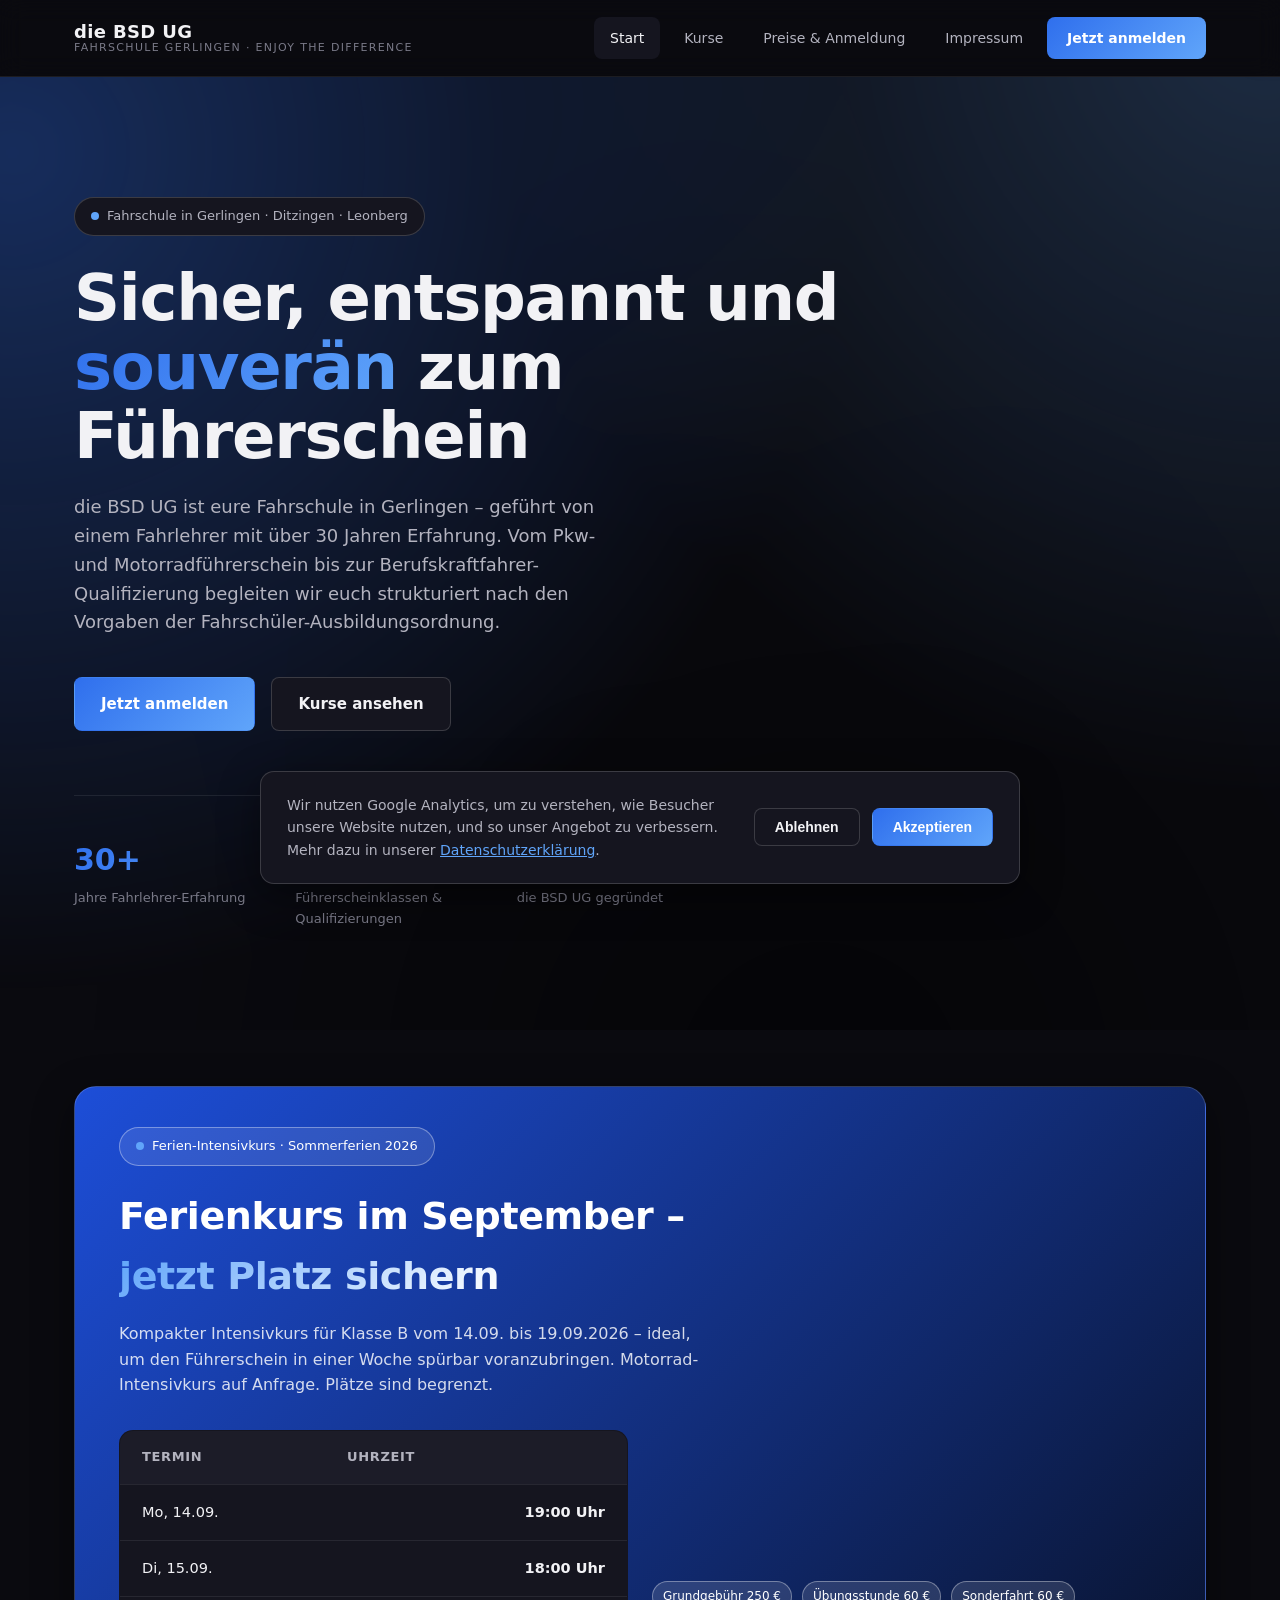
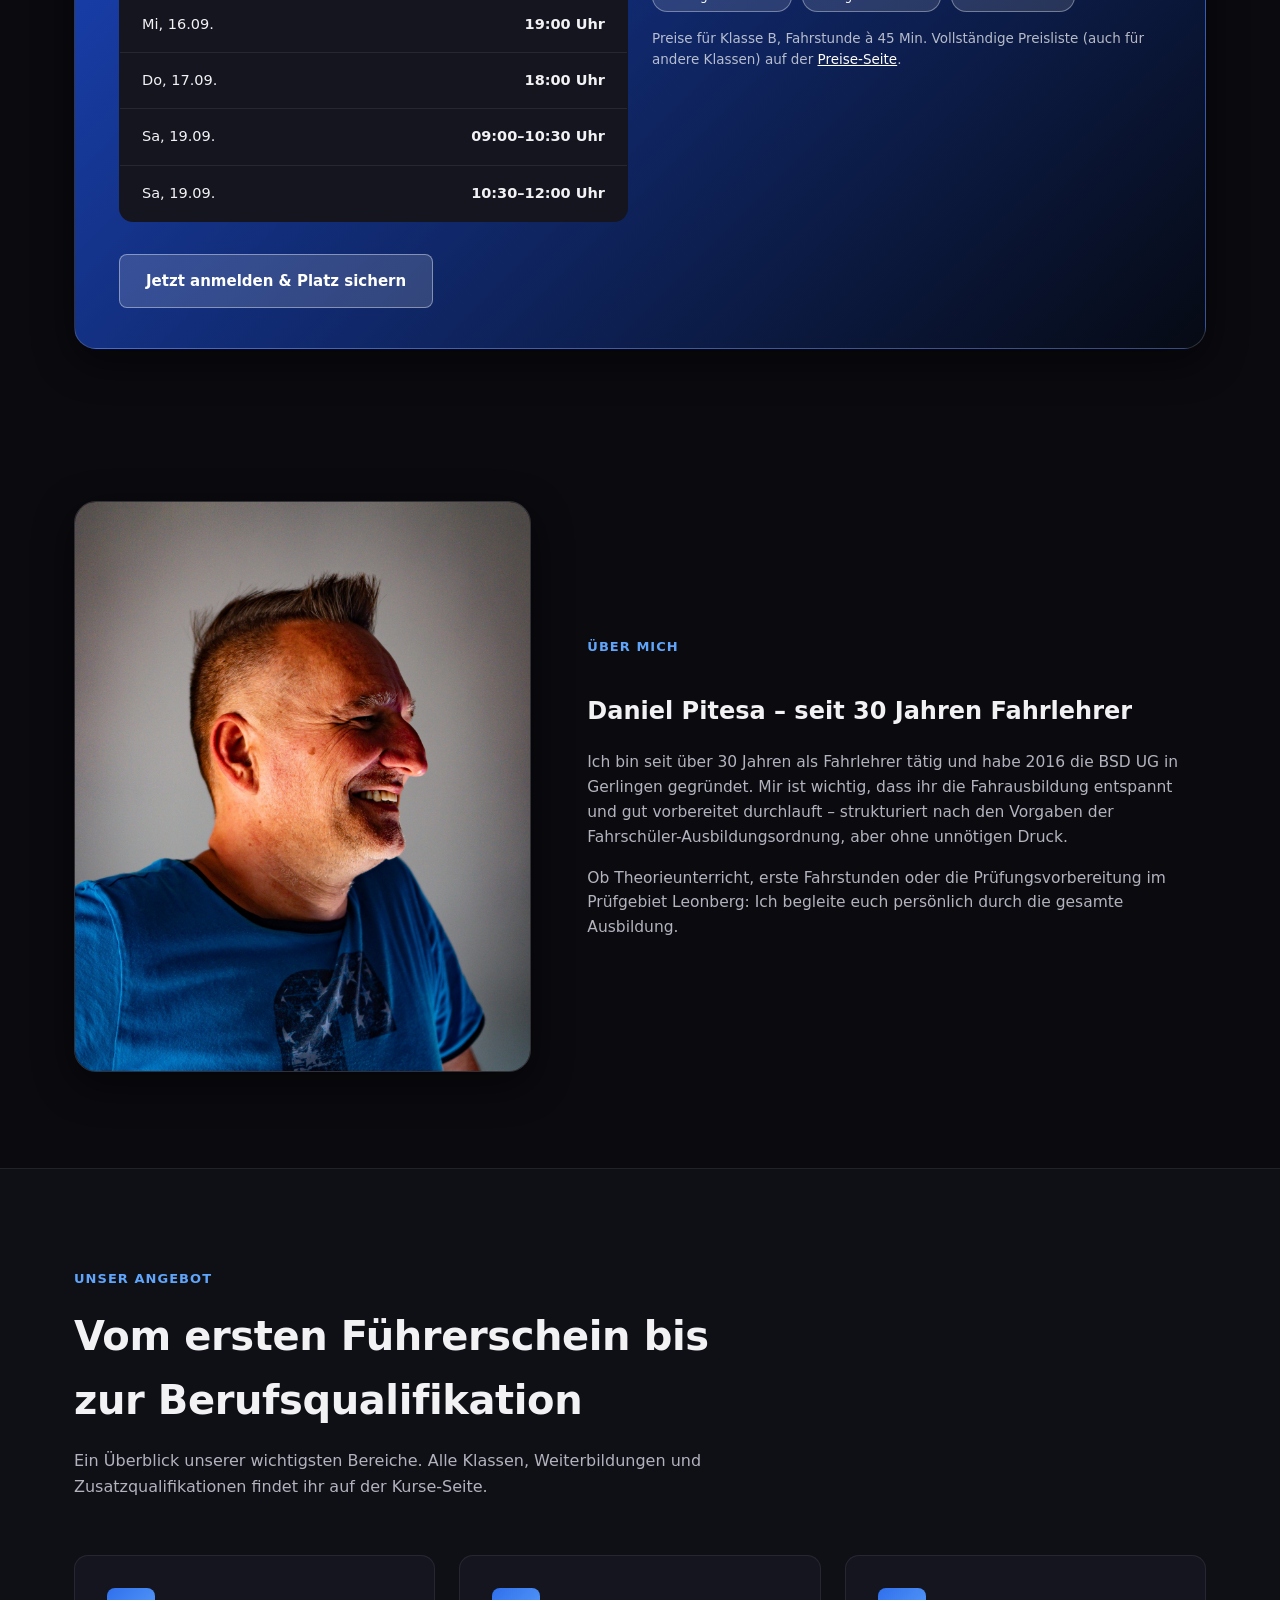
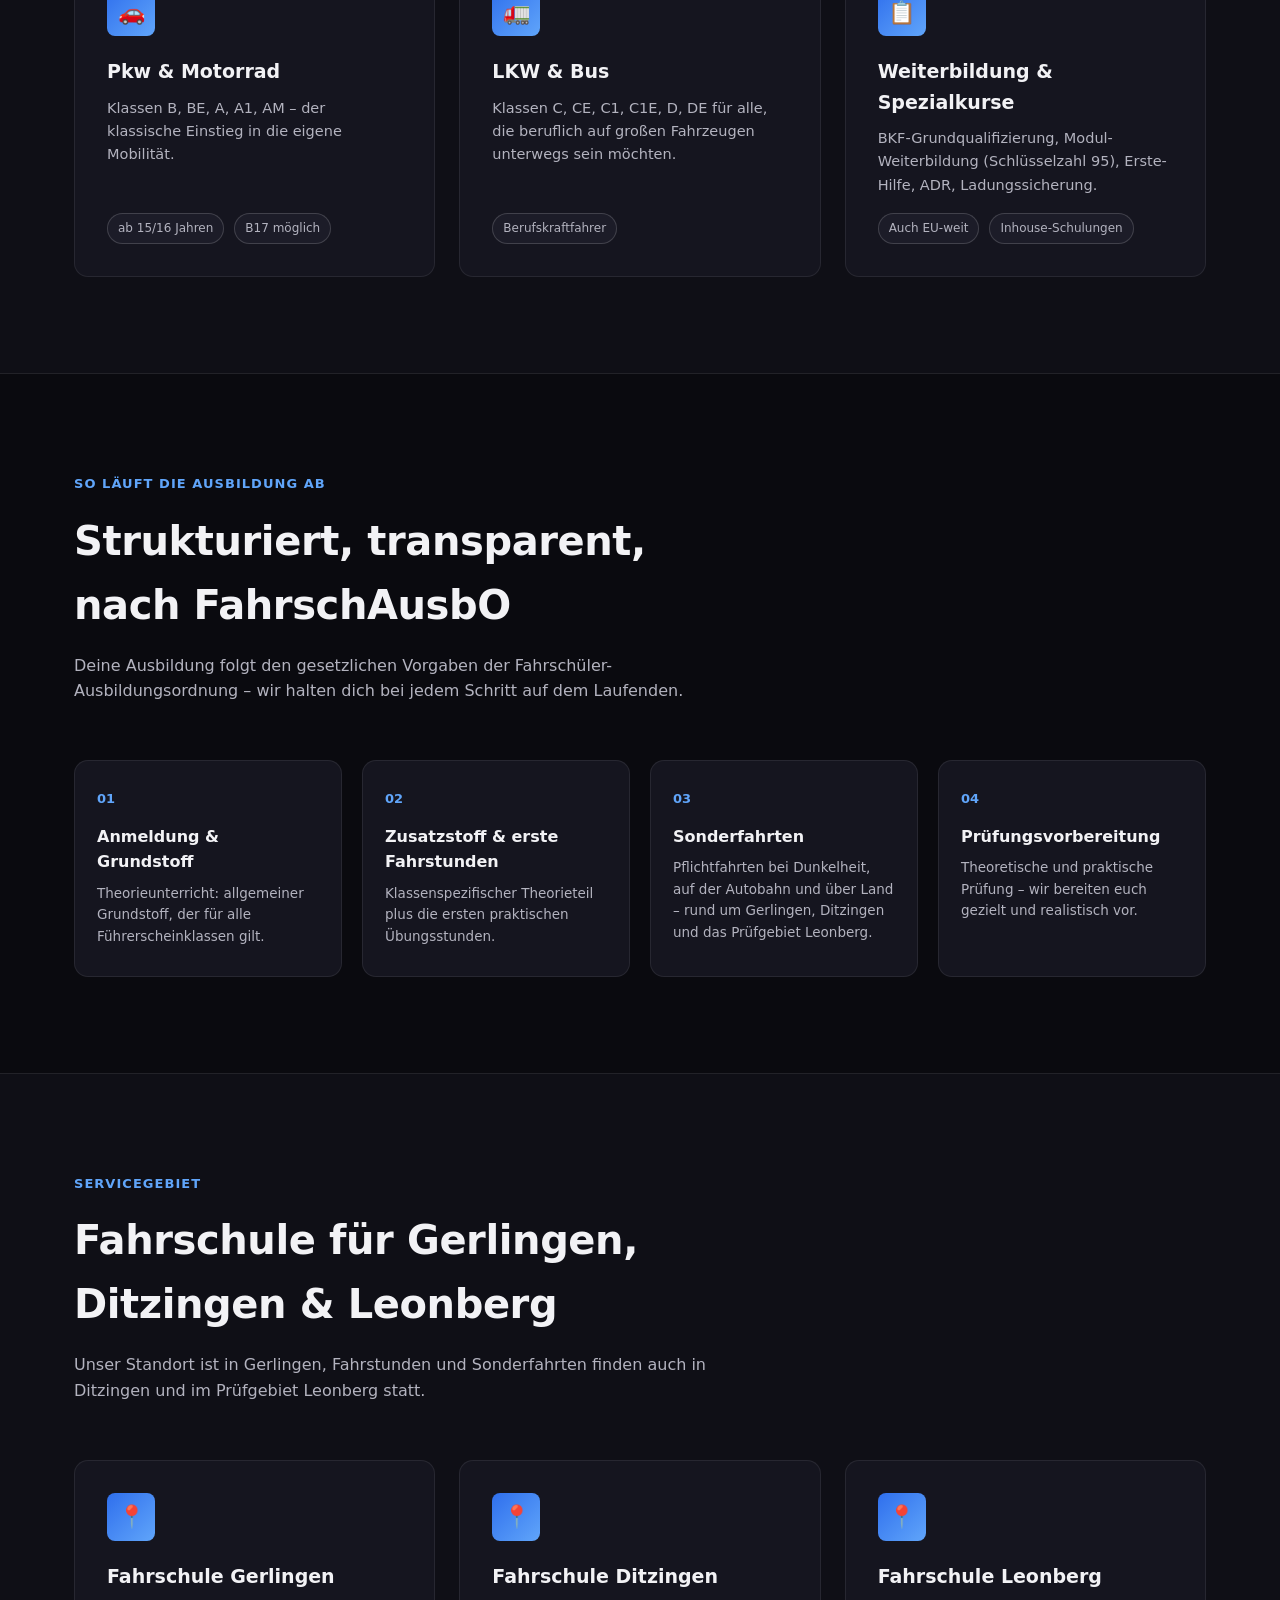
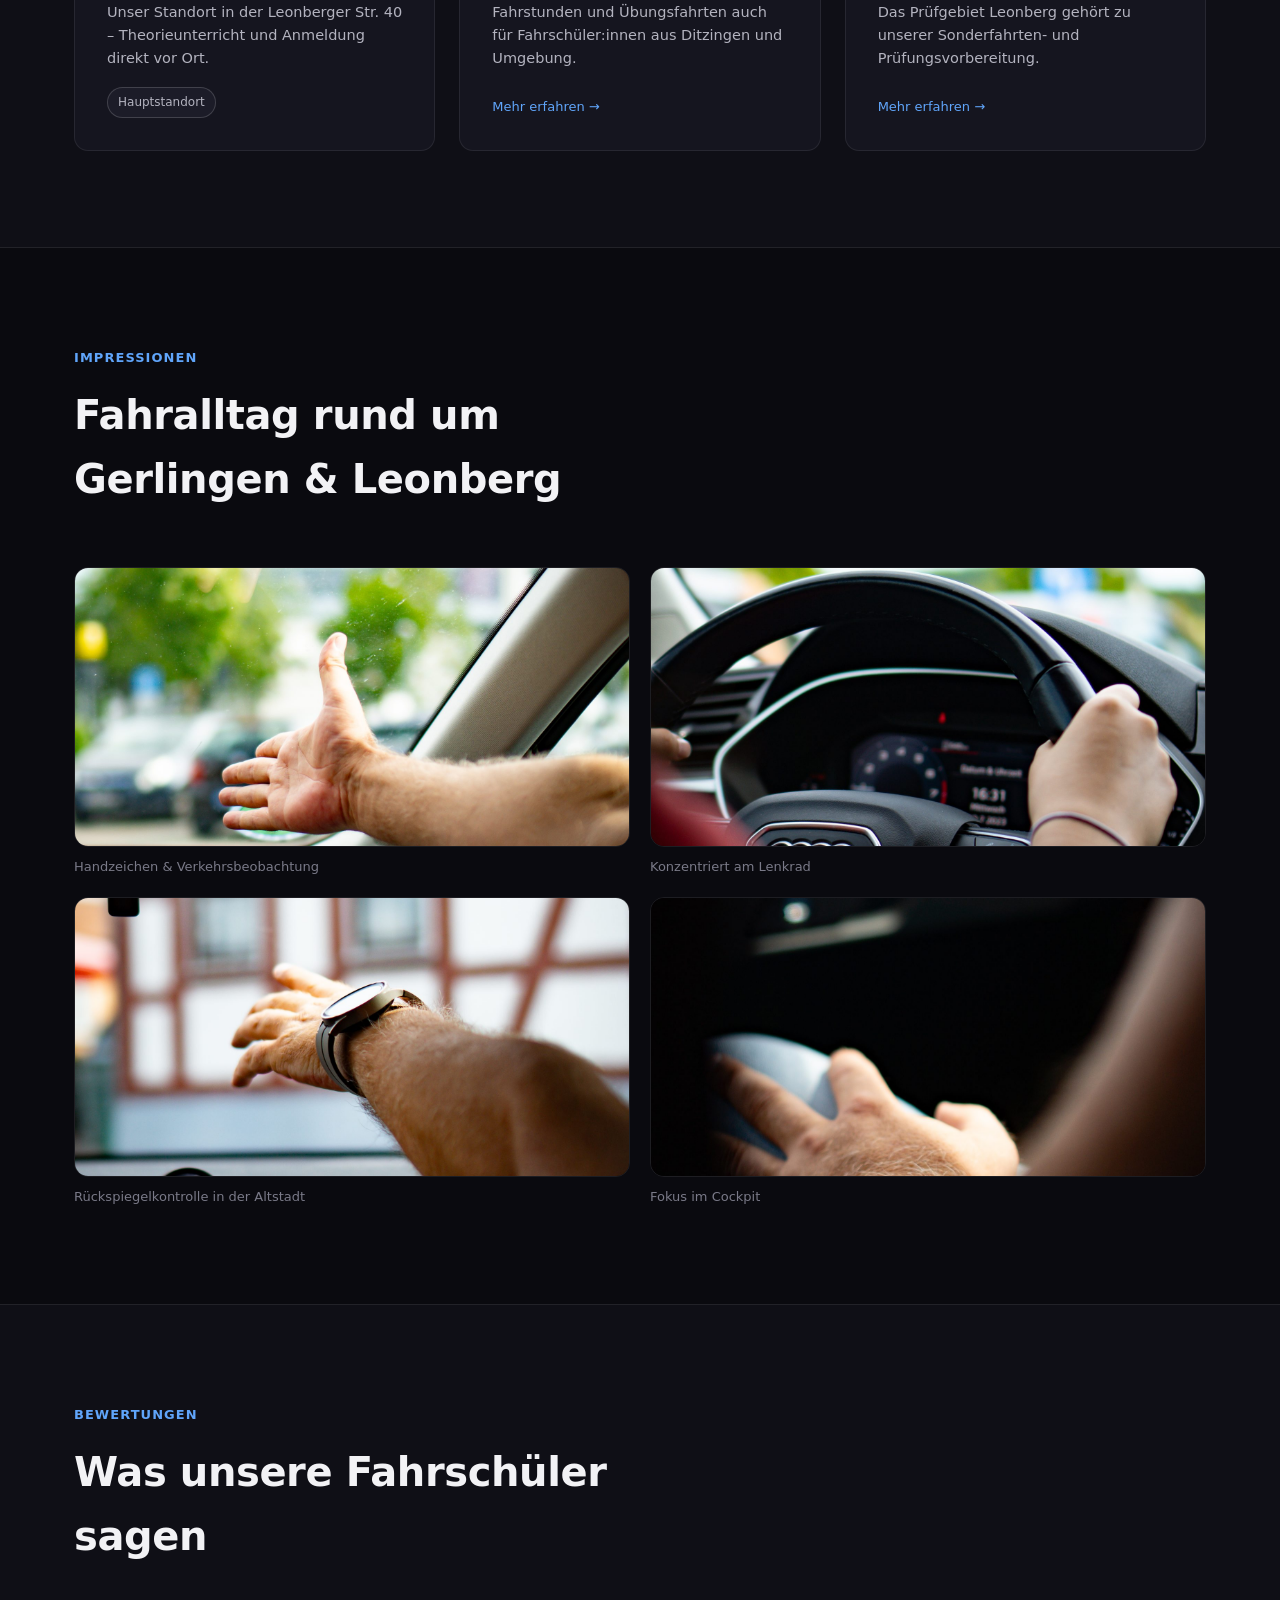
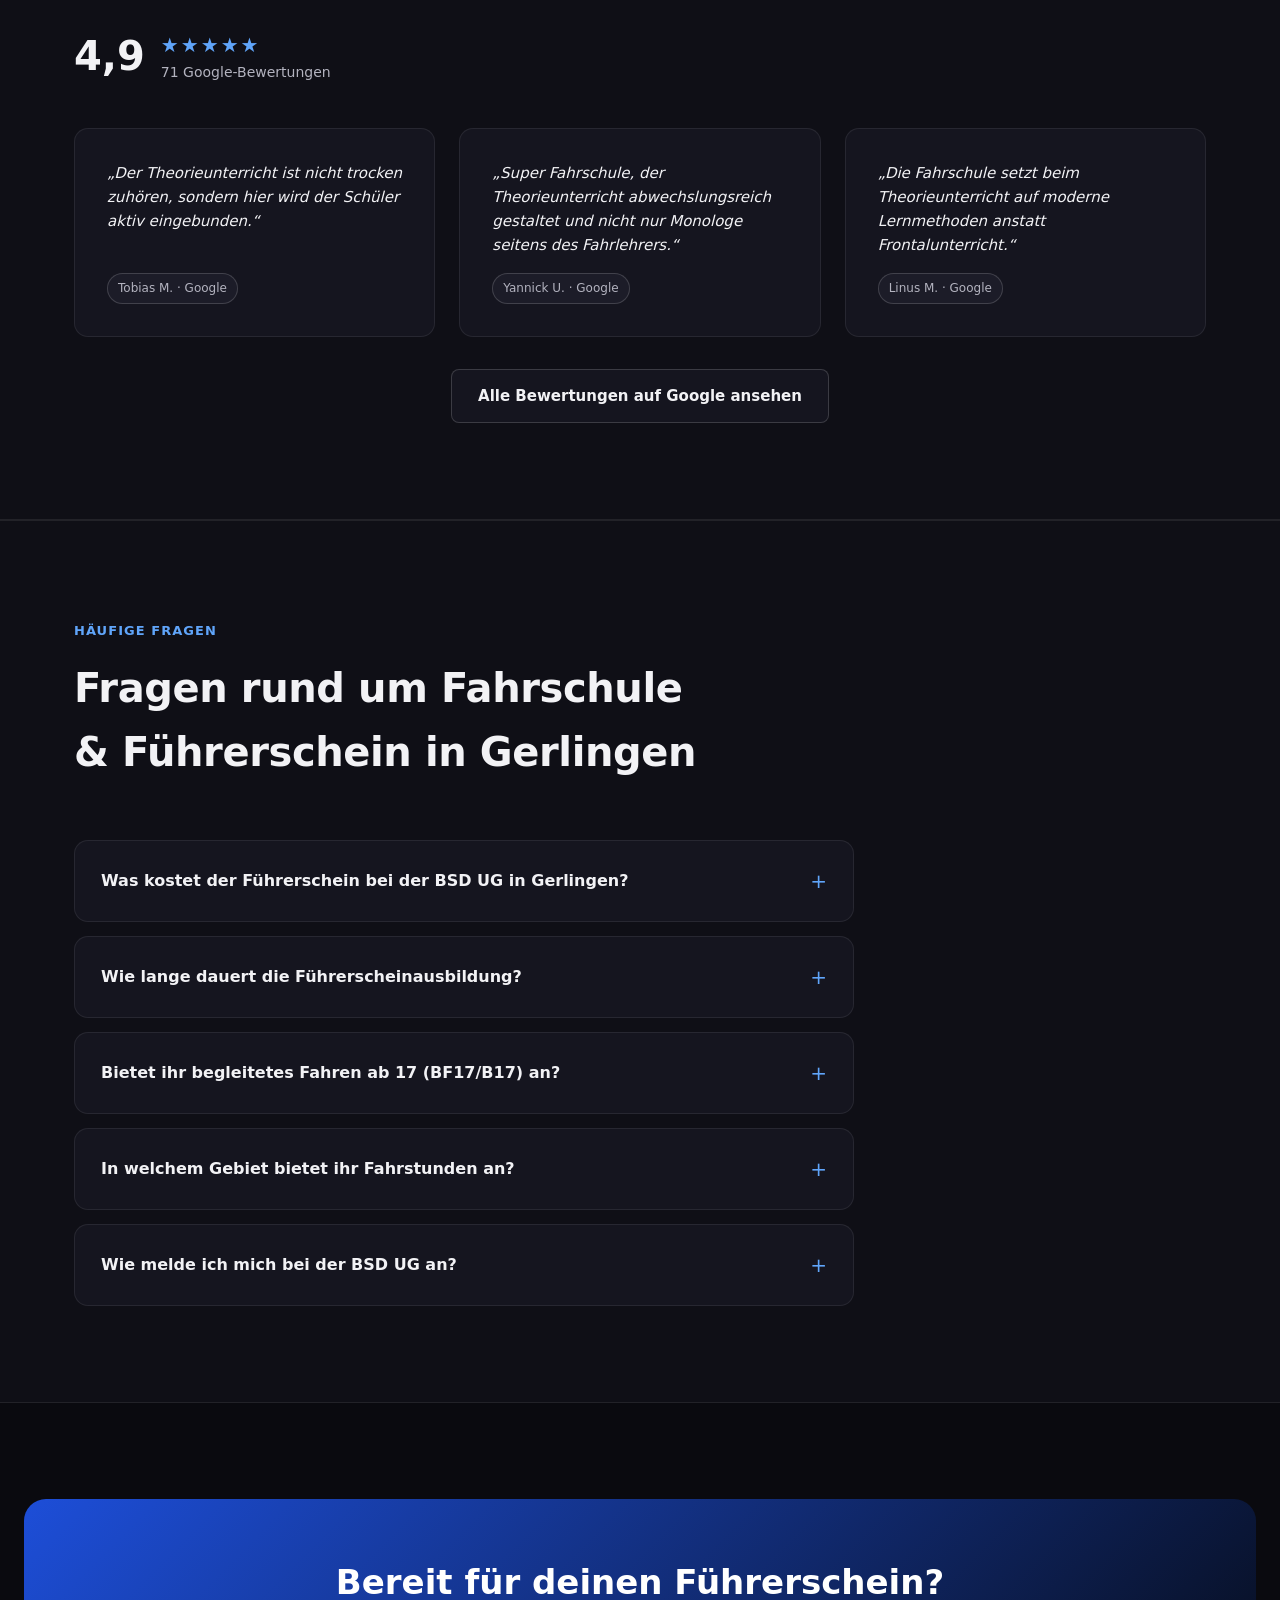
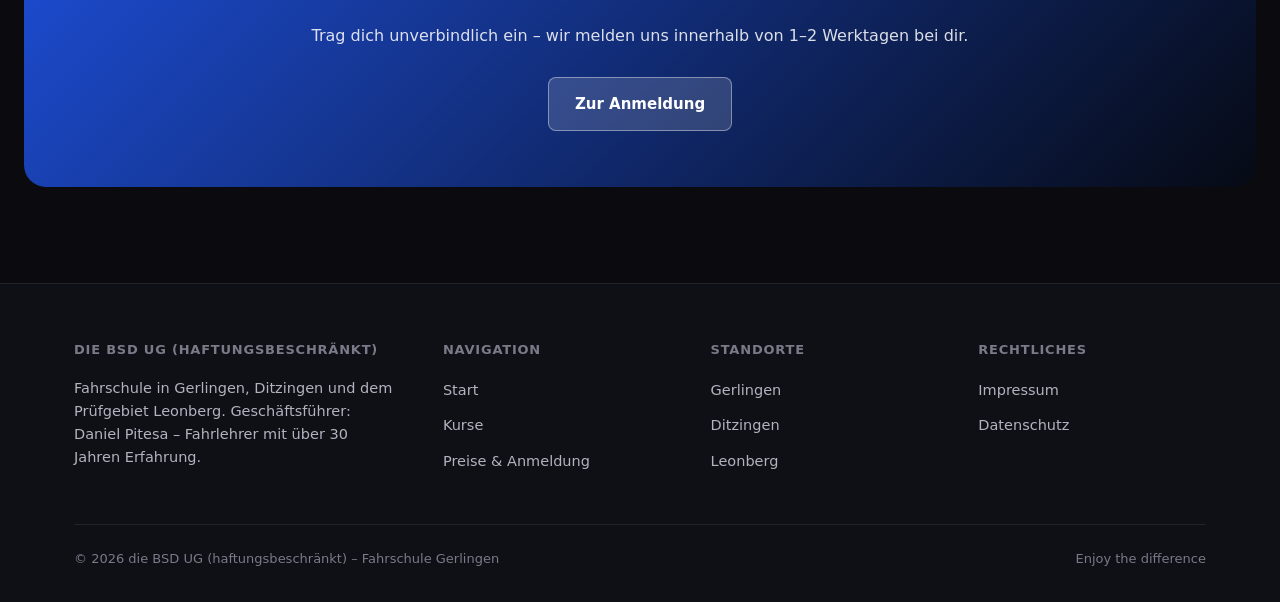
==== index.html @ 5c1ba76c "Fix: Herbstferien-Label korrigiert + Ditzingen/Leonberg in Title & Meta ergänzt" ====
<!DOCTYPE html>
<html lang="de">
<head>
<meta charset="UTF-8">
<meta name="viewport" content="width=device-width, initial-scale=1.0">
<title>die BSD UG | Fahrschule Gerlingen · Ditzingen · Leonberg – Enjoy the difference</title>
<link rel="icon" type="image/png" href="/assets/img/favicon-32.png">
<link rel="apple-touch-icon" href="/assets/img/favicon-512.png">
<meta name="description" content="Die BSD UG in Gerlingen, Ditzingen und Leonberg: Führerschein Klasse B, BE, A, A1, AM, LKW/Bus (C, CE, C1, C1E, D, DE), Berufskraftfahrer-Qualifizierung, Erste-Hilfe- und ADR-Kurse.">
<link rel="canonical" href="https://die-bsd.com/">
<meta property="og:type" content="website">
<meta property="og:site_name" content="die BSD UG">
<meta property="og:locale" content="de_DE">
<meta property="og:title" content="die BSD UG | Fahrschule Gerlingen · Ditzingen · Leonberg – Enjoy the difference">
<meta property="og:description" content="Die BSD UG in Gerlingen, Ditzingen und Leonberg: Führerschein Klasse B, BE, A, A1, AM, LKW/Bus (C, CE, C1, C1E, D, DE), Berufskraftfahrer-Qualifizierung, Erste-Hilfe- und ADR-Kurse.">
<meta property="og:url" content="https://die-bsd.com/">
<meta property="og:image" content="https://die-bsd.com/assets/img/ueber-mich-daniel.jpg">
<meta name="twitter:card" content="summary_large_image">
<meta name="twitter:title" content="die BSD UG | Fahrschule Gerlingen · Ditzingen · Leonberg">
<meta name="twitter:description" content="Führerschein Klasse B, BE, A, A1, AM sowie LKW/Bus und Berufskraftfahrer-Qualifizierung – deine Fahrschule in Gerlingen, Ditzingen und Leonberg.">
<meta name="twitter:image" content="https://die-bsd.com/assets/img/ueber-mich-daniel.jpg">
<link rel="stylesheet" href="assets/css/style.css?v=2">
<script type="application/ld+json">
{
  "@context": "https://schema.org",
  "@type": "DrivingSchool",
  "@id": "https://die-bsd.com/#business",
  "name": "die BSD UG",
  "alternateName": "die BSD UG (haftungsbeschränkt) – Fahrschule Gerlingen",
  "image": "https://die-bsd.com/assets/img/ueber-mich-daniel.jpg",
  "url": "https://die-bsd.com/",
  "telephone": "+4916090210196",
  "email": "info@die-bsd.com",
  "priceRange": "€€",
  "address": {
    "@type": "PostalAddress",
    "streetAddress": "Leonberger Str. 40",
    "addressLocality": "Gerlingen",
    "postalCode": "70839",
    "addressRegion": "Baden-Württemberg",
    "addressCountry": "DE"
  },
  "geo": {
    "@type": "GeoCoordinates",
    "latitude": 48.8018079,
    "longitude": 9.054854
  },
  "areaServed": [
    { "@type": "City", "name": "Gerlingen" },
    { "@type": "City", "name": "Ditzingen" },
    { "@type": "City", "name": "Leonberg" }
  ],
  "founder": { "@type": "Person", "name": "Daniel Pitesa" },
  "foundingDate": "2016",
  "openingHoursSpecification": [
    {
      "@type": "OpeningHoursSpecification",
      "dayOfWeek": ["Monday", "Wednesday"],
      "opens": "18:30",
      "closes": "20:30"
    }
  ],
  "sameAs": [
    "https://www.google.com/maps/place/Die+BSD+UG+haftungsbeschr%C3%A4nkt/@48.8018079,9.054854,17z/data=!3m1!4b1!4m6!3m5!1s0x4799d90cccc04907:0xf55c17fdf78e4a79!8m2!3d48.8018079!4d9.054854!16s%2Fg%2F1232pjts1"
  ]
}
</script>
</head>
<body>

<header class="site-header">
  <div class="container">
    <a href="index.html" class="logo">die BSD UG <span>Fahrschule Gerlingen · Enjoy the difference</span></a>
    <nav class="nav-links">
      <a href="index.html" class="active">Start</a>
      <a href="kurse.html">Kurse</a>
      <a href="preise-anmeldung.html">Preise &amp; Anmeldung</a>
      <a href="impressum.html">Impressum</a>
      <a href="preise-anmeldung.html#anmeldung" class="nav-cta">Jetzt anmelden</a>
    </nav>
    <button class="nav-toggle" aria-label="Menü öffnen">☰</button>
  </div>
</header>

<main>

  <section class="hero">
    <div class="container">
      <div class="hero-badge"><span class="dot"></span> Fahrschule in Gerlingen · Ditzingen · Leonberg</div>
      <h1>Sicher, entspannt und <span class="highlight">souverän</span> zum Führerschein</h1>
      <p class="lead">
        die BSD UG ist eure Fahrschule in Gerlingen – geführt von einem Fahrlehrer mit über
        30 Jahren Erfahrung. Vom Pkw- und Motorradführerschein bis zur Berufskraftfahrer-Qualifizierung
        begleiten wir euch strukturiert nach den Vorgaben der Fahrschüler-Ausbildungsordnung.
      </p>
      <div class="hero-actions">
        <a href="preise-anmeldung.html#anmeldung" class="btn btn-primary">Jetzt anmelden</a>
        <a href="kurse.html" class="btn btn-secondary">Kurse ansehen</a>
      </div>
      <div class="hero-stats">
        <div>
          <div class="stat-value">30+</div>
          <div class="stat-label">Jahre Fahrlehrer-Erfahrung</div>
        </div>
        <div>
          <div class="stat-value">10+</div>
          <div class="stat-label">Führerscheinklassen &amp; Qualifizierungen</div>
        </div>
        <div>
          <div class="stat-value">2016</div>
          <div class="stat-label">die BSD UG gegründet</div>
        </div>
      </div>
    </div>
  </section>

  <section style="padding: 56px 0;">
    <div class="container">
      <div style="background: var(--gradient-2); border-radius: var(--radius-lg); padding: 40px 44px; border: 1px solid var(--border-strong); box-shadow: var(--shadow-md);">
        <div class="hero-badge" style="background: rgba(255,255,255,0.1); border-color: rgba(255,255,255,0.35); color: #fff; margin-bottom: 20px;">
          <span class="dot"></span> Ferien-Intensivkurs · Sommerferien 2026
        </div>
        <h2 style="color: #fff; font-size: clamp(26px, 3.4vw, 38px); margin: 0 0 14px; max-width: 640px; letter-spacing: -0.01em;">
          Ferienkurs im September – <span style="background: linear-gradient(135deg, #60a5fa 0%, #ffffff 100%); -webkit-background-clip: text; background-clip: text; color: transparent;">jetzt Platz sichern</span>
        </h2>
        <p style="color: rgba(255,255,255,0.82); font-size: 16px; max-width: 580px; margin: 0 0 32px;">
          Kompakter Intensivkurs für Klasse B vom 14.09. bis 19.09.2026 – ideal, um den Führerschein
          in einer Woche spürbar voranzubringen. Motorrad-Intensivkurs auf Anfrage. Plätze sind begrenzt.
        </p>

        <div class="grid grid-2" style="margin-bottom: 32px;">
          <table class="price-table">
            <thead><tr><th>Termin</th><th>Uhrzeit</th></tr></thead>
            <tbody>
              <tr><td>Mo, 14.09.</td><td class="price">19:00 Uhr</td></tr>
              <tr><td>Di, 15.09.</td><td class="price">18:00 Uhr</td></tr>
              <tr><td>Mi, 16.09.</td><td class="price">19:00 Uhr</td></tr>
              <tr><td>Do, 17.09.</td><td class="price">18:00 Uhr</td></tr>
              <tr><td>Sa, 19.09.</td><td class="price">09:00–10:30 Uhr</td></tr>
              <tr><td>Sa, 19.09.</td><td class="price">10:30–12:00 Uhr</td></tr>
            </tbody>
          </table>
          <div style="display: flex; flex-direction: column; gap: 16px; justify-content: center;">
            <div style="display: flex; gap: 10px; flex-wrap: wrap;">
              <span class="badge" style="background: rgba(255,255,255,0.12); border-color: rgba(255,255,255,0.35); color: #fff;">Grundgebühr 250 €</span>
              <span class="badge" style="background: rgba(255,255,255,0.12); border-color: rgba(255,255,255,0.35); color: #fff;">Übungsstunde 60 €</span>
              <span class="badge" style="background: rgba(255,255,255,0.12); border-color: rgba(255,255,255,0.35); color: #fff;">Sonderfahrt 60 €</span>
            </div>
            <p style="color: rgba(255,255,255,0.7); font-size: 13.5px; margin: 0;">
              Preise für Klasse B, Fahrstunde à 45 Min. Vollständige Preisliste (auch für andere Klassen)
              auf der <a href="preise-anmeldung.html" style="color: #fff; text-decoration: underline;">Preise-Seite</a>.
            </p>
          </div>
        </div>

        <a href="preise-anmeldung.html#anmeldung" class="btn btn-secondary" style="background: rgba(255,255,255,0.15); border-color: rgba(255,255,255,0.4); color: #fff;">
          Jetzt anmelden &amp; Platz sichern
        </a>
      </div>
    </div>
  </section>

  <section>
    <div class="container">
      <div class="about-grid">
        <div class="about-photo">
          <img src="assets/img/ueber-mich-daniel.jpg" alt="Daniel Pitesa, Fahrlehrer und Geschäftsführer der BSD UG" loading="lazy">
        </div>
        <div class="about-text">
          <span class="eyebrow">Über mich</span>
          <h2>Daniel Pitesa – seit 30 Jahren Fahrlehrer</h2>
          <p>
            Ich bin seit über 30 Jahren als Fahrlehrer tätig und habe 2016 die BSD UG in Gerlingen
            gegründet. Mir ist wichtig, dass ihr die Fahrausbildung entspannt und gut vorbereitet
            durchlauft – strukturiert nach den Vorgaben der Fahrschüler-Ausbildungsordnung, aber
            ohne unnötigen Druck.
          </p>
          <p>
            Ob Theorieunterricht, erste Fahrstunden oder die Prüfungsvorbereitung im Prüfgebiet
            Leonberg: Ich begleite euch persönlich durch die gesamte Ausbildung.
          </p>
        </div>
      </div>
    </div>
  </section>

  <section class="section-alt">
    <div class="container">
      <div class="section-head">
        <span class="eyebrow">Unser Angebot</span>
        <h2>Vom ersten Führerschein bis zur Berufsqualifikation</h2>
        <p>Ein Überblick unserer wichtigsten Bereiche. Alle Klassen, Weiterbildungen und Zusatzqualifikationen findet ihr auf der Kurse-Seite.</p>
      </div>
      <div class="grid grid-3">
        <div class="card">
          <div class="card-icon">🚗</div>
          <h3>Pkw &amp; Motorrad</h3>
          <p>Klassen B, BE, A, A1, AM – der klassische Einstieg in die eigene Mobilität.</p>
          <div class="card-meta"><span class="badge">ab 15/16 Jahren</span><span class="badge">B17 möglich</span></div>
        </div>
        <div class="card">
          <div class="card-icon">🚛</div>
          <h3>LKW &amp; Bus</h3>
          <p>Klassen C, CE, C1, C1E, D, DE für alle, die beruflich auf großen Fahrzeugen unterwegs sein möchten.</p>
          <div class="card-meta"><span class="badge">Berufskraftfahrer</span></div>
        </div>
        <div class="card">
          <div class="card-icon">📋</div>
          <h3>Weiterbildung &amp; Spezialkurse</h3>
          <p>BKF-Grundqualifizierung, Modul-Weiterbildung (Schlüsselzahl 95), Erste-Hilfe, ADR, Ladungssicherung.</p>
          <div class="card-meta"><span class="badge">Auch EU-weit</span><span class="badge">Inhouse-Schulungen</span></div>
        </div>
      </div>
    </div>
  </section>

  <section>
    <div class="container">
      <div class="section-head">
        <span class="eyebrow">So läuft die Ausbildung ab</span>
        <h2>Strukturiert, transparent, nach FahrschAusbO</h2>
        <p>Deine Ausbildung folgt den gesetzlichen Vorgaben der Fahrschüler-Ausbildungsordnung – wir halten dich bei jedem Schritt auf dem Laufenden.</p>
      </div>
      <div class="timeline">
        <div class="timeline-step">
          <h4>Anmeldung &amp; Grundstoff</h4>
          <p>Theorieunterricht: allgemeiner Grundstoff, der für alle Führerscheinklassen gilt.</p>
        </div>
        <div class="timeline-step">
          <h4>Zusatzstoff &amp; erste Fahrstunden</h4>
          <p>Klassenspezifischer Theorieteil plus die ersten praktischen Übungsstunden.</p>
        </div>
        <div class="timeline-step">
          <h4>Sonderfahrten</h4>
          <p>Pflichtfahrten bei Dunkelheit, auf der Autobahn und über Land – rund um Gerlingen, Ditzingen und das Prüfgebiet Leonberg.</p>
        </div>
        <div class="timeline-step">
          <h4>Prüfungsvorbereitung</h4>
          <p>Theoretische und praktische Prüfung – wir bereiten euch gezielt und realistisch vor.</p>
        </div>
      </div>
    </div>
  </section>

  <section class="section-alt">
    <div class="container">
      <div class="section-head">
        <span class="eyebrow">Servicegebiet</span>
        <h2>Fahrschule für Gerlingen, Ditzingen &amp; Leonberg</h2>
        <p>Unser Standort ist in Gerlingen, Fahrstunden und Sonderfahrten finden auch in Ditzingen und im Prüfgebiet Leonberg statt.</p>
      </div>
      <div class="grid grid-3">
        <div class="card">
          <div class="card-icon">📍</div>
          <h3>Fahrschule Gerlingen</h3>
          <p>Unser Standort in der Leonberger Str. 40 – Theorieunterricht und Anmeldung direkt vor Ort.</p>
          <div class="card-meta"><span class="badge">Hauptstandort</span></div>
        </div>
        <div class="card">
          <div class="card-icon">📍</div>
          <h3>Fahrschule Ditzingen</h3>
          <p>Fahrstunden und Übungsfahrten auch für Fahrschüler:innen aus Ditzingen und Umgebung.</p>
          <div class="card-meta"><a href="fahrschule-ditzingen.html" style="color: var(--accent-2); font-size: 13px;">Mehr erfahren →</a></div>
        </div>
        <div class="card">
          <div class="card-icon">📍</div>
          <h3>Fahrschule Leonberg</h3>
          <p>Das Prüfgebiet Leonberg gehört zu unserer Sonderfahrten- und Prüfungsvorbereitung.</p>
          <div class="card-meta"><a href="fahrschule-leonberg.html" style="color: var(--accent-2); font-size: 13px;">Mehr erfahren →</a></div>
        </div>
      </div>
    </div>
  </section>

  <section>
    <div class="container">
      <div class="section-head">
        <span class="eyebrow">Impressionen</span>
        <h2>Fahralltag rund um Gerlingen &amp; Leonberg</h2>
      </div>
      <div class="gallery-grid">
        <figure>
          <img src="assets/img/fahralltag-handzeichen.jpg" alt="Handzeichen beim Abbiegen im Straßenverkehr" loading="lazy">
          <figcaption>Handzeichen &amp; Verkehrsbeobachtung</figcaption>
        </figure>
        <figure>
          <img src="assets/img/fahralltag-lenkrad.jpg" alt="Hand am Lenkrad während einer Fahrstunde" loading="lazy">
          <figcaption>Konzentriert am Lenkrad</figcaption>
        </figure>
        <figure>
          <img src="assets/img/fahralltag-rueckspiegel.jpg" alt="Blick über den Rückspiegel in einer Gerlinger Altstadtgasse" loading="lazy">
          <figcaption>Rückspiegelkontrolle in der Altstadt</figcaption>
        </figure>
        <figure>
          <img src="assets/img/fahralltag-konsole.jpg" alt="Blick ins Cockpit während der Fahrstunde" loading="lazy">
          <figcaption>Fokus im Cockpit</figcaption>
        </figure>
      </div>
    </div>
  </section>

  <section class="section-alt">
    <div class="container">
      <div class="section-head">
        <span class="eyebrow">Bewertungen</span>
        <h2>Was unsere Fahrschüler sagen</h2>
      </div>

      <div style="display: flex; align-items: center; gap: 16px; margin-bottom: 40px; flex-wrap: wrap;">
        <span style="font-size: 40px; font-weight: 700;">4,9</span>
        <div>
          <div style="color: var(--accent-2); font-size: 20px; letter-spacing: 2px;">★★★★★</div>
          <div style="color: var(--text-secondary); font-size: 14px;">71 Google-Bewertungen</div>
        </div>
      </div>

      <div class="grid grid-3">
        <div class="card">
          <p style="color: var(--text); font-size: 15px; font-style: italic;">
            „Der Theorieunterricht ist nicht trocken zuhören, sondern hier wird der Schüler aktiv eingebunden.“
          </p>
          <div class="card-meta"><span class="badge">Tobias M. · Google</span></div>
        </div>
        <div class="card">
          <p style="color: var(--text); font-size: 15px; font-style: italic;">
            „Super Fahrschule, der Theorieunterricht abwechslungsreich gestaltet und nicht nur Monologe seitens des Fahrlehrers.“
          </p>
          <div class="card-meta"><span class="badge">Yannick U. · Google</span></div>
        </div>
        <div class="card">
          <p style="color: var(--text); font-size: 15px; font-style: italic;">
            „Die Fahrschule setzt beim Theorieunterricht auf moderne Lernmethoden anstatt Frontalunterricht.“
          </p>
          <div class="card-meta"><span class="badge">Linus M. · Google</span></div>
        </div>
      </div>

      <div style="text-align: center; margin-top: 32px;">
        <a href="https://www.google.com/maps/place/Die+BSD+UG+haftungsbeschr%C3%A4nkt/@48.8018079,9.054854,17z/data=!3m1!4b1!4m6!3m5!1s0x4799d90cccc04907:0xf55c17fdf78e4a79!8m2!3d48.8018079!4d9.054854!16s%2Fg%2F1232pjts1" target="_blank" rel="noopener" class="btn btn-secondary">
          Alle Bewertungen auf Google ansehen
        </a>
      </div>
    </div>
  </section>

  <section class="section-alt">
    <div class="container">
      <div class="section-head">
        <span class="eyebrow">Häufige Fragen</span>
        <h2>Fragen rund um Fahrschule &amp; Führerschein in Gerlingen</h2>
      </div>
      <div class="faq-list">
        <details class="faq-item">
          <summary>Was kostet der Führerschein bei der BSD UG in Gerlingen?</summary>
          <p>Die Kosten hängen von der gewählten Führerscheinklasse und der Anzahl benötigter Übungsstunden ab. Unsere aktuelle Preisliste für Klasse B, A, B196 und BE findest du auf der <a href="preise-anmeldung.html" style="color: var(--accent-2);">Preise-Seite</a>.</p>
        </details>
        <details class="faq-item">
          <summary>Wie lange dauert die Führerscheinausbildung?</summary>
          <p>Das hängt vom individuellen Lernfortschritt ab. Nach Grund- und Zusatzstoff im Theorieunterricht sowie den vorgeschriebenen Sonderfahrten (Autobahn, Überland, Nacht) meldest du dich zur theoretischen und praktischen Prüfung an – bei regelmäßigem Unterricht sind einige Monate realistisch.</p>
        </details>
        <details class="faq-item">
          <summary>Bietet ihr begleitetes Fahren ab 17 (BF17/B17) an?</summary>
          <p>Ja, die Ausbildung für Klasse B ist auch als begleitetes Fahren ab 17 möglich – du kannst so bereits vor dem 18. Geburtstag mit einer Begleitperson Fahrpraxis sammeln.</p>
        </details>
        <details class="faq-item">
          <summary>In welchem Gebiet bietet ihr Fahrstunden an?</summary>
          <p>Unser Standort ist in Gerlingen, Fahrstunden und Sonderfahrten finden auch in Ditzingen und im Prüfgebiet Leonberg statt. Mehr dazu auf unseren Seiten für <a href="fahrschule-ditzingen.html" style="color: var(--accent-2);">Ditzingen</a> und <a href="fahrschule-leonberg.html" style="color: var(--accent-2);">Leonberg</a>.</p>
        </details>
        <details class="faq-item">
          <summary>Wie melde ich mich bei der BSD UG an?</summary>
          <p>Ganz einfach über unser <a href="preise-anmeldung.html#anmeldung" style="color: var(--accent-2);">Anmeldeformular</a>. Wir melden uns danach innerhalb von 1–2 Werktagen bei dir, um alle Details zu besprechen.</p>
        </details>
      </div>
    </div>
  </section>

  <section>
    <div class="cta-band">
      <h2>Bereit für deinen Führerschein?</h2>
      <p>Trag dich unverbindlich ein – wir melden uns innerhalb von 1–2 Werktagen bei dir.</p>
      <a href="preise-anmeldung.html#anmeldung" class="btn btn-secondary">Zur Anmeldung</a>
    </div>
  </section>

</main>

<footer class="site-footer">
  <div class="container">
    <div class="footer-grid">
      <div>
        <h5>die BSD UG (haftungsbeschränkt)</h5>
        <p style="color: var(--text-secondary); font-size: 14.5px; max-width: 320px;">
          Fahrschule in Gerlingen, Ditzingen und dem Prüfgebiet Leonberg.
          Geschäftsführer: Daniel Pitesa – Fahrlehrer mit über 30 Jahren Erfahrung.
        </p>
      </div>
      <div>
        <h5>Navigation</h5>
        <ul>
          <li><a href="index.html">Start</a></li>
          <li><a href="kurse.html">Kurse</a></li>
          <li><a href="preise-anmeldung.html">Preise &amp; Anmeldung</a></li>
        </ul>
      </div>
      <div>
        <h5>Standorte</h5>
        <ul>
          <li><a href="index.html">Gerlingen</a></li>
          <li><a href="fahrschule-ditzingen.html">Ditzingen</a></li>
          <li><a href="fahrschule-leonberg.html">Leonberg</a></li>
        </ul>
      </div>
      <div>
        <h5>Rechtliches</h5>
        <ul>
          <li><a href="impressum.html">Impressum</a></li>
          <li><a href="datenschutz.html">Datenschutz</a></li>
        </ul>
      </div>
    </div>
    <div class="footer-bottom">
      <span>© 2026 die BSD UG (haftungsbeschränkt) – Fahrschule Gerlingen</span>
      <span>Enjoy the difference</span>
    </div>
  </div>
</footer>

<script type="application/ld+json">
{
  "@context": "https://schema.org",
  "@type": "FAQPage",
  "mainEntity": [
    {
      "@type": "Question",
      "name": "Was kostet der Führerschein bei der BSD UG in Gerlingen?",
      "acceptedAnswer": {
        "@type": "Answer",
        "text": "Die Kosten hängen von der gewählten Führerscheinklasse und der Anzahl benötigter Übungsstunden ab. Die aktuelle Preisliste für Klasse B, A, B196 und BE ist auf der Preise-Seite von die-bsd.com einsehbar."
      }
    },
    {
      "@type": "Question",
      "name": "Wie lange dauert die Führerscheinausbildung?",
      "acceptedAnswer": {
        "@type": "Answer",
        "text": "Nach Grund- und Zusatzstoff im Theorieunterricht sowie den vorgeschriebenen Sonderfahrten meldet man sich zur theoretischen und praktischen Prüfung an. Bei regelmäßigem Unterricht sind einige Monate realistisch."
      }
    },
    {
      "@type": "Question",
      "name": "Bietet die BSD UG begleitetes Fahren ab 17 (BF17/B17) an?",
      "acceptedAnswer": {
        "@type": "Answer",
        "text": "Ja, die Ausbildung für Klasse B ist auch als begleitetes Fahren ab 17 möglich."
      }
    },
    {
      "@type": "Question",
      "name": "In welchem Gebiet bietet die BSD UG Fahrstunden an?",
      "acceptedAnswer": {
        "@type": "Answer",
        "text": "Der Standort ist in Gerlingen, Fahrstunden und Sonderfahrten finden auch in Ditzingen und im Prüfgebiet Leonberg statt."
      }
    },
    {
      "@type": "Question",
      "name": "Wie meldet man sich bei der BSD UG an?",
      "acceptedAnswer": {
        "@type": "Answer",
        "text": "Über das Anmeldeformular auf die-bsd.com/preise-anmeldung.html. Die Fahrschule meldet sich danach innerhalb von 1–2 Werktagen zurück."
      }
    }
  ]
}
</script>
<script src="assets/js/consent.js"></script>
<script src="assets/js/main.js"></script>
</body>
</html>
---- assets/css/style.css ----
/* ==========================================================================
   Fahrschule BSD - Cinema/Dark Style
   ========================================================================== */

:root {
  --bg: #0a0a0f;
  --bg-alt: #0f0f16;
  --panel: #15151f;
  --panel-2: #1c1c28;
  --border: rgba(255, 255, 255, 0.08);
  --border-strong: rgba(255, 255, 255, 0.16);
  --text: #f2f2f5;
  --text-secondary: #b3b3bf;
  --text-muted: #7a7a88;
  --accent-1: #2f6fed;
  --accent-2: #60a5fa;
  --accent-3: #ff6b6b;
  --gradient-1: linear-gradient(135deg, #2f6fed 0%, #60a5fa 100%);
  --gradient-2: linear-gradient(135deg, #1d4ed8 0%, #060a14 100%);
  --radius-sm: 8px;
  --radius-md: 14px;
  --radius-lg: 22px;
  --shadow-md: 0 12px 40px rgba(0, 0, 0, 0.45);
  --max-width: 1180px;
  --font-sans: "Inter", "Segoe UI", system-ui, -apple-system, sans-serif;
}

* { box-sizing: border-box; }
html { scroll-behavior: smooth; }

body {
  margin: 0;
  background: var(--bg);
  color: var(--text);
  font-family: var(--font-sans);
  line-height: 1.6;
  -webkit-font-smoothing: antialiased;
}

img { max-width: 100%; display: block; }
a { color: inherit; text-decoration: none; }

.container {
  max-width: var(--max-width);
  margin: 0 auto;
  padding: 0 24px;
}

/* ---------------- Header ---------------- */

.site-header {
  position: sticky;
  top: 0;
  z-index: 100;
  background: rgba(10, 10, 15, 0.8);
  backdrop-filter: blur(12px);
  border-bottom: 1px solid var(--border);
}

.site-header .container {
  display: flex;
  align-items: center;
  justify-content: space-between;
  height: 76px;
}

.logo {
  display: flex;
  flex-direction: column;
  line-height: 1.1;
  font-weight: 700;
  font-size: 18px;
  letter-spacing: 0.02em;
}

.logo span {
  font-weight: 400;
  font-size: 11px;
  color: var(--text-muted);
  text-transform: uppercase;
  letter-spacing: 0.12em;
}

.nav-links { display: flex; gap: 8px; align-items: center; }

.nav-links a {
  padding: 10px 16px;
  border-radius: var(--radius-sm);
  font-size: 14px;
  color: var(--text-secondary);
  transition: color 0.2s ease, background 0.2s ease;
}

.nav-links a:hover, .nav-links a.active {
  color: var(--text);
  background: var(--panel);
}

.nav-cta {
  background: var(--gradient-1);
  color: #fff !important;
  font-weight: 600;
  padding: 10px 20px !important;
}

.nav-cta:hover { opacity: 0.92; background: var(--gradient-1) !important; }

.nav-toggle {
  display: none;
  background: none;
  border: 1px solid var(--border-strong);
  border-radius: var(--radius-sm);
  color: var(--text);
  width: 40px;
  height: 40px;
  font-size: 18px;
  cursor: pointer;
}

/* ---------------- Hero ---------------- */

.hero { position: relative; overflow: hidden; padding: 120px 0 100px; isolation: isolate; }

.hero::before {
  content: "";
  position: absolute;
  inset: -20%;
  z-index: -1;
  background:
    radial-gradient(circle at 15% 20%, rgba(47, 111, 237, 0.35), transparent 45%),
    radial-gradient(circle at 85% 10%, rgba(96, 165, 250, 0.22), transparent 40%),
    radial-gradient(circle at 60% 90%, rgba(0, 0, 0, 0.5), transparent 45%);
  filter: blur(10px);
}

.hero-badge {
  display: inline-flex;
  align-items: center;
  gap: 8px;
  padding: 8px 16px;
  border: 1px solid var(--border-strong);
  border-radius: 999px;
  font-size: 13px;
  color: var(--text-secondary);
  background: var(--panel);
  margin-bottom: 28px;
}

.hero-badge .dot { width: 8px; height: 8px; border-radius: 50%; background: var(--accent-2); }

.hero h1 {
  font-size: clamp(36px, 5.4vw, 64px);
  line-height: 1.08;
  margin: 0 0 22px;
  max-width: 820px;
  letter-spacing: -0.02em;
}

.hero h1 .highlight {
  background: var(--gradient-1);
  -webkit-background-clip: text;
  background-clip: text;
  color: transparent;
}

.hero p.lead { font-size: 18px; color: var(--text-secondary); max-width: 560px; margin: 0 0 40px; }

.hero-actions { display: flex; gap: 16px; flex-wrap: wrap; margin-bottom: 64px; }

.btn {
  display: inline-flex;
  align-items: center;
  gap: 8px;
  padding: 14px 26px;
  border-radius: var(--radius-sm);
  font-weight: 600;
  font-size: 15px;
  cursor: pointer;
  border: 1px solid transparent;
  transition: transform 0.15s ease, opacity 0.15s ease, background 0.15s ease;
}

.btn:active { transform: scale(0.98); }
.btn-primary { background: var(--gradient-1); color: #fff; }
.btn-primary:hover { opacity: 0.92; }
.btn-secondary { background: var(--panel); color: var(--text); border-color: var(--border-strong); }
.btn-secondary:hover { background: var(--panel-2); }

.hero-stats {
  display: grid;
  grid-template-columns: repeat(3, 1fr);
  gap: 24px;
  max-width: 640px;
  padding-top: 40px;
  border-top: 1px solid var(--border);
}

.hero-stats .stat-value {
  font-size: 30px;
  font-weight: 700;
  background: var(--gradient-1);
  -webkit-background-clip: text;
  background-clip: text;
  color: transparent;
}

.hero-stats .stat-label { font-size: 13px; color: var(--text-muted); margin-top: 4px; }

/* ---------------- Sections ---------------- */

section { padding: 96px 0; }
.section-alt { background: var(--bg-alt); border-top: 1px solid var(--border); border-bottom: 1px solid var(--border); }
.section-head { max-width: 640px; margin: 0 0 56px; }

.eyebrow {
  display: inline-block;
  font-size: 13px;
  font-weight: 600;
  letter-spacing: 0.08em;
  text-transform: uppercase;
  color: var(--accent-2);
  margin-bottom: 14px;
}

.section-head h2 { font-size: clamp(28px, 3.6vw, 40px); margin: 0 0 16px; letter-spacing: -0.01em; }
.section-head p { color: var(--text-secondary); font-size: 16px; margin: 0; }

/* ---------------- Cards / Grid ---------------- */

.grid { display: grid; gap: 24px; }
.grid-3 { grid-template-columns: repeat(3, 1fr); }
.grid-2 { grid-template-columns: repeat(2, 1fr); }

.card {
  background: var(--panel);
  border: 1px solid var(--border);
  border-radius: var(--radius-md);
  padding: 32px;
  transition: border-color 0.2s ease, transform 0.2s ease;
  display: flex;
  flex-direction: column;
}

.card:hover { border-color: var(--border-strong); transform: translateY(-2px); }

.card-icon {
  width: 48px;
  height: 48px;
  border-radius: var(--radius-sm);
  display: flex;
  align-items: center;
  justify-content: center;
  font-size: 22px;
  margin-bottom: 20px;
  background: var(--gradient-1);
}

.card h3 { font-size: 19px; margin: 0 0 10px; }
.card p { color: var(--text-secondary); font-size: 14.5px; margin: 0 0 16px; }
.card .card-meta { display: flex; gap: 10px; flex-wrap: wrap; margin-top: auto; }

.badge {
  font-size: 12px;
  padding: 5px 10px;
  border-radius: 999px;
  background: var(--panel-2);
  border: 1px solid var(--border-strong);
  color: var(--text-secondary);
}

/* ---------------- Process / Timeline ---------------- */

.timeline { display: grid; grid-template-columns: repeat(4, 1fr); gap: 20px; counter-reset: step; }

.timeline-step {
  position: relative;
  padding: 28px 22px;
  background: var(--panel);
  border: 1px solid var(--border);
  border-radius: var(--radius-md);
}

.timeline-step::before {
  counter-increment: step;
  content: counter(step, decimal-leading-zero);
  font-size: 13px;
  font-weight: 700;
  color: var(--accent-2);
  display: block;
  margin-bottom: 14px;
}

.timeline-step h4 { margin: 0 0 8px; font-size: 16px; }
.timeline-step p { margin: 0; font-size: 13.5px; color: var(--text-secondary); }

/* ---------------- Pricing ---------------- */

.pricing-note {
  background: var(--panel);
  border: 1px solid var(--border-strong);
  border-left: 3px solid var(--accent-2);
  border-radius: var(--radius-sm);
  padding: 18px 22px;
  font-size: 14px;
  color: var(--text-secondary);
  margin-bottom: 40px;
}

table.price-table {
  width: 100%;
  border-collapse: collapse;
  background: var(--panel);
  border: 1px solid var(--border);
  border-radius: var(--radius-md);
  overflow: hidden;
}

table.price-table th, table.price-table td {
  text-align: left;
  padding: 16px 22px;
  border-bottom: 1px solid var(--border);
  font-size: 14.5px;
}

table.price-table th {
  background: var(--panel-2);
  color: var(--text-secondary);
  font-weight: 600;
  font-size: 13px;
  text-transform: uppercase;
  letter-spacing: 0.05em;
}

table.price-table tr:last-child td { border-bottom: none; }
table.price-table td.price { text-align: right; font-weight: 600; white-space: nowrap; }

/* ---------------- Form ---------------- */

.form-layout { display: grid; grid-template-columns: 1.1fr 0.9fr; gap: 48px; align-items: start; }

form.contact-form {
  background: var(--panel);
  border: 1px solid var(--border);
  border-radius: var(--radius-lg);
  padding: 36px;
  display: grid;
  gap: 18px;
}

.form-row { display: grid; grid-template-columns: 1fr 1fr; gap: 18px; }
.field { display: flex; flex-direction: column; gap: 8px; }
.field label { font-size: 13px; color: var(--text-secondary); }

.field input, .field select, .field textarea {
  background: var(--bg-alt);
  border: 1px solid var(--border-strong);
  border-radius: var(--radius-sm);
  color: var(--text);
  padding: 12px 14px;
  font-size: 14.5px;
  font-family: inherit;
}

.field input:focus, .field select:focus, .field textarea:focus {
  outline: none;
  border-color: var(--accent-2);
}

.field-checkbox { flex-direction: row; align-items: flex-start; gap: 10px; font-size: 13px; color: var(--text-secondary); }
.field-checkbox input { margin-top: 3px; }

.form-status { font-size: 14px; padding: 12px 16px; border-radius: var(--radius-sm); display: none; }

.form-status.success {
  display: block;
  background: rgba(44, 177, 188, 0.12);
  border: 1px solid var(--accent-2);
  color: #8fe3e9;
}

.form-status.error {
  display: block;
  background: rgba(255, 107, 107, 0.12);
  border: 1px solid var(--accent-3);
  color: #ffb3b3;
}

.info-panel { display: flex; flex-direction: column; gap: 20px; }

.info-item {
  background: var(--panel);
  border: 1px solid var(--border);
  border-radius: var(--radius-md);
  padding: 22px;
}

.info-item h4 {
  margin: 0 0 6px;
  font-size: 14px;
  color: var(--text-muted);
  text-transform: uppercase;
  letter-spacing: 0.06em;
}

.info-item p { margin: 0; font-size: 15.5px; }

/* ---------------- CTA band ---------------- */

.cta-band {
  background: var(--gradient-2);
  border-radius: var(--radius-lg);
  padding: 56px;
  text-align: center;
  margin: 0 24px;
}

.cta-band h2 { color: #fff; font-size: clamp(24px, 3.2vw, 34px); margin: 0 0 14px; }
.cta-band p { color: rgba(255, 255, 255, 0.85); margin: 0 0 28px; }

.cta-band .btn-secondary {
  background: rgba(255, 255, 255, 0.15);
  border-color: rgba(255, 255, 255, 0.4);
  color: #fff;
}

/* ---------------- Legal pages ---------------- */

.legal-content { max-width: 780px; }
.legal-content h2 { font-size: 22px; margin: 40px 0 14px; }
.legal-content h2:first-child { margin-top: 0; }
.legal-content p, .legal-content li { color: var(--text-secondary); font-size: 15px; }

.legal-content .placeholder {
  color: var(--accent-3);
  background: rgba(255, 107, 107, 0.1);
  padding: 2px 6px;
  border-radius: 4px;
  font-size: 13.5px;
}

.legal-callout {
  background: var(--panel);
  border: 1px solid var(--border-strong);
  border-left: 3px solid var(--accent-3);
  border-radius: var(--radius-sm);
  padding: 18px 22px;
  font-size: 14px;
  color: var(--text-secondary);
  margin-bottom: 40px;
}

/* ---------------- Footer ---------------- */

.site-footer { border-top: 1px solid var(--border); padding: 56px 0 32px; background: var(--bg-alt); }
.footer-grid { display: grid; grid-template-columns: 1.3fr 0.9fr 0.9fr 0.9fr; gap: 40px; margin-bottom: 40px; }

.footer-grid h5 {
  font-size: 13px;
  text-transform: uppercase;
  letter-spacing: 0.06em;
  color: var(--text-muted);
  margin: 0 0 16px;
}

.footer-grid ul { list-style: none; margin: 0; padding: 0; display: flex; flex-direction: column; gap: 10px; }
.footer-grid a { color: var(--text-secondary); font-size: 14.5px; }
.footer-grid a:hover { color: var(--text); }

.footer-bottom {
  display: flex;
  justify-content: space-between;
  align-items: center;
  padding-top: 24px;
  border-top: 1px solid var(--border);
  font-size: 13px;
  color: var(--text-muted);
  flex-wrap: wrap;
  gap: 12px;
}

/* ---------------- Cookie-Consent-Banner ---------------- */

.cookie-banner {
  position: fixed;
  left: 16px;
  right: 16px;
  bottom: 16px;
  z-index: 1000;
  max-width: 760px;
  margin: 0 auto;
  background: var(--panel);
  border: 1px solid var(--border-strong);
  border-radius: var(--radius-md);
  box-shadow: var(--shadow-md);
  padding: 22px 26px;
  display: flex;
  flex-wrap: wrap;
  align-items: center;
  gap: 18px;
}

.cookie-banner-text {
  flex: 1 1 320px;
  font-size: 14px;
  color: var(--text-secondary);
}

.cookie-banner-text a { color: var(--accent-2); text-decoration: underline; }

.cookie-banner-actions {
  display: flex;
  gap: 12px;
  flex-wrap: wrap;
}

.cookie-banner .btn { padding: 10px 20px; font-size: 14px; }

@media (max-width: 560px) {
  .cookie-banner { flex-direction: column; align-items: stretch; padding: 20px; }
  .cookie-banner-actions { justify-content: stretch; }
  .cookie-banner-actions .btn { flex: 1; justify-content: center; }
}

/* ---------------- About / Fotos ---------------- */

.about-grid {
  display: grid;
  grid-template-columns: 0.85fr 1.15fr;
  gap: 56px;
  align-items: center;
}

.about-photo img {
  width: 100%;
  aspect-ratio: 4 / 5;
  object-fit: cover;
  border-radius: var(--radius-lg);
  border: 1px solid var(--border-strong);
  box-shadow: var(--shadow-md);
}

.about-text p { color: var(--text-secondary); font-size: 15.5px; margin: 0 0 16px; }
.about-text p:last-child { margin-bottom: 0; }

.gallery-grid { display: grid; grid-template-columns: repeat(2, 1fr); gap: 20px; }
.gallery-grid figure { margin: 0; }

.gallery-grid img {
  width: 100%;
  height: 280px;
  object-fit: cover;
  border-radius: var(--radius-md);
  border: 1px solid var(--border);
}

.gallery-grid figcaption { margin-top: 10px; font-size: 13px; color: var(--text-muted); }

.course-photo { max-width: 360px; margin: 0 auto 48px; text-align: center; }

.course-photo img {
  width: 100%;
  border-radius: var(--radius-md);
  border: 1px solid var(--border-strong);
  box-shadow: var(--shadow-md);
}

.course-photo figcaption { margin-top: 12px; font-size: 13px; color: var(--text-muted); }

/* ---------------- FAQ ---------------- */

.faq-list { display: flex; flex-direction: column; gap: 14px; max-width: 780px; }

.faq-item {
  background: var(--panel);
  border: 1px solid var(--border);
  border-radius: var(--radius-md);
  padding: 6px 26px;
}

.faq-item summary {
  list-style: none;
  cursor: pointer;
  padding: 18px 0;
  font-size: 16px;
  font-weight: 600;
  display: flex;
  align-items: center;
  justify-content: space-between;
  gap: 16px;
}

.faq-item summary::-webkit-details-marker { display: none; }

.faq-item summary::after {
  content: "+";
  flex-shrink: 0;
  color: var(--accent-2);
  font-size: 20px;
  font-weight: 400;
  transition: transform 0.2s ease;
}

.faq-item[open] summary::after { transform: rotate(45deg); }
.faq-item p { color: var(--text-secondary); font-size: 14.5px; margin: 0 0 20px; }

/* ---------------- Standorte / Service area ---------------- */

.area-links { display: flex; gap: 10px; flex-wrap: wrap; margin-top: 24px; }
.area-links a { font-size: 13.5px; padding: 8px 14px; }

/* ---------------- Responsive ---------------- */

@media (max-width: 900px) {
  .grid-3, .grid-2, .form-layout, .footer-grid, .about-grid { grid-template-columns: 1fr; }
  .timeline { grid-template-columns: repeat(2, 1fr); }
  .hero-stats { grid-template-columns: repeat(3, 1fr); gap: 14px; }
  .about-photo { max-width: 320px; margin: 0 auto; }
}

@media (max-width: 560px) {
  .gallery-grid { grid-template-columns: 1fr; }
}

@media (max-width: 720px) {
  .nav-links { display: none; }
  .nav-toggle { display: block; }
  .timeline { grid-template-columns: 1fr; }
  .form-row { grid-template-columns: 1fr; }
  .cta-band { padding: 36px 24px; margin: 0 16px; }
}
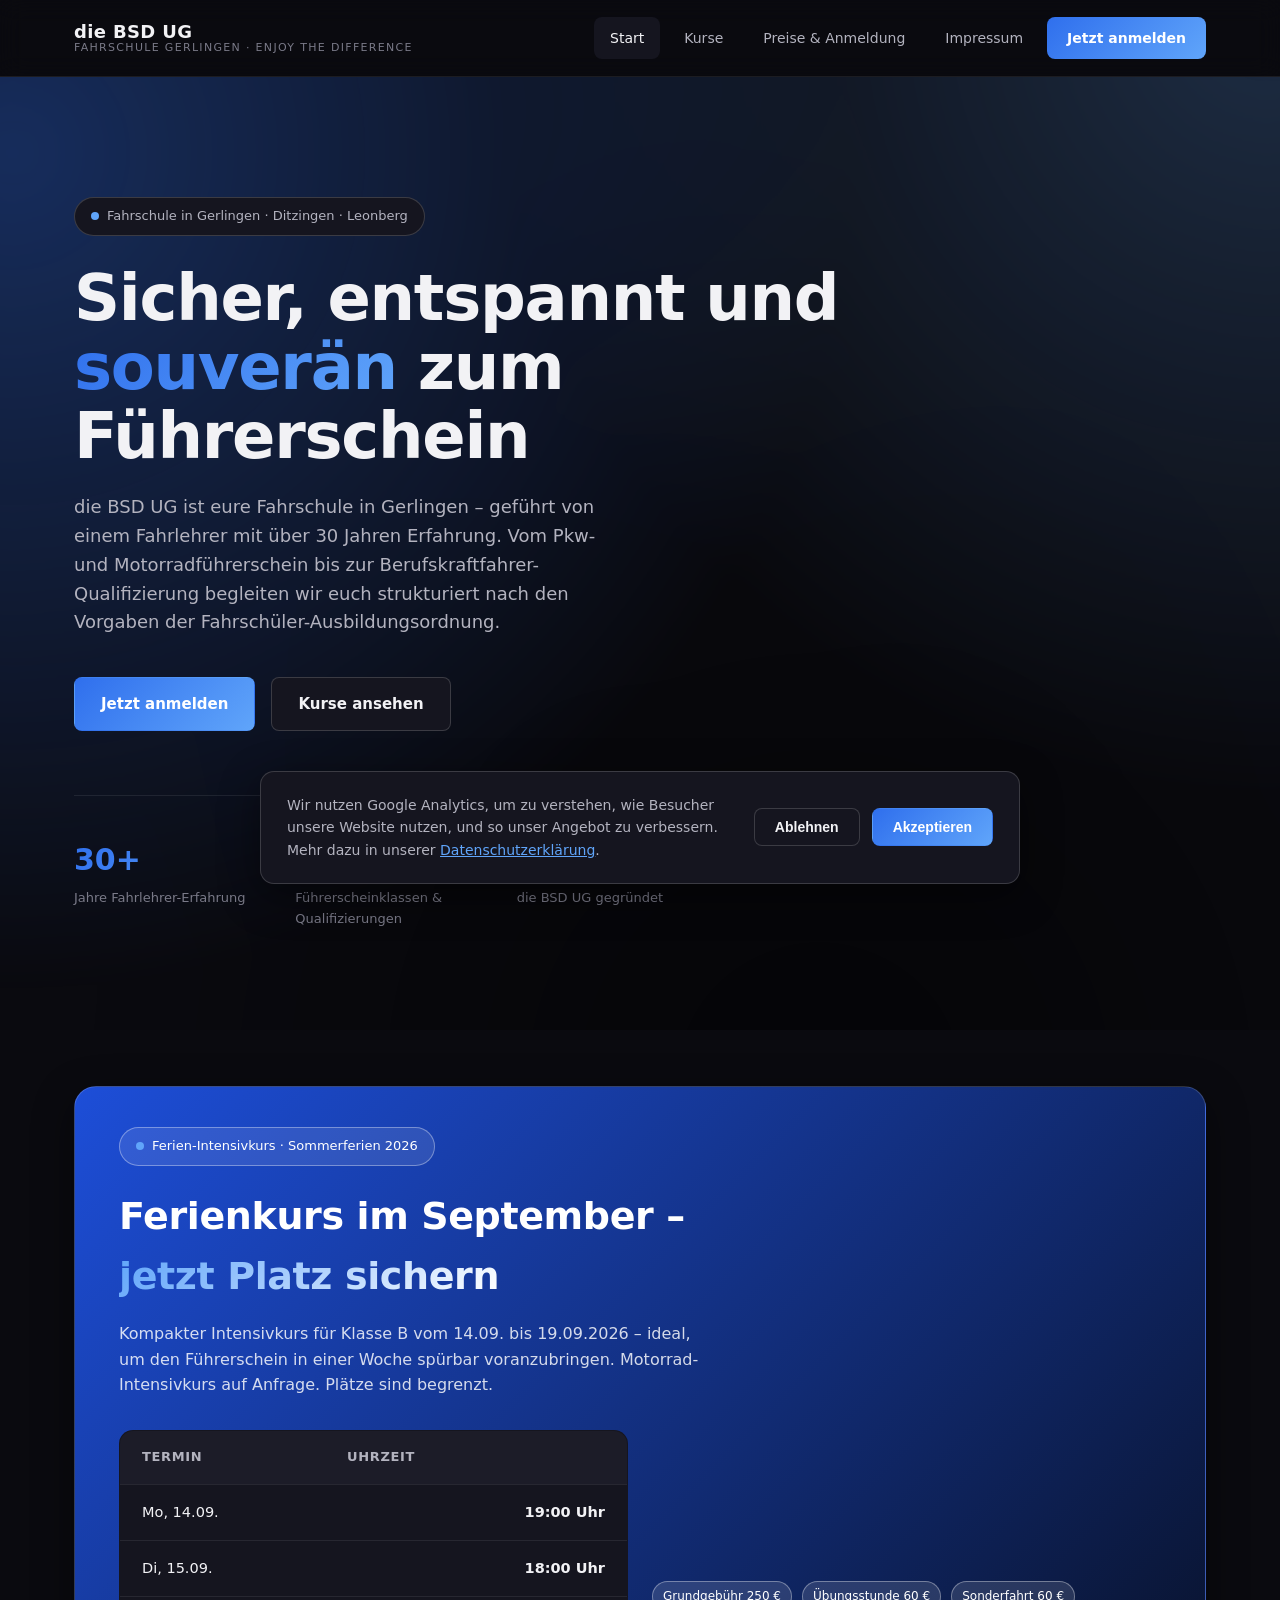
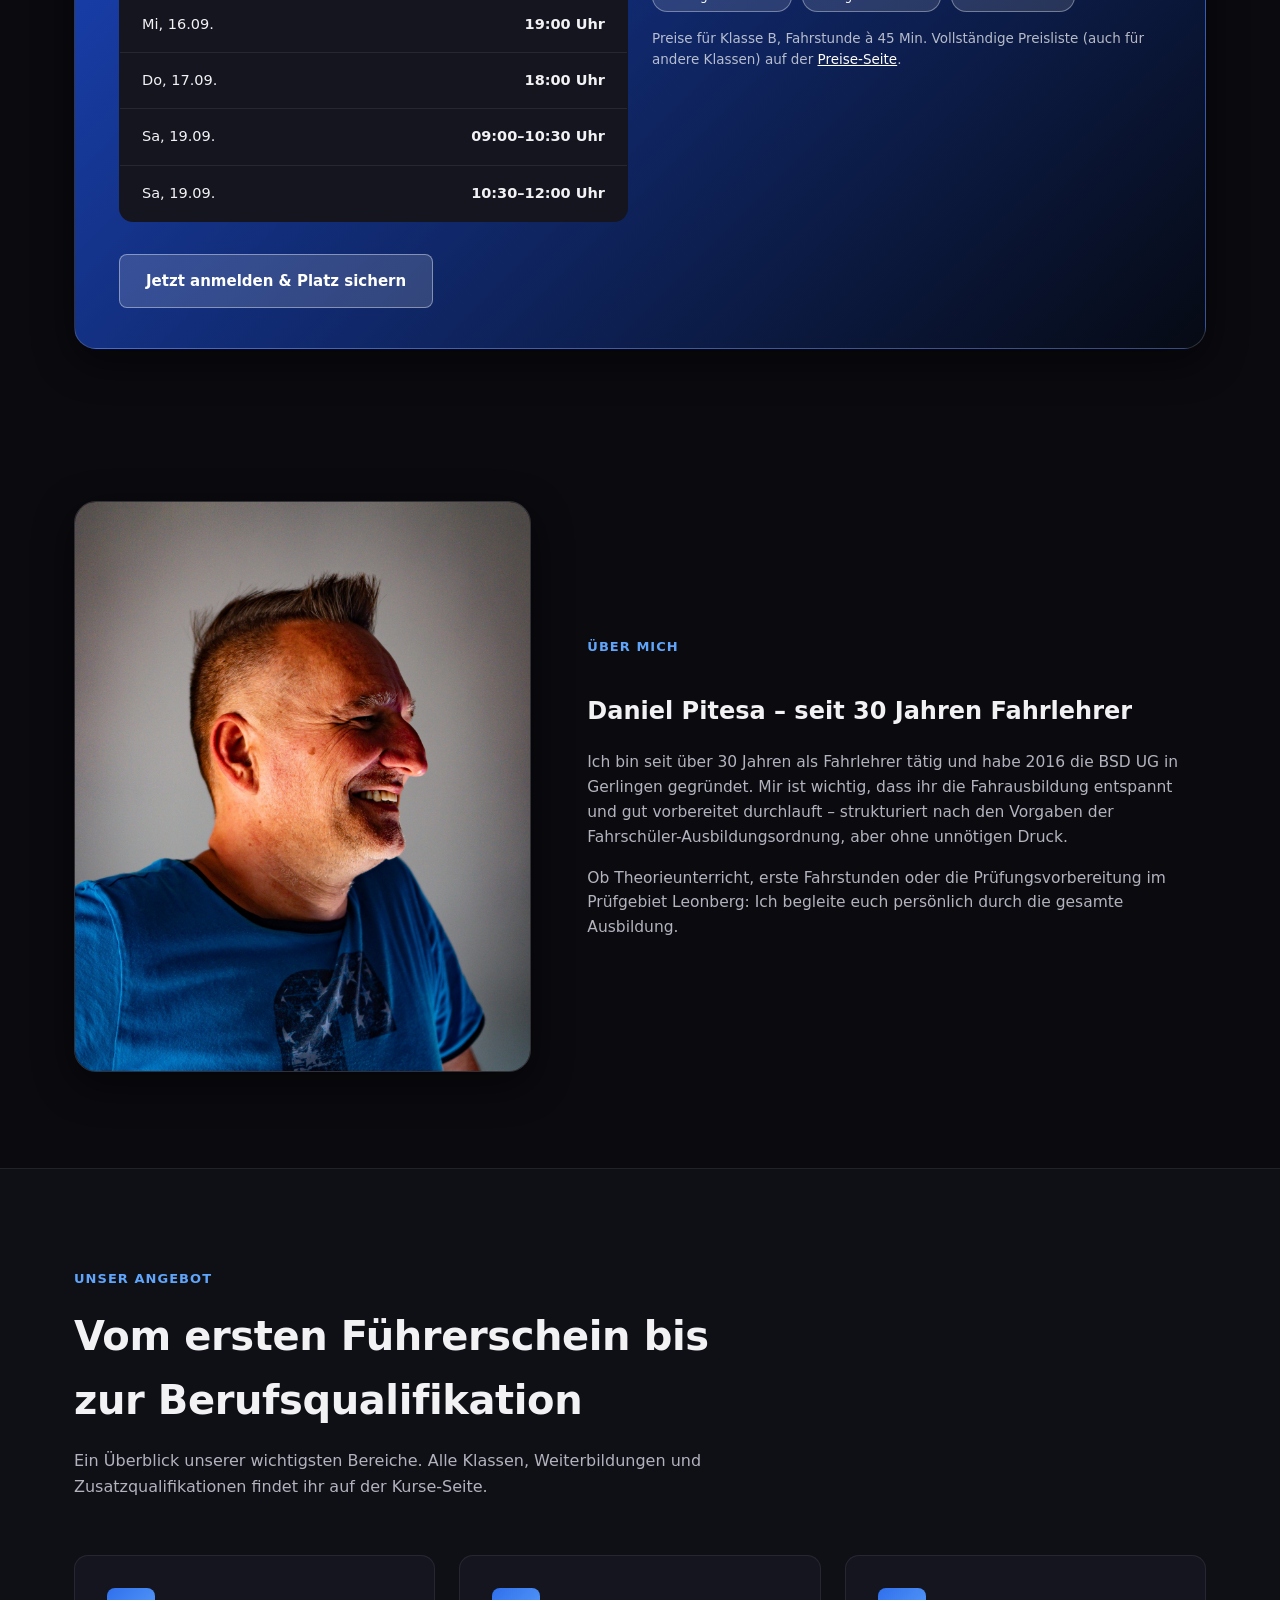
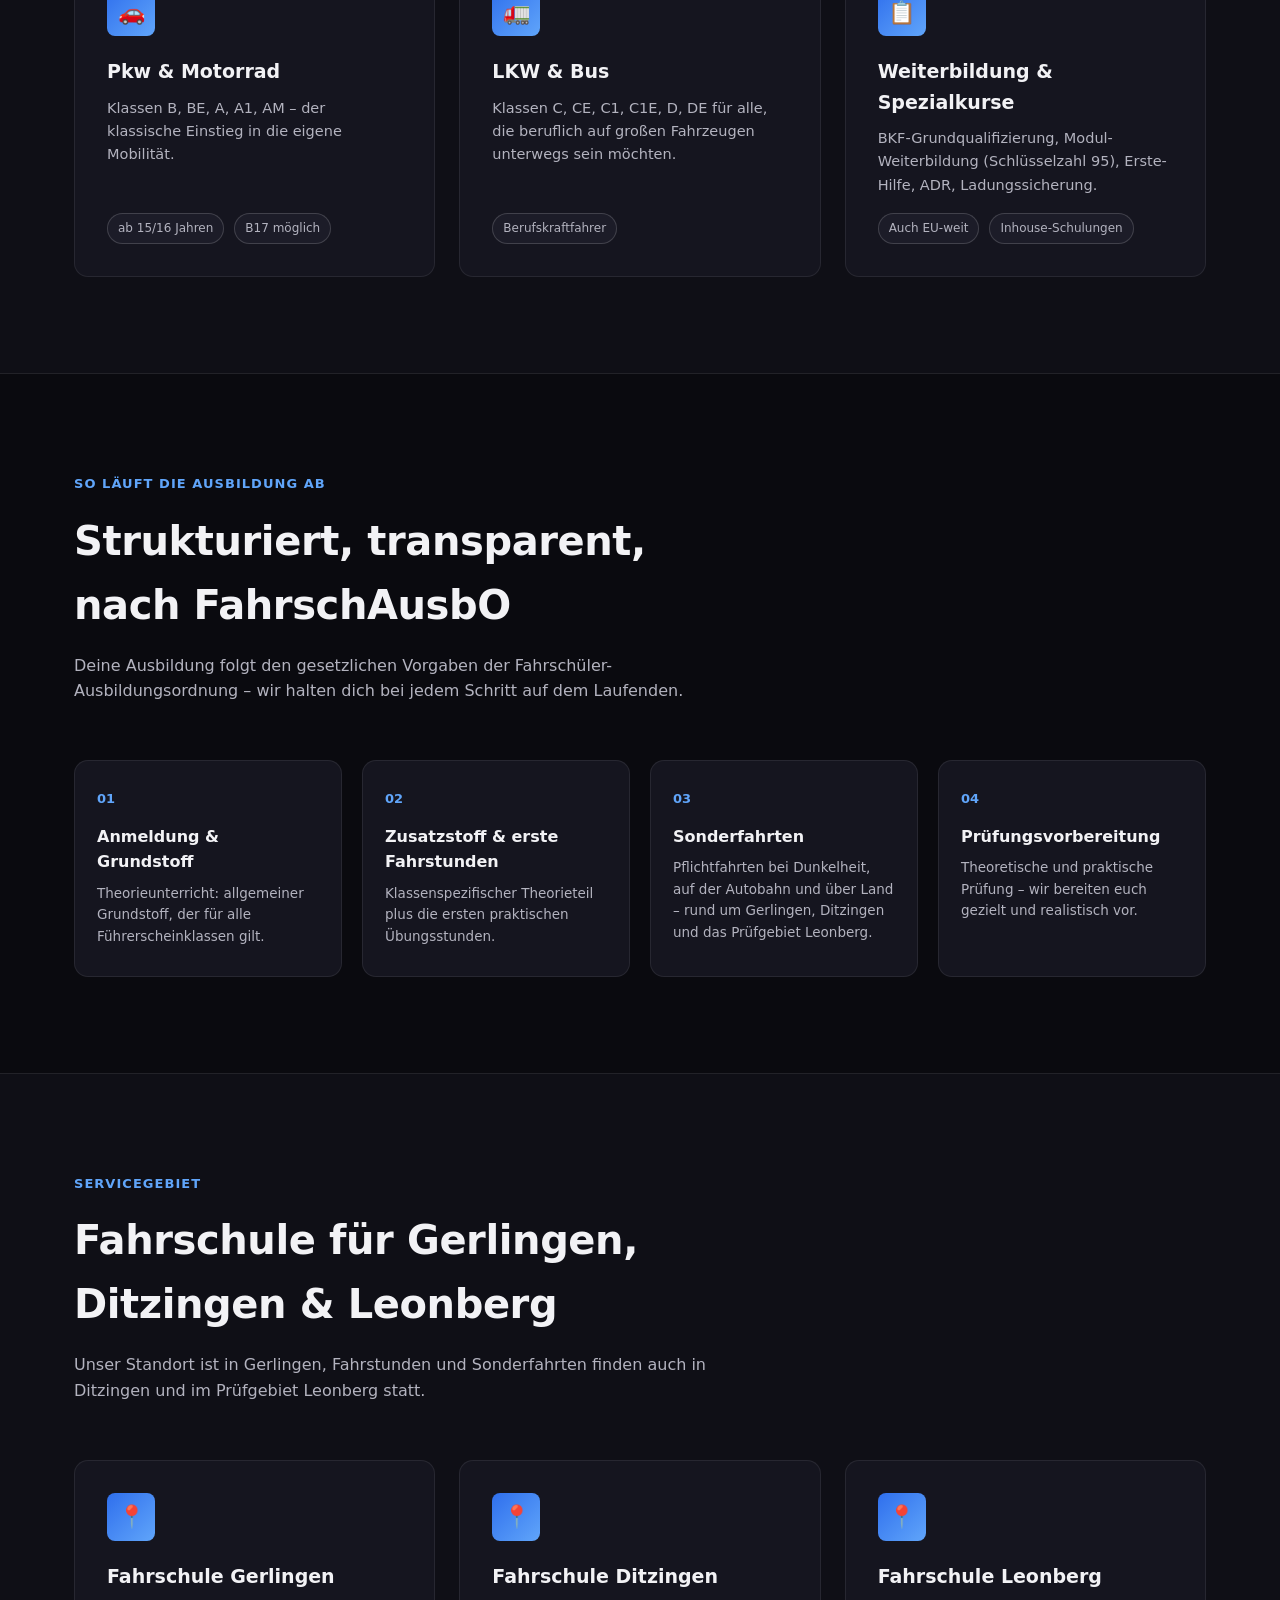
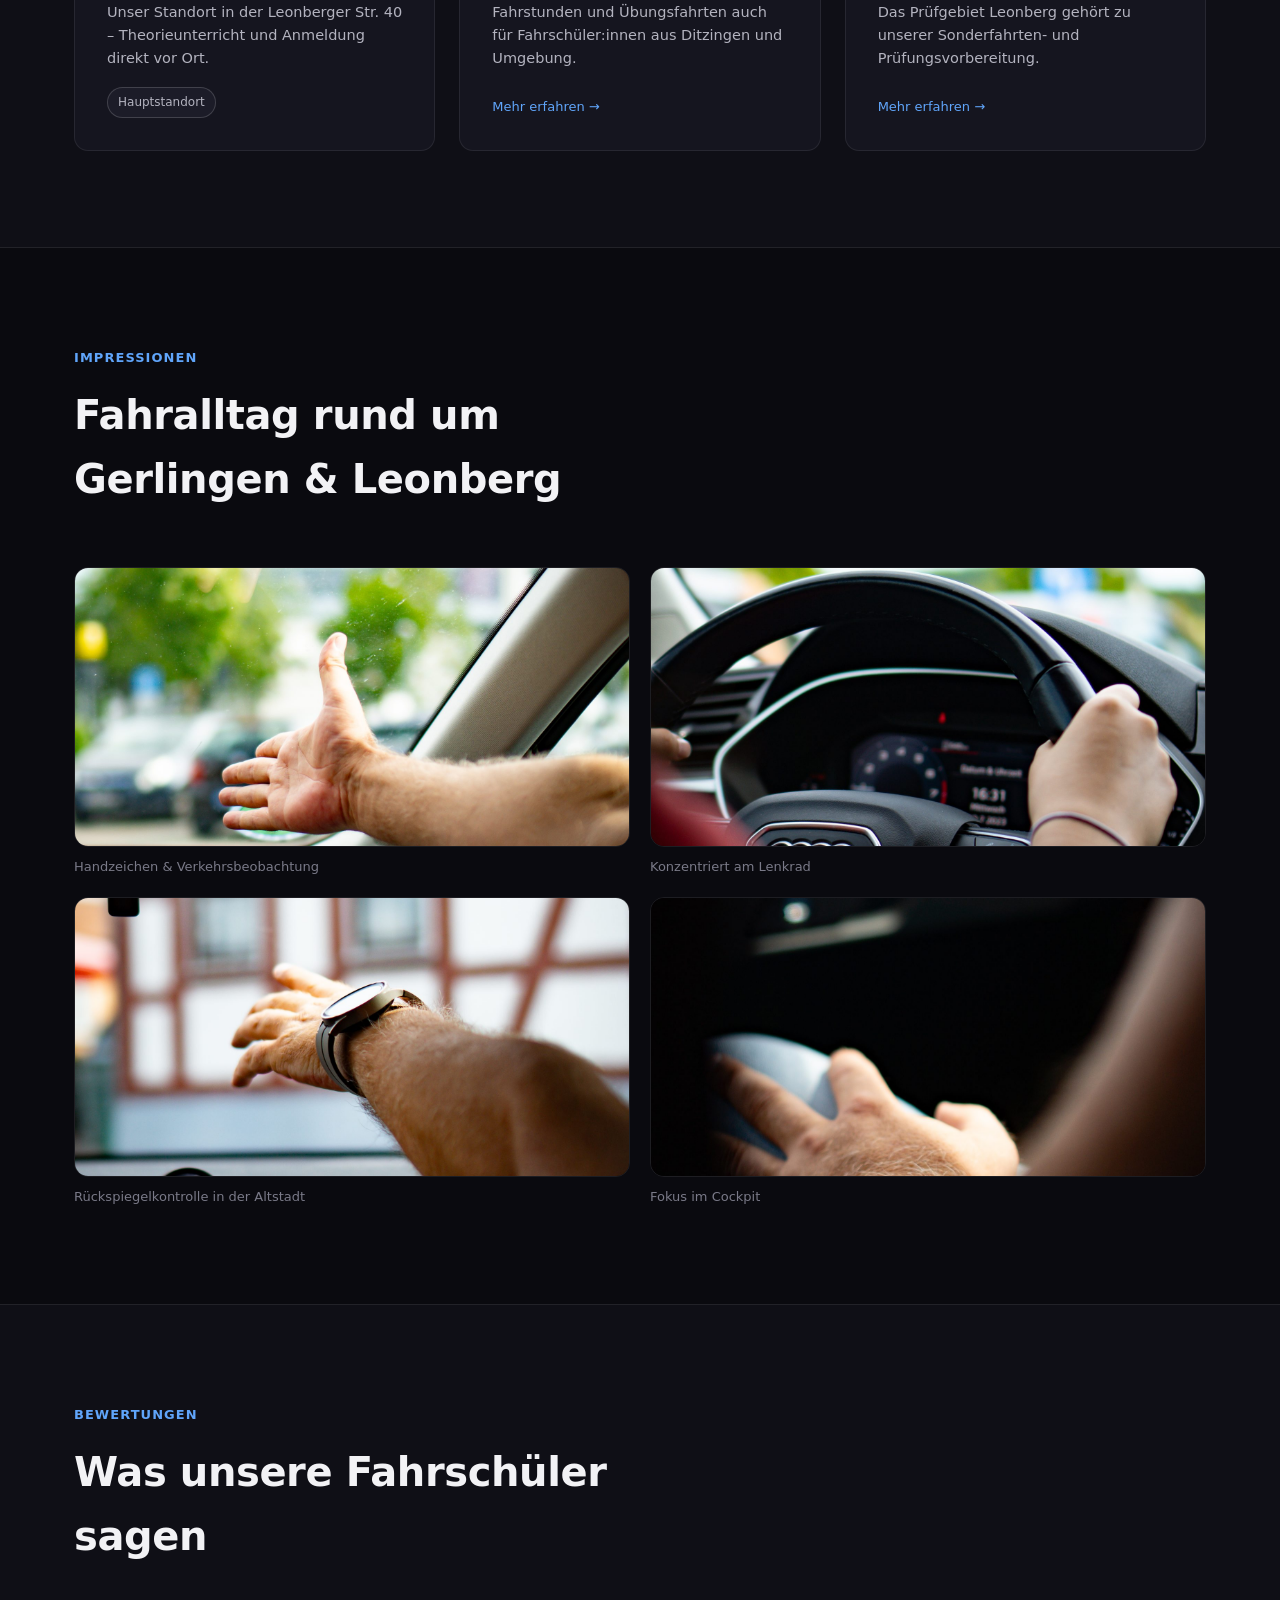
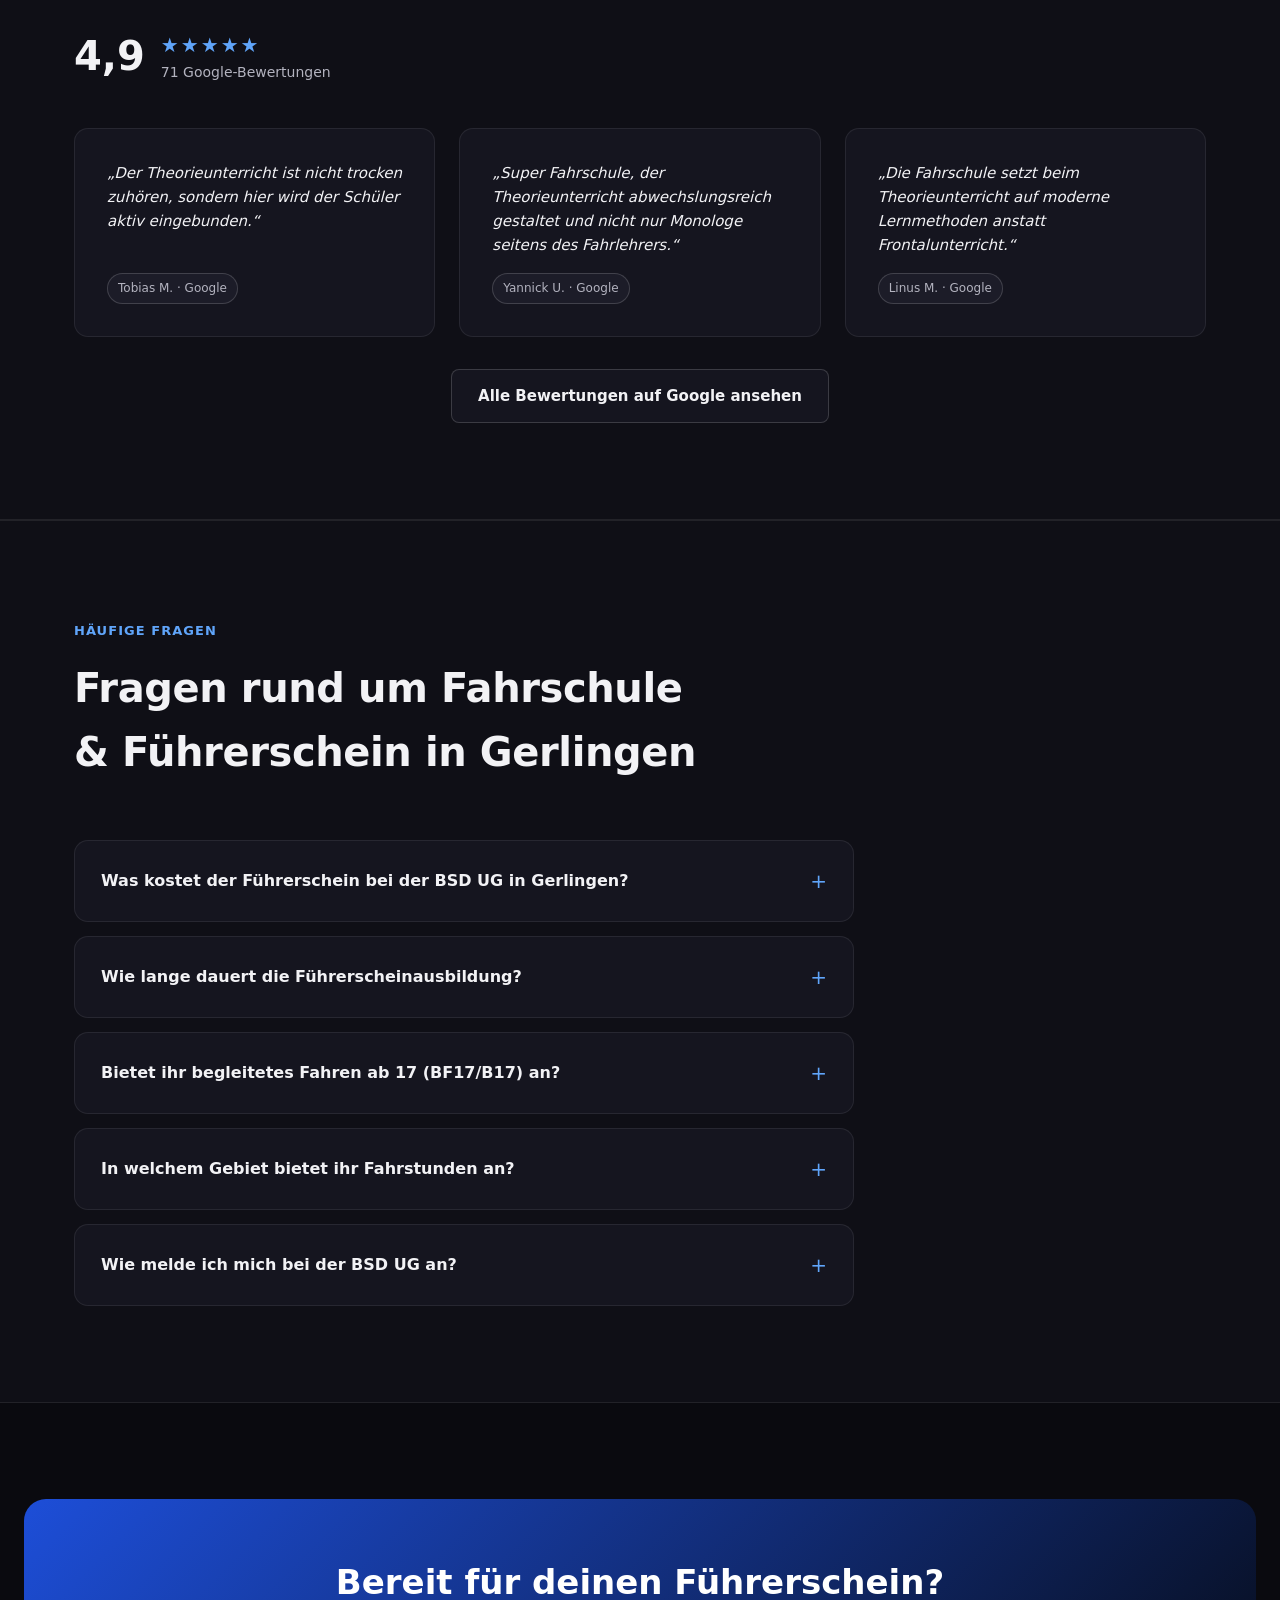
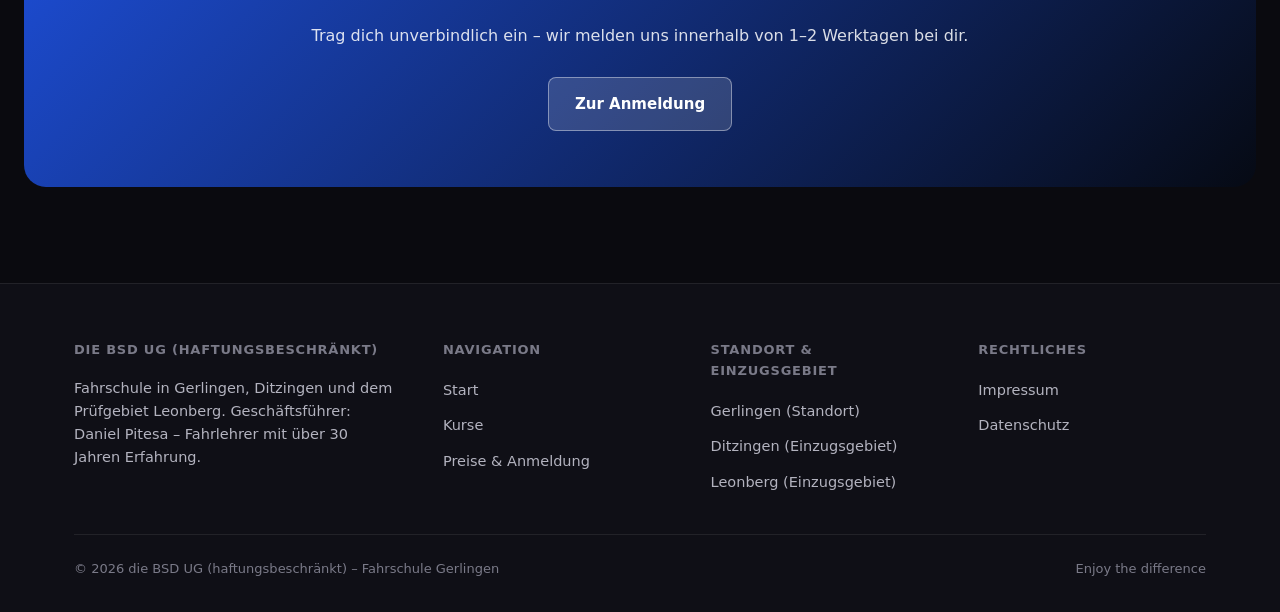
==== commit 09616f77: "Footer: Standort Gerlingen, Ditzingen/Leonberg als Einzugsgebiet kennzeichnen" ====
--- a/index.html
+++ b/index.html
@@ -403,11 +403,11 @@
         </ul>
       </div>
       <div>
-        <h5>Standorte</h5>
+        <h5>Standort &amp; Einzugsgebiet</h5>
         <ul>
-          <li><a href="index.html">Gerlingen</a></li>
-          <li><a href="fahrschule-ditzingen.html">Ditzingen</a></li>
-          <li><a href="fahrschule-leonberg.html">Leonberg</a></li>
+          <li><a href="index.html">Gerlingen (Standort)</a></li>
+          <li><a href="fahrschule-ditzingen.html">Ditzingen (Einzugsgebiet)</a></li>
+          <li><a href="fahrschule-leonberg.html">Leonberg (Einzugsgebiet)</a></li>
         </ul>
       </div>
       <div>
--- a/assets/css/style.css
+++ b/assets/css/style.css
@@ -628,3 +628,18 @@
   .form-row { grid-template-columns: 1fr; }
   .cta-band { padding: 36px 24px; margin: 0 16px; }
 }
+
+/* ---------------- Urlaubs-Hinweis ---------------- */
+
+.urlaub-banner {
+   background: var(--gradient-1);
+   color: #fff;
+   text-align: center;
+   padding: 12px 24px;
+   font-size: 14.5px;
+   font-weight: 600;
+}
+
+.urlaub-banner .container {
+   padding: 0 24px;
+}
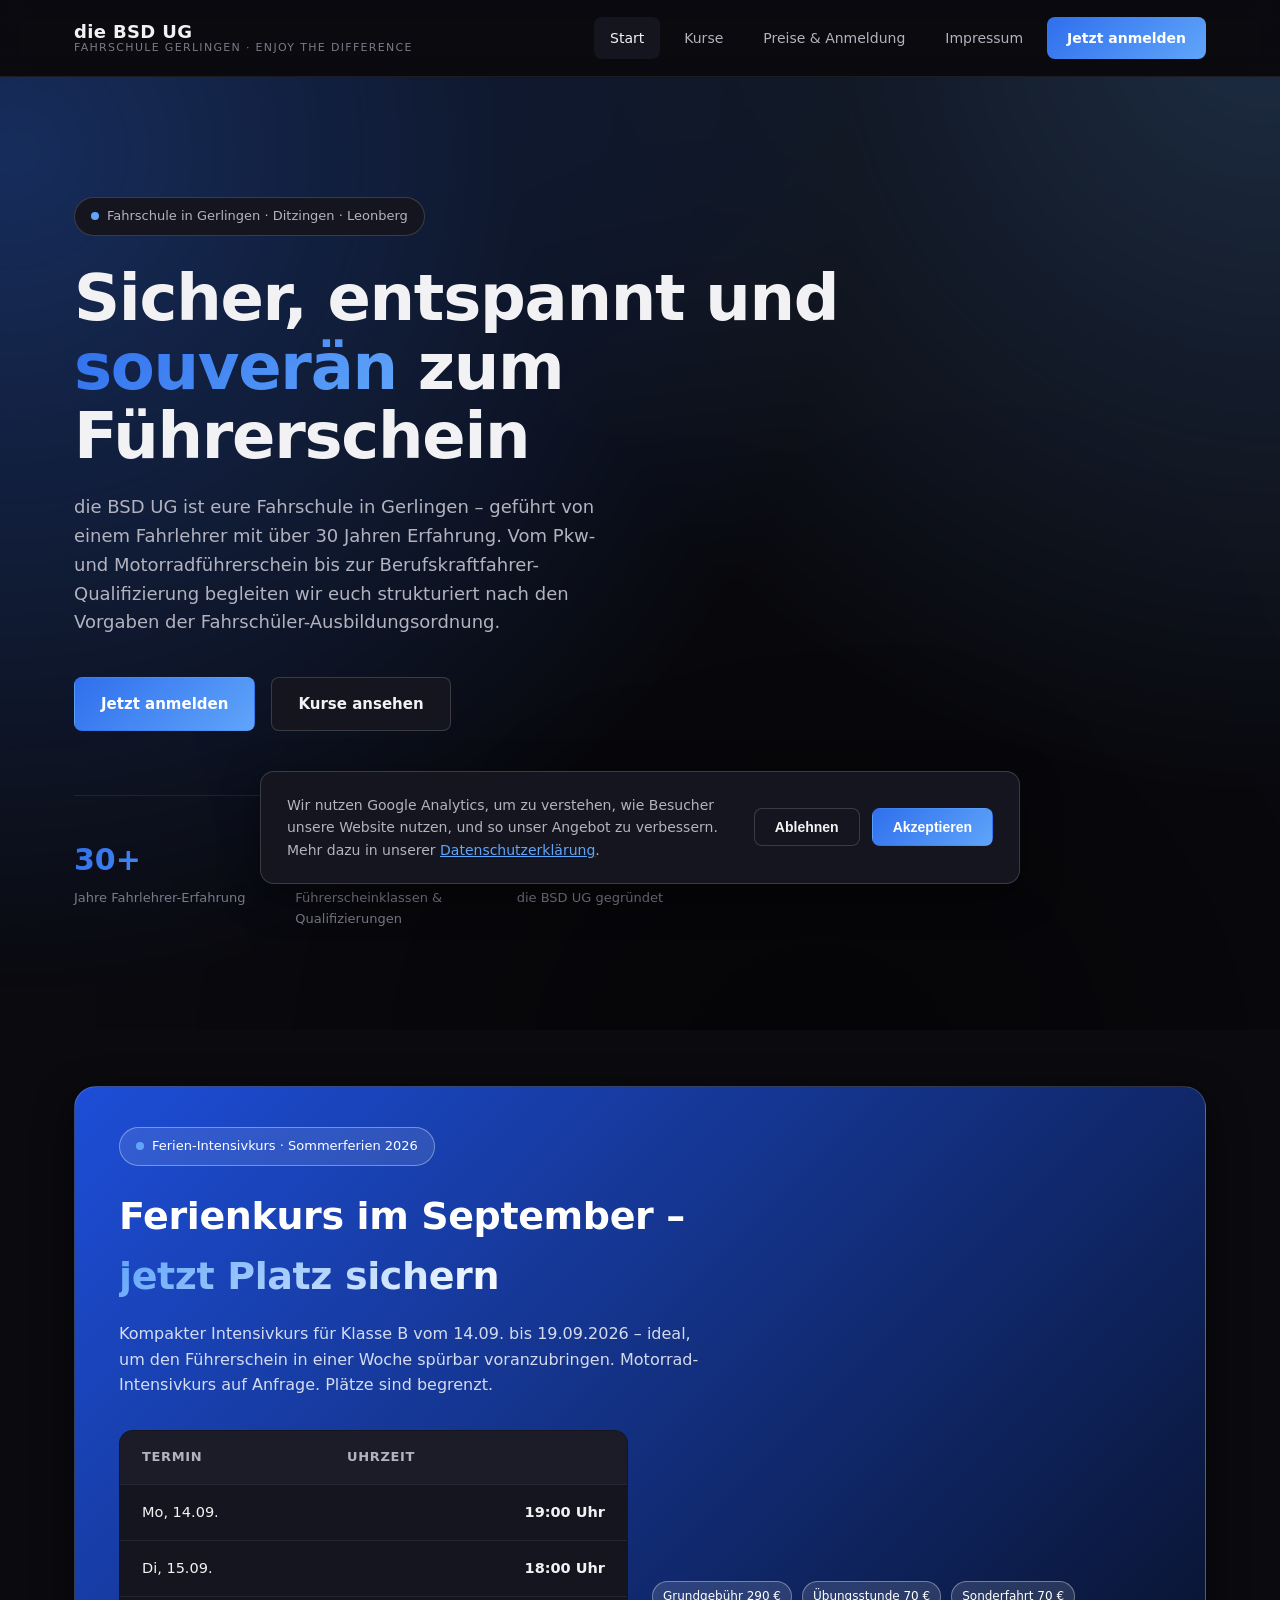
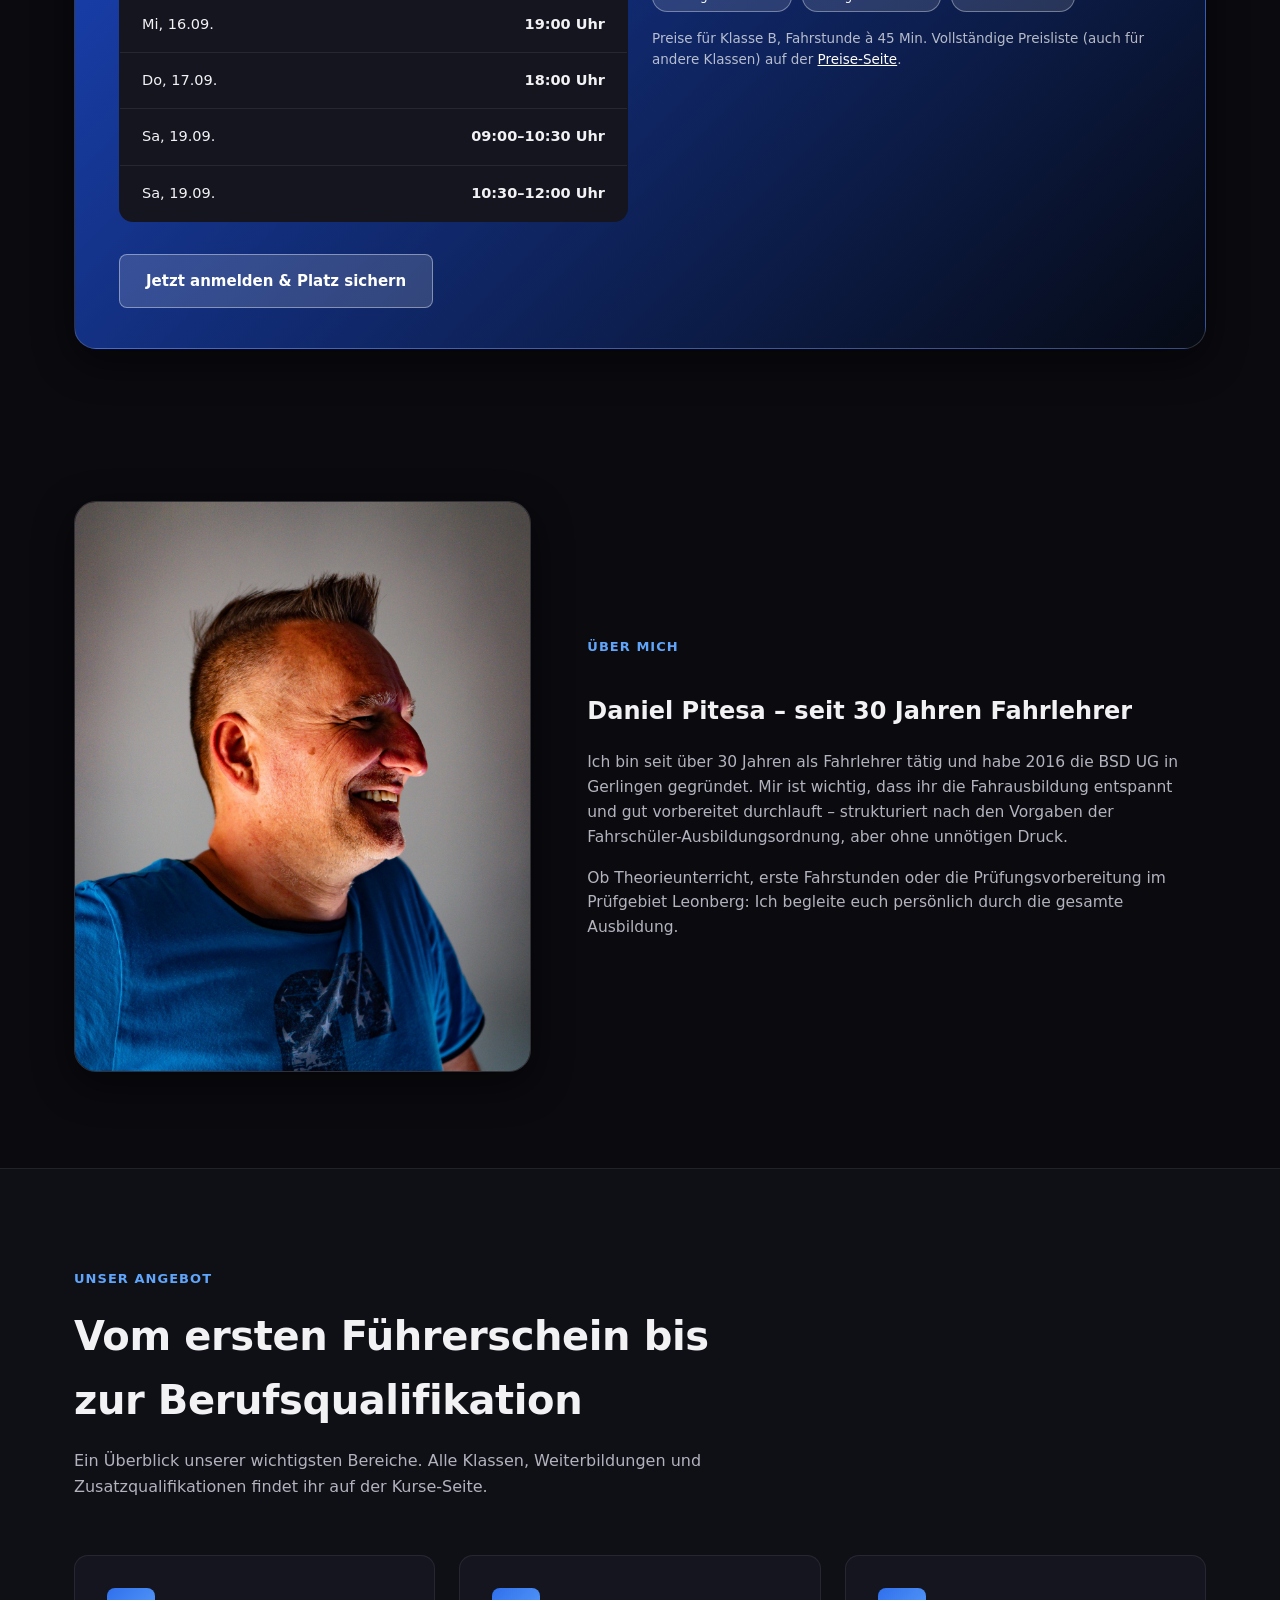
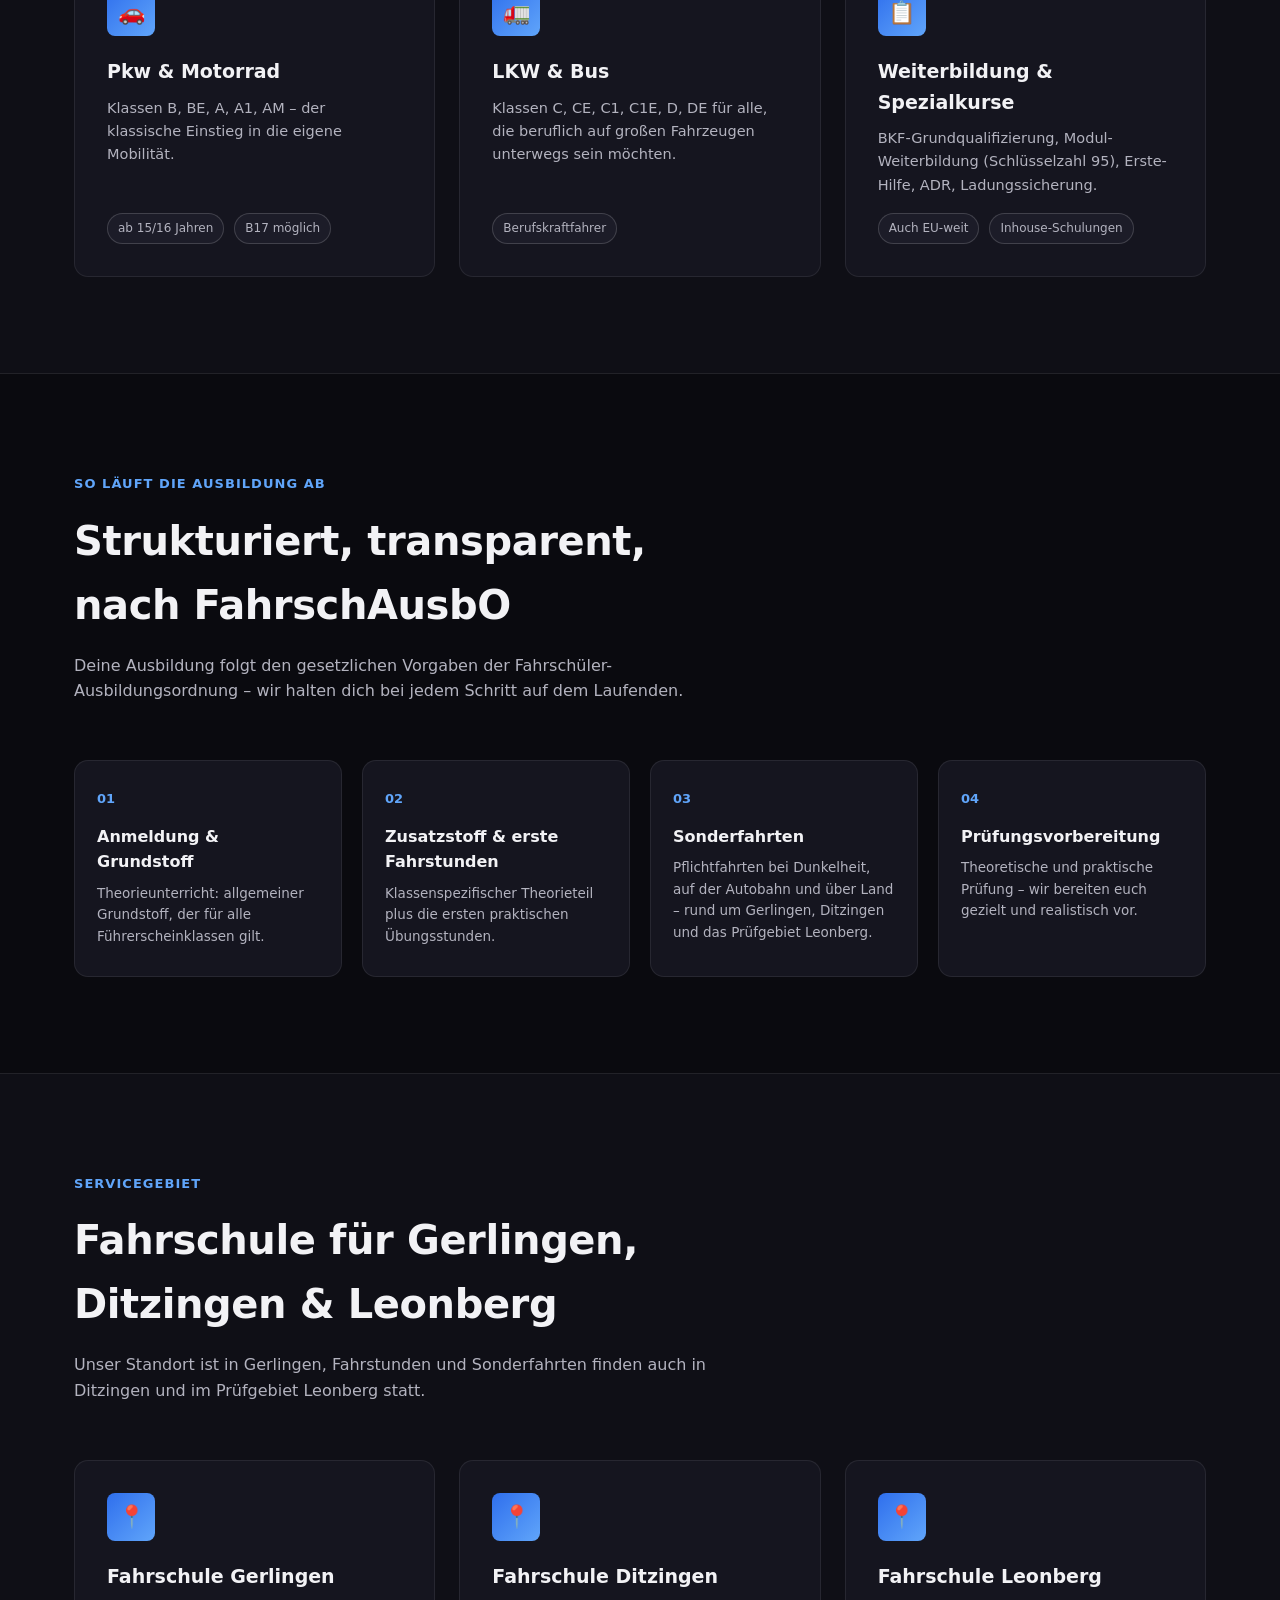
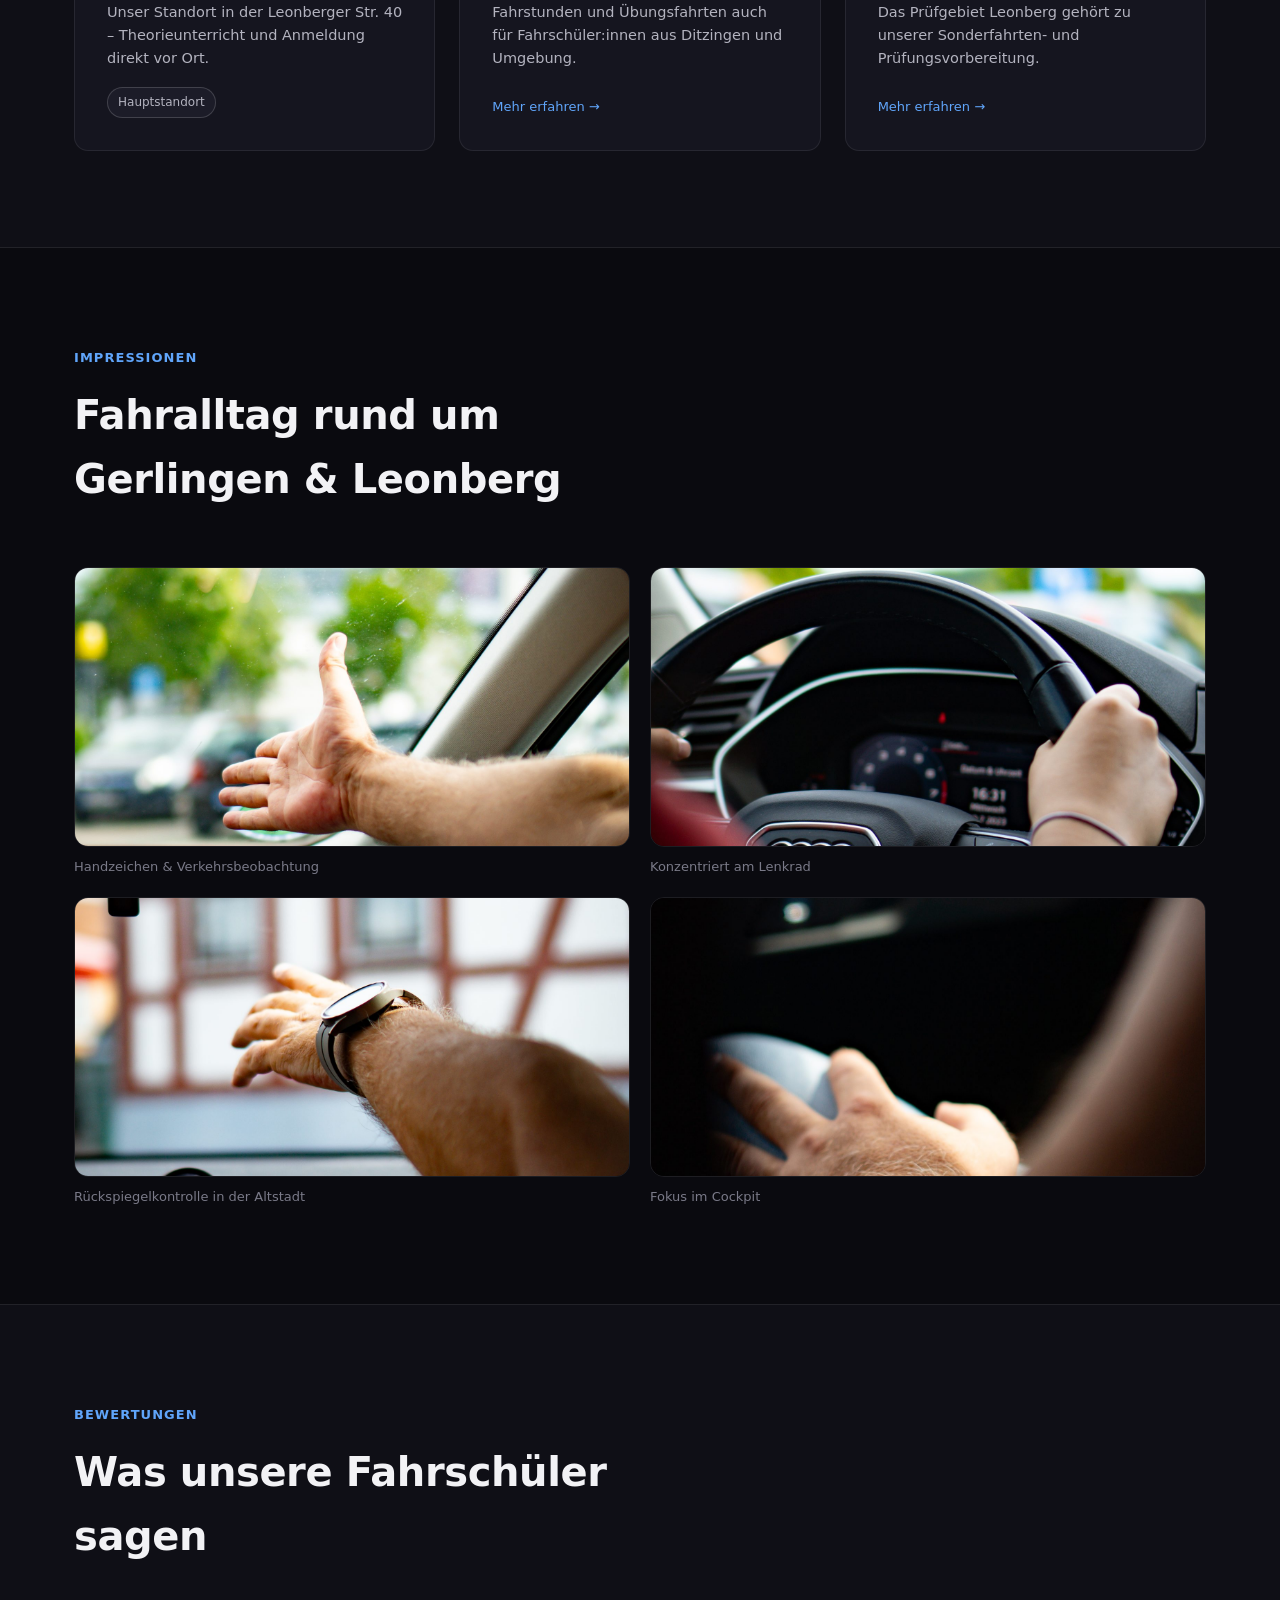
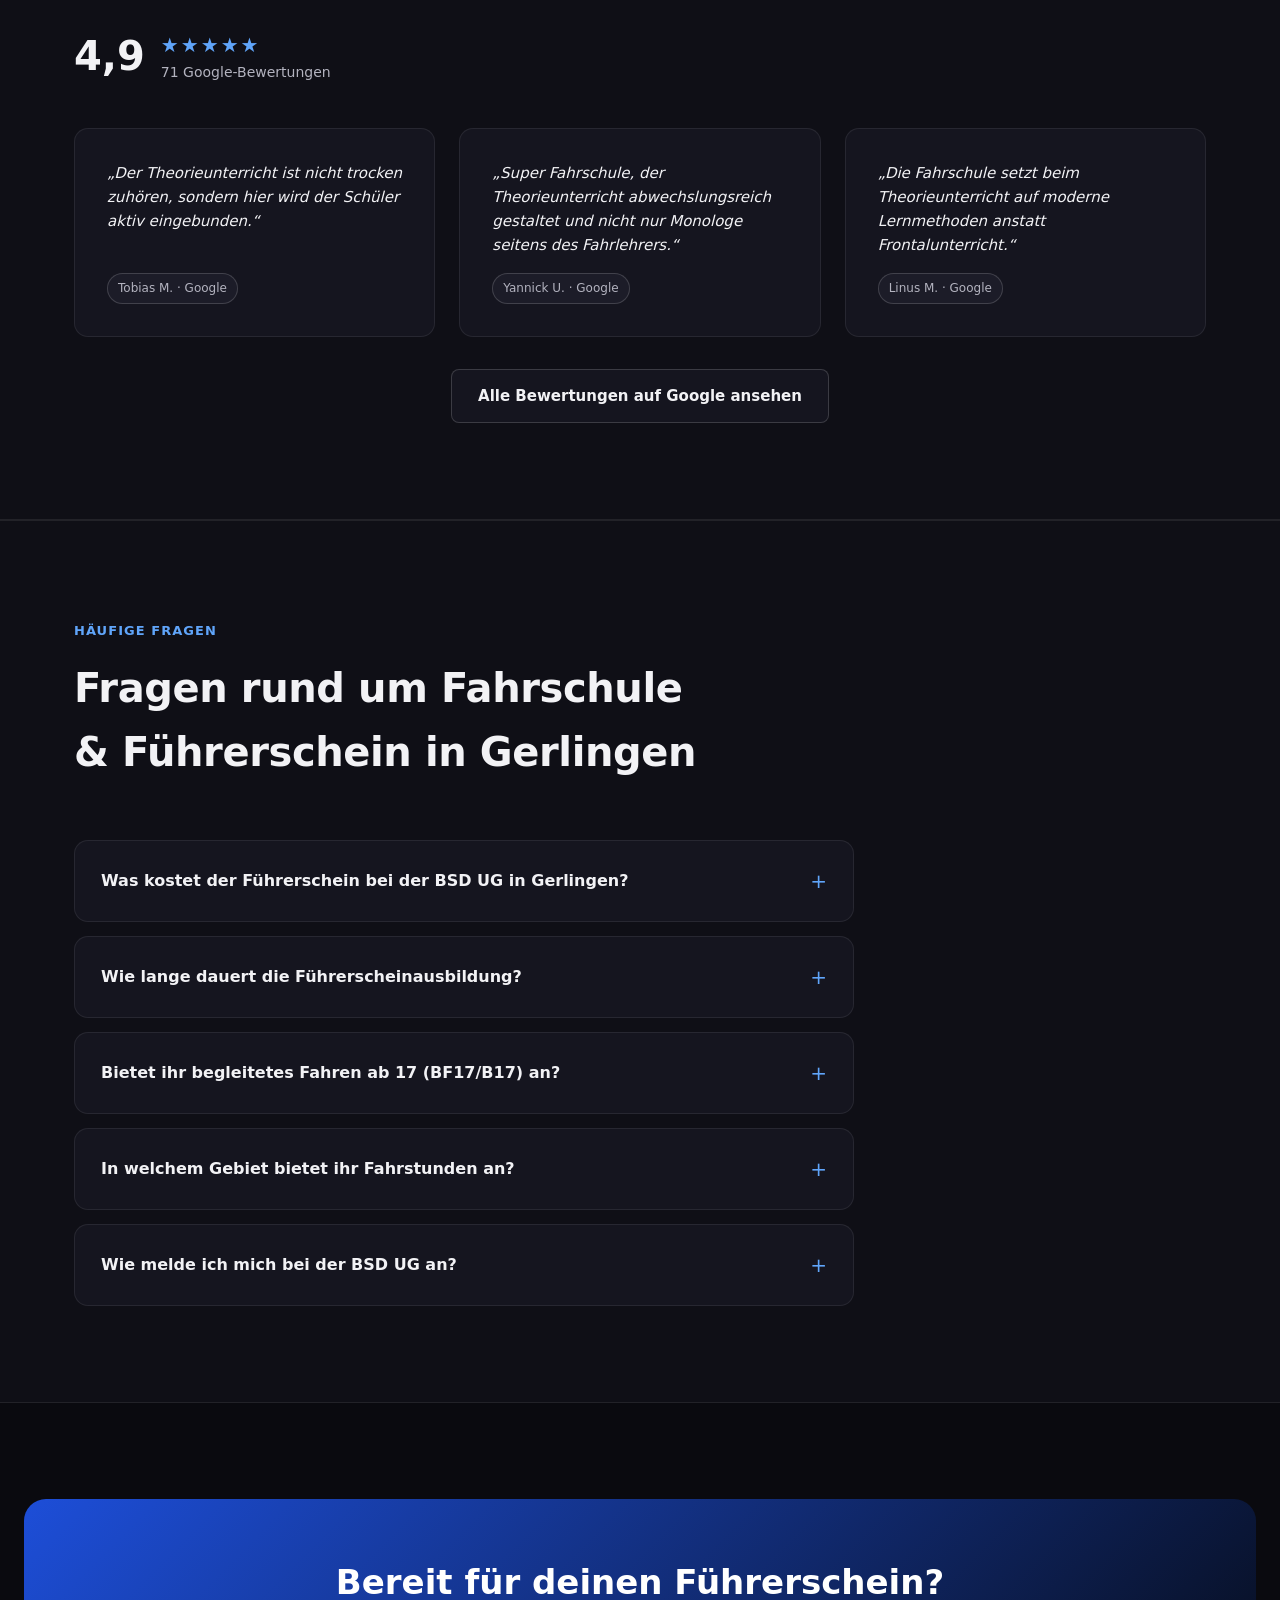
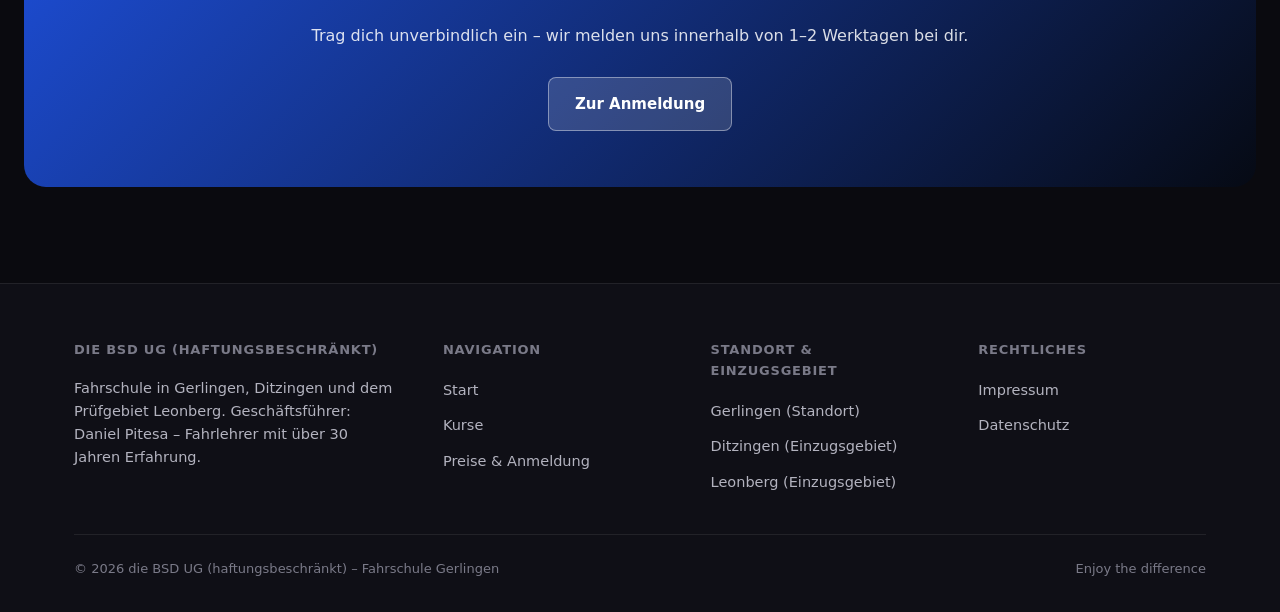
==== commit 07046fe3: "Startseite: Klasse-B-Preise ab 28.09.2026" ====
--- a/index.html
+++ b/index.html
@@ -142,9 +142,9 @@
           </table>
           <div style="display: flex; flex-direction: column; gap: 16px; justify-content: center;">
             <div style="display: flex; gap: 10px; flex-wrap: wrap;">
-              <span class="badge" style="background: rgba(255,255,255,0.12); border-color: rgba(255,255,255,0.35); color: #fff;">Grundgebühr 250 €</span>
-              <span class="badge" style="background: rgba(255,255,255,0.12); border-color: rgba(255,255,255,0.35); color: #fff;">Übungsstunde 60 €</span>
-              <span class="badge" style="background: rgba(255,255,255,0.12); border-color: rgba(255,255,255,0.35); color: #fff;">Sonderfahrt 60 €</span>
+              <span class="badge" style="background: rgba(255,255,255,0.12); border-color: rgba(255,255,255,0.35); color: #fff;">Grundgebühr 290 €</span>
+              <span class="badge" style="background: rgba(255,255,255,0.12); border-color: rgba(255,255,255,0.35); color: #fff;">Übungsstunde 70 €</span>
+              <span class="badge" style="background: rgba(255,255,255,0.12); border-color: rgba(255,255,255,0.35); color: #fff;">Sonderfahrt 70 €</span>
             </div>
             <p style="color: rgba(255,255,255,0.7); font-size: 13.5px; margin: 0;">
               Preise für Klasse B, Fahrstunde à 45 Min. Vollständige Preisliste (auch für andere Klassen)
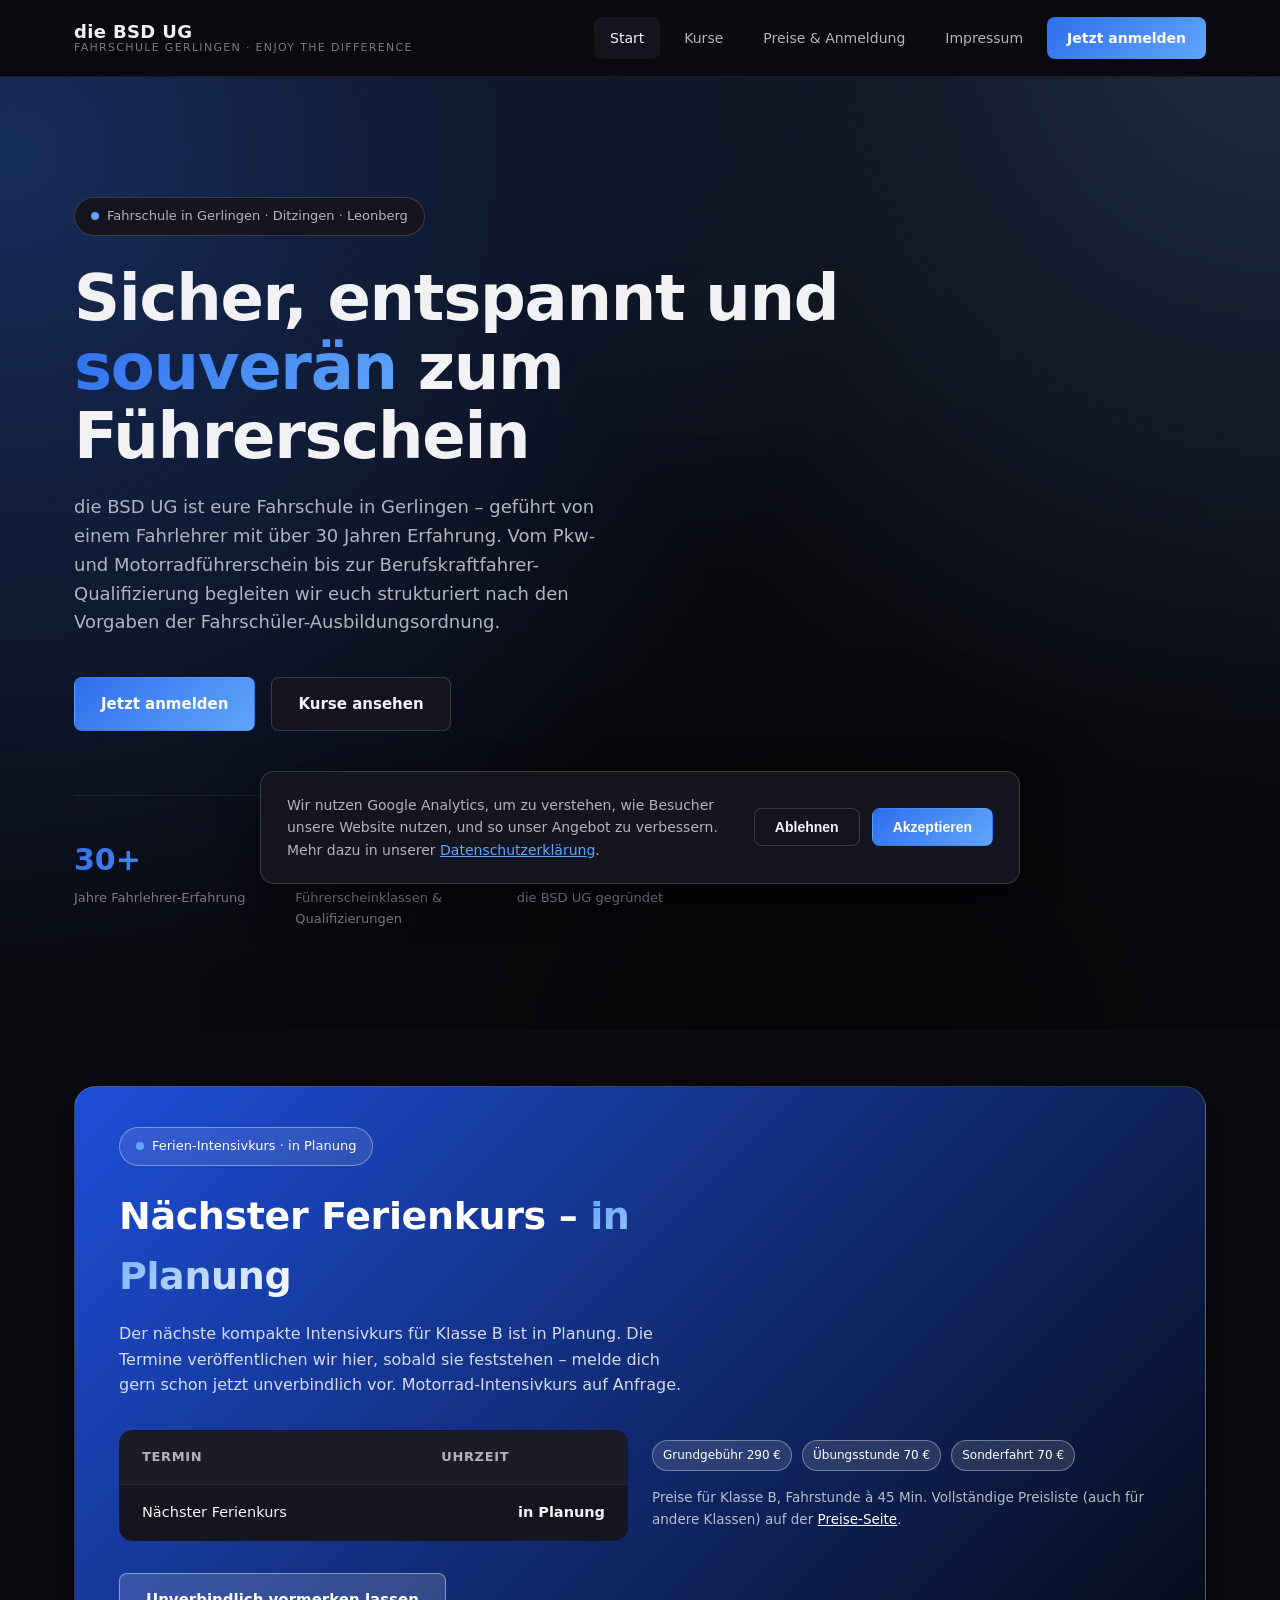
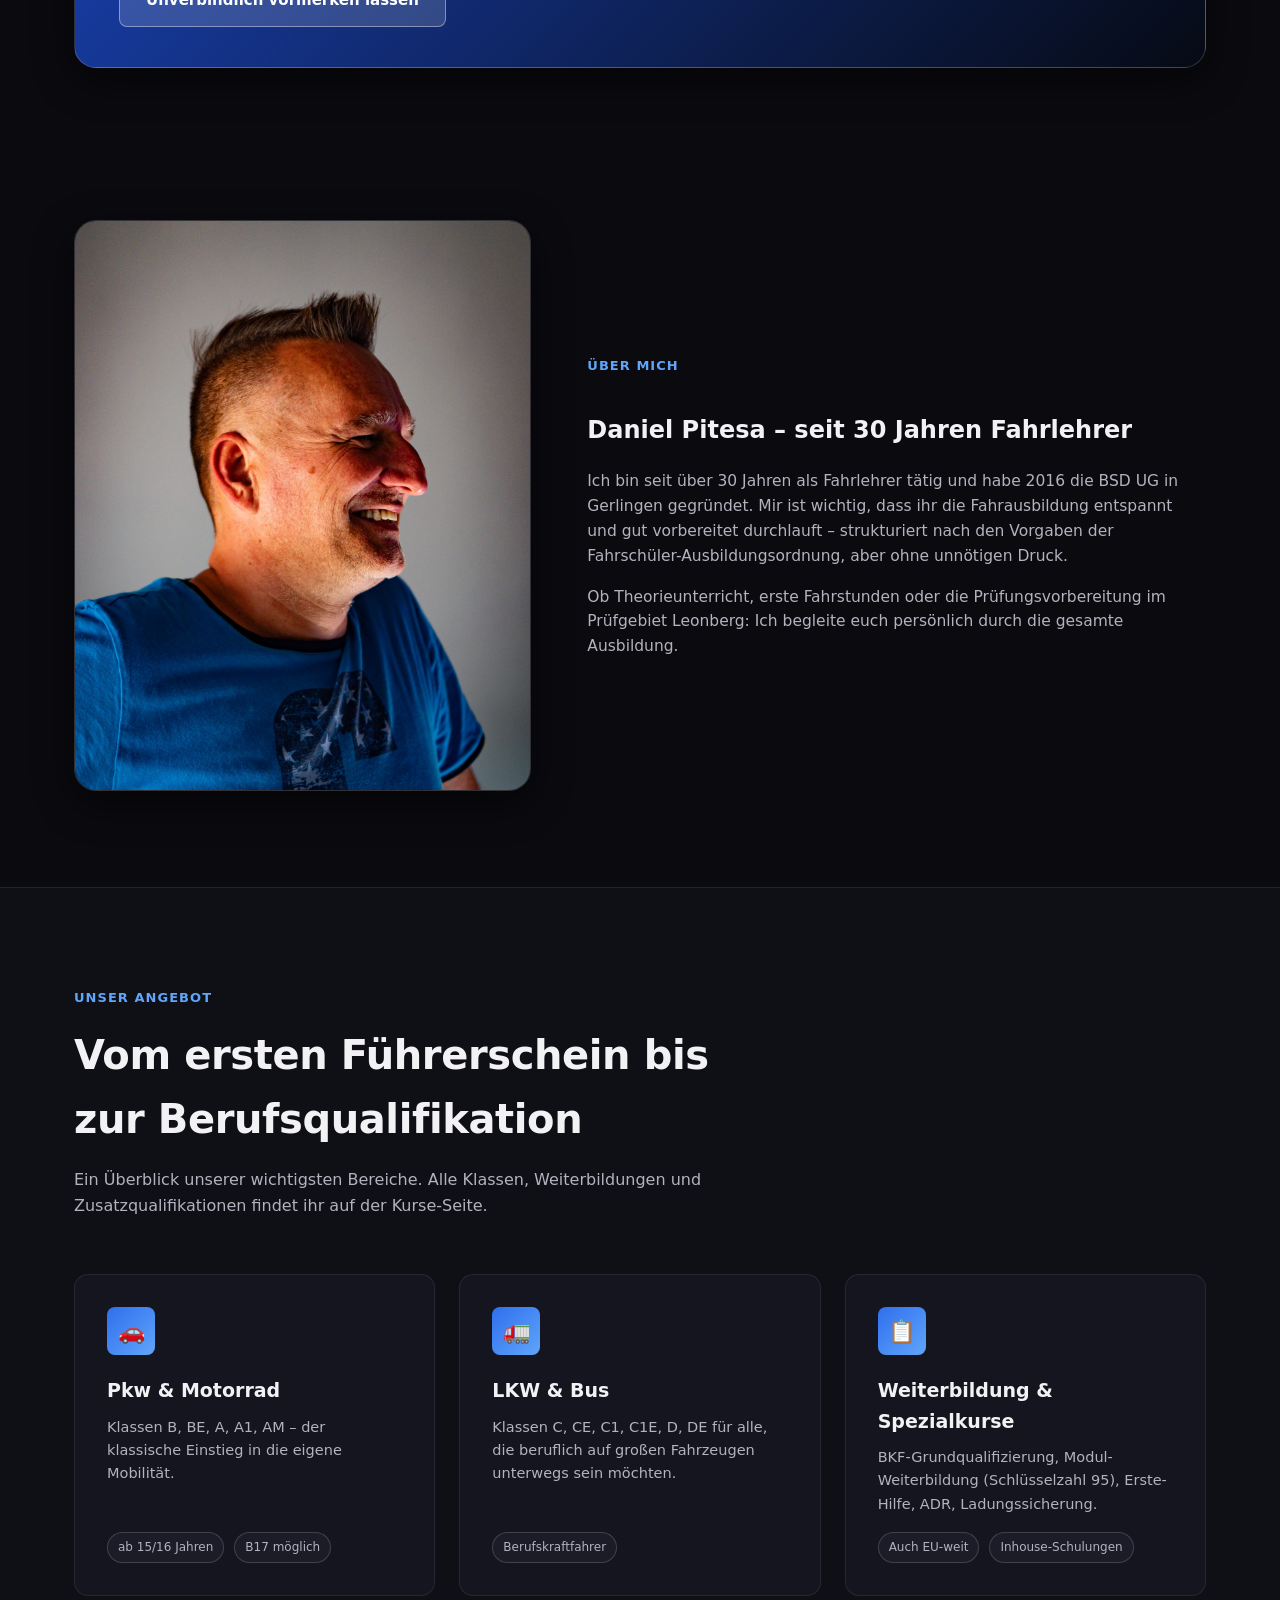
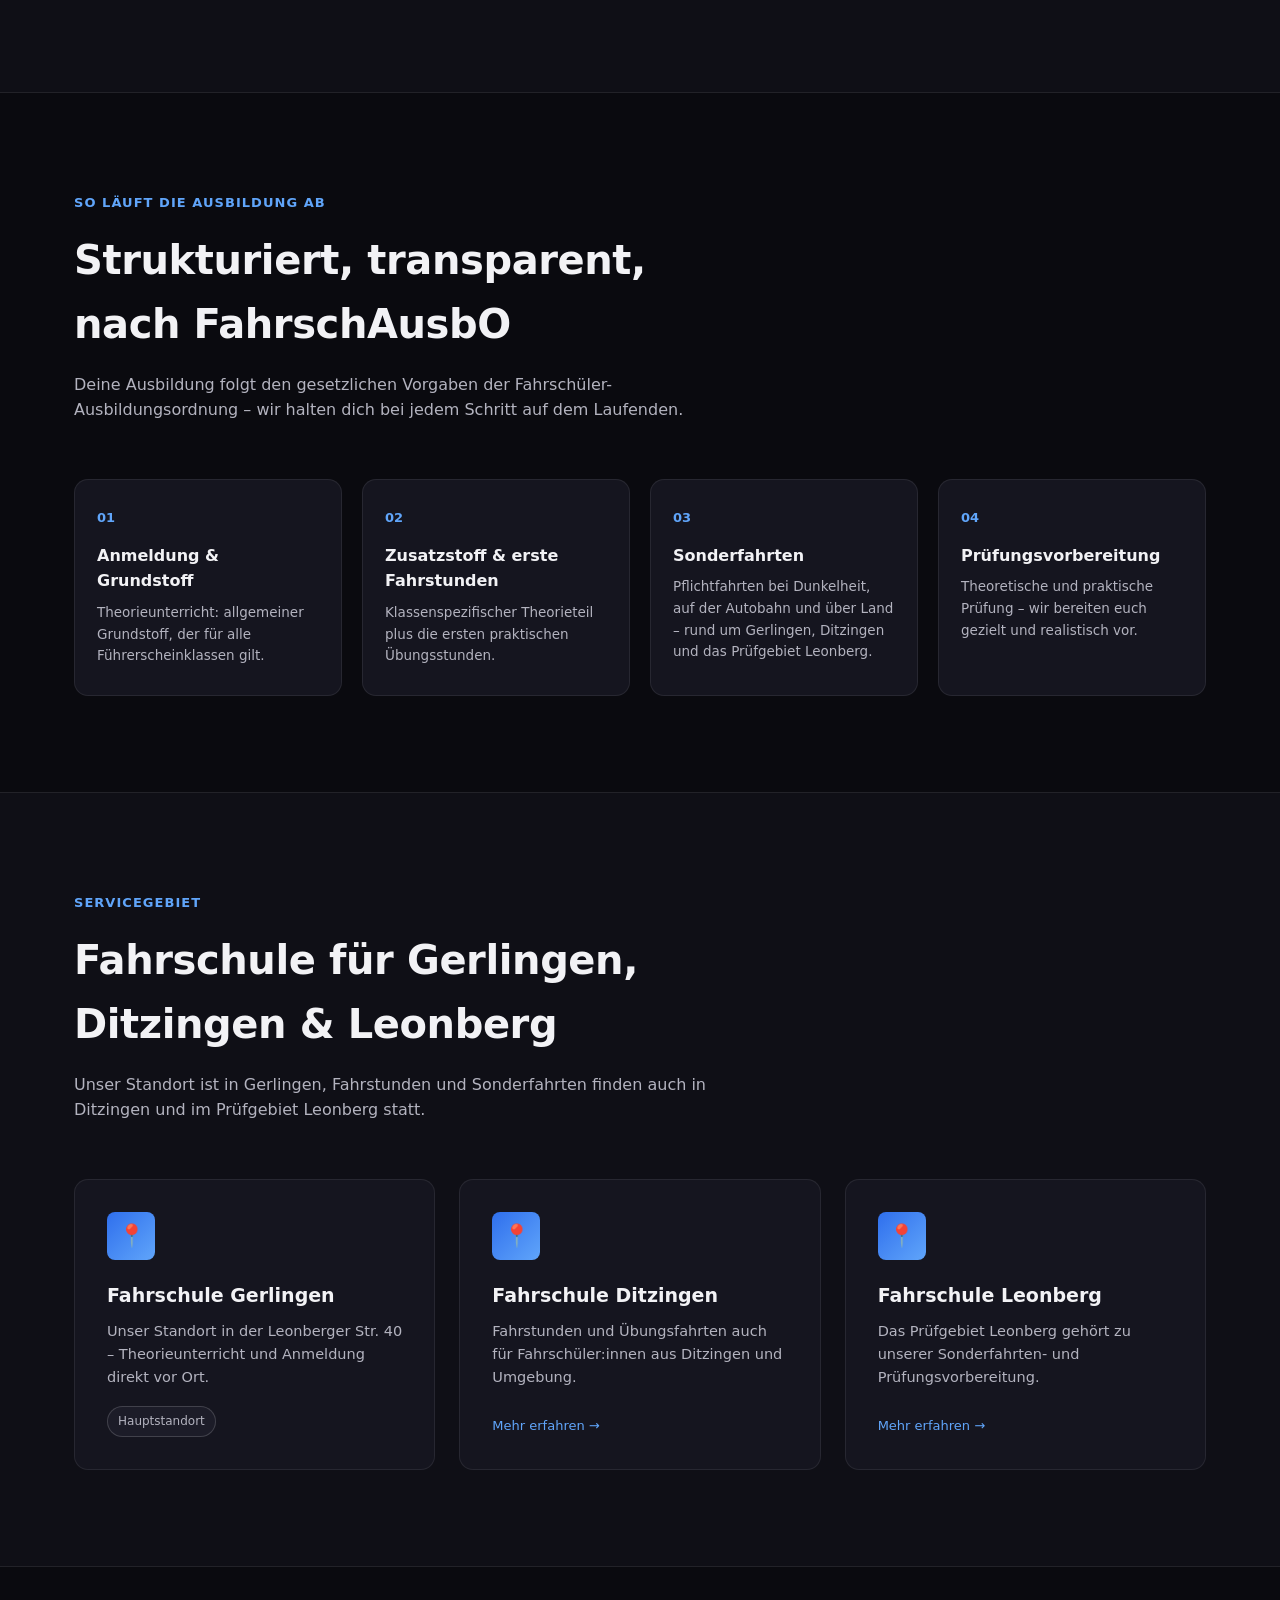
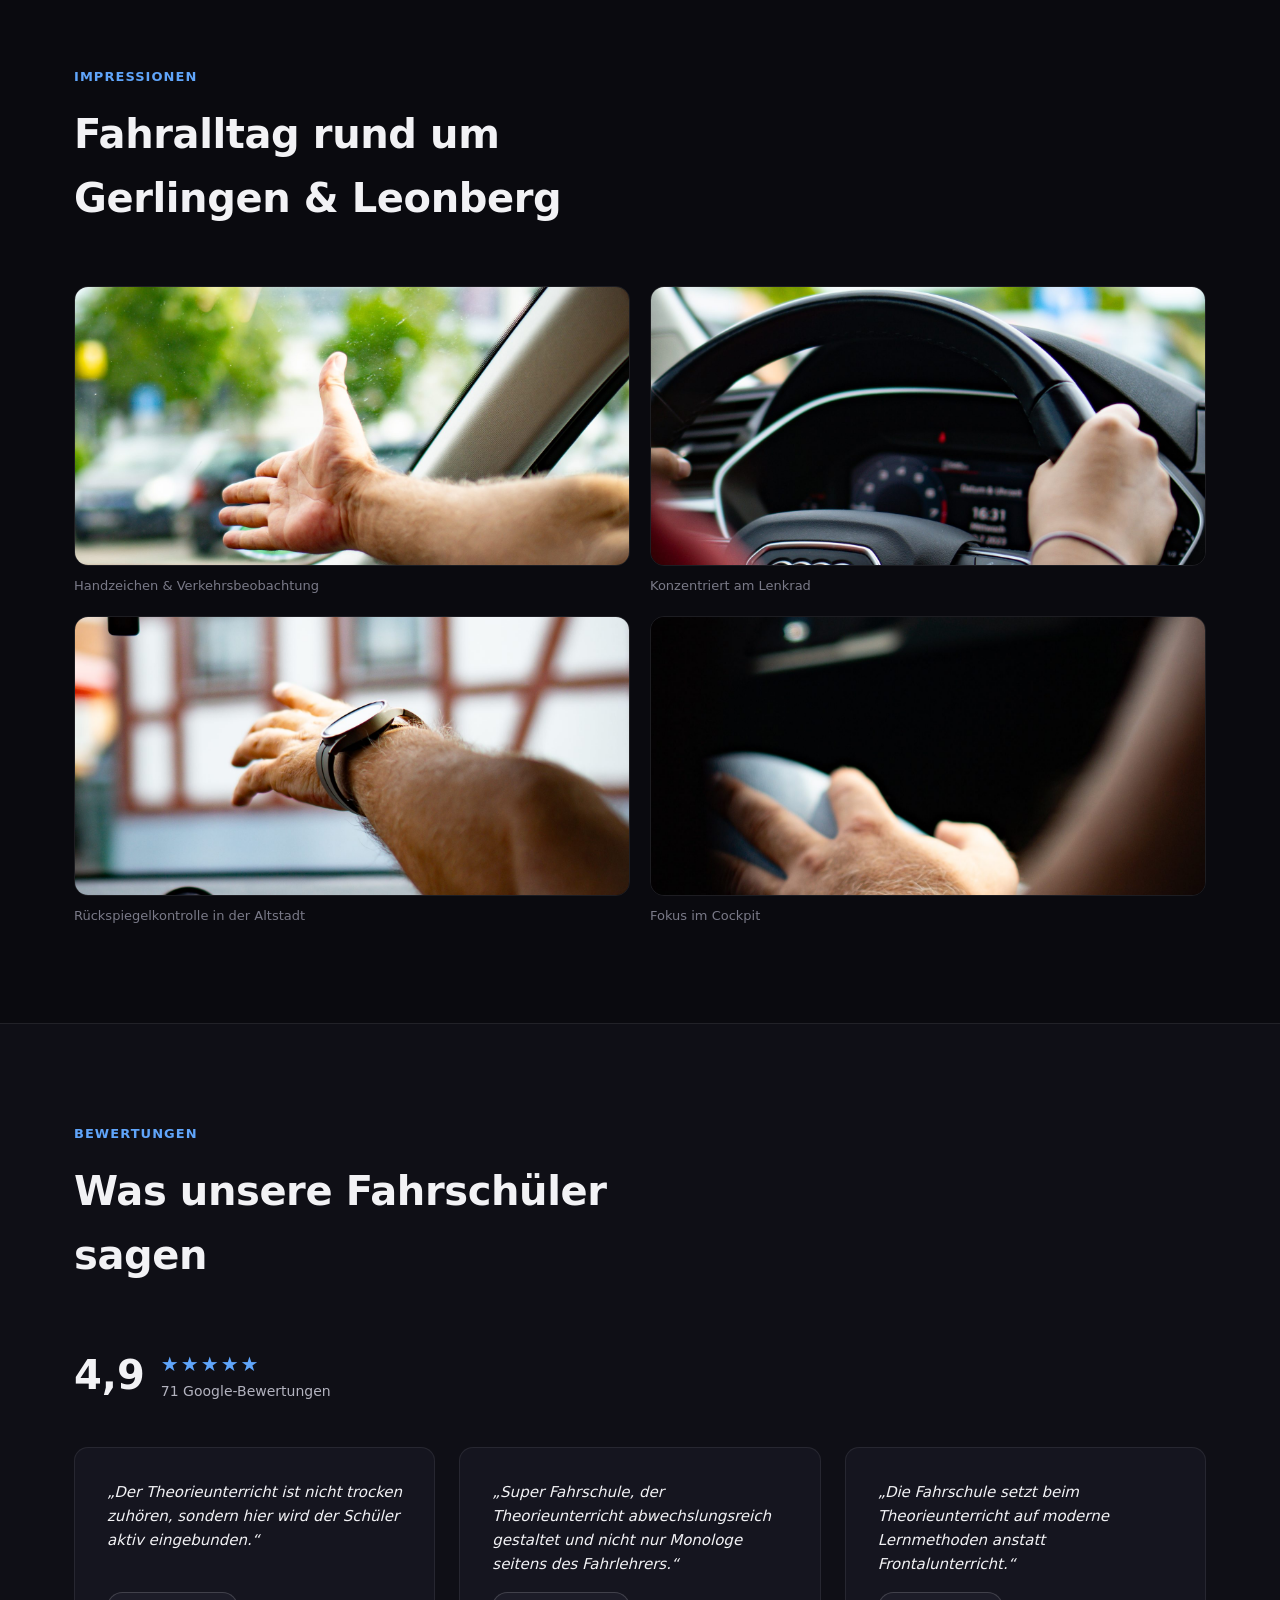
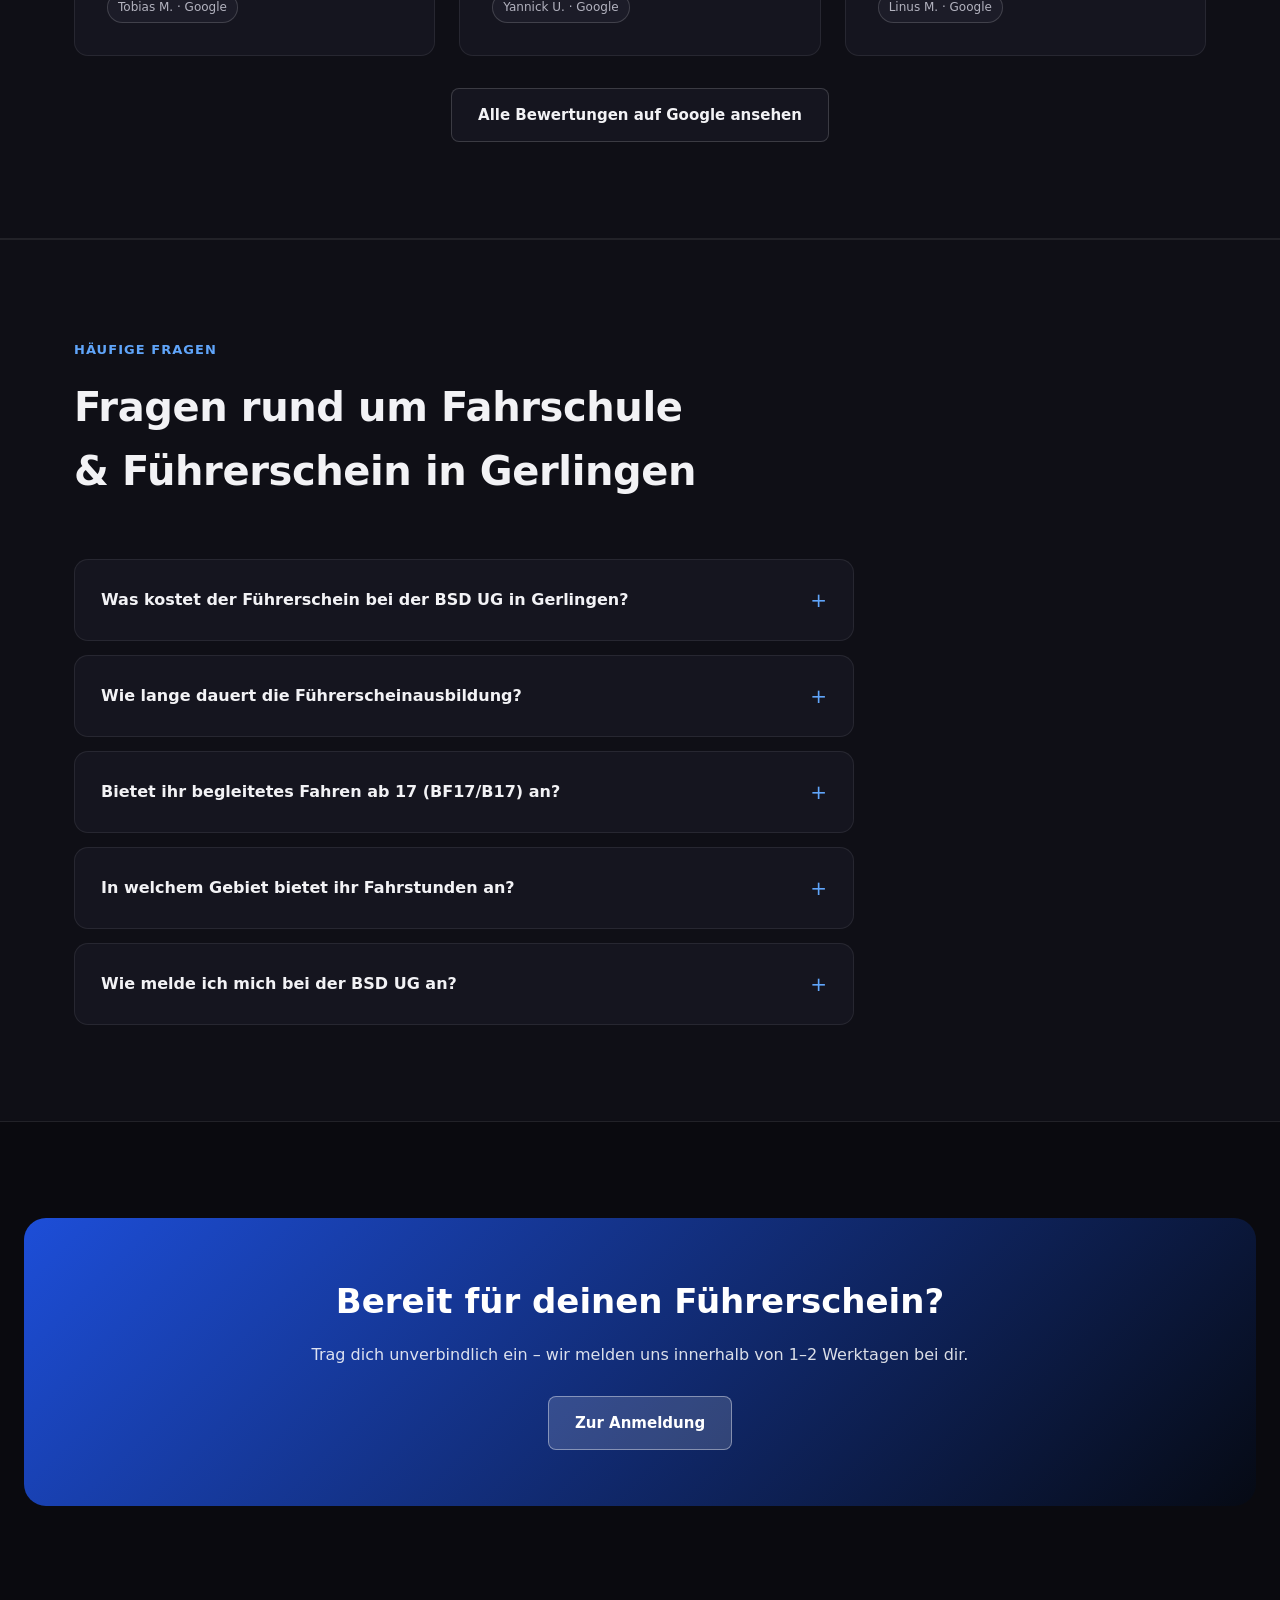
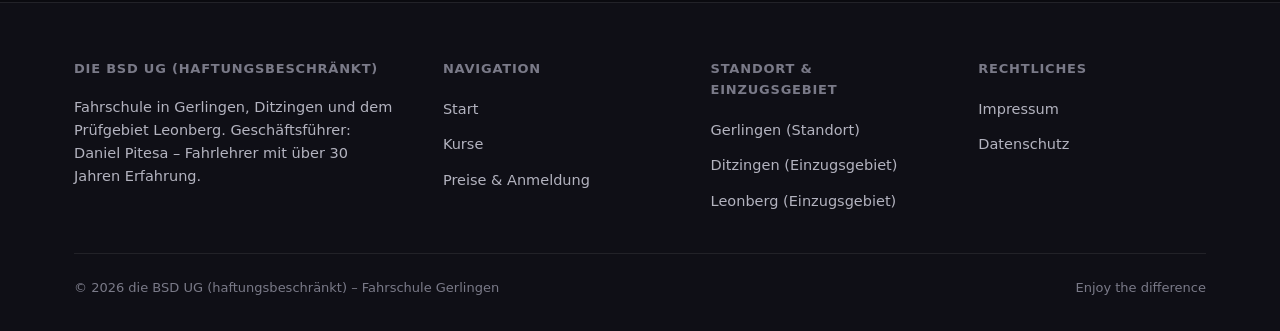
==== commit e2863daf: "Startseite: Ferienkurs als 'in Planung' kennzeichnen" ====
--- a/index.html
+++ b/index.html
@@ -118,26 +118,21 @@
     <div class="container">
       <div style="background: var(--gradient-2); border-radius: var(--radius-lg); padding: 40px 44px; border: 1px solid var(--border-strong); box-shadow: var(--shadow-md);">
         <div class="hero-badge" style="background: rgba(255,255,255,0.1); border-color: rgba(255,255,255,0.35); color: #fff; margin-bottom: 20px;">
-          <span class="dot"></span> Ferien-Intensivkurs · Sommerferien 2026
+          <span class="dot"></span> Ferien-Intensivkurs · in Planung
         </div>
         <h2 style="color: #fff; font-size: clamp(26px, 3.4vw, 38px); margin: 0 0 14px; max-width: 640px; letter-spacing: -0.01em;">
-          Ferienkurs im September – <span style="background: linear-gradient(135deg, #60a5fa 0%, #ffffff 100%); -webkit-background-clip: text; background-clip: text; color: transparent;">jetzt Platz sichern</span>
+          Nächster Ferienkurs – <span style="background: linear-gradient(135deg, #60a5fa 0%, #ffffff 100%); -webkit-background-clip: text; background-clip: text; color: transparent;">in Planung</span>
         </h2>
         <p style="color: rgba(255,255,255,0.82); font-size: 16px; max-width: 580px; margin: 0 0 32px;">
-          Kompakter Intensivkurs für Klasse B vom 14.09. bis 19.09.2026 – ideal, um den Führerschein
-          in einer Woche spürbar voranzubringen. Motorrad-Intensivkurs auf Anfrage. Plätze sind begrenzt.
+          Der nächste kompakte Intensivkurs für Klasse B ist in Planung. Die Termine veröffentlichen
+          wir hier, sobald sie feststehen – melde dich gern schon jetzt unverbindlich vor. Motorrad-Intensivkurs auf Anfrage.
         </p>
 
         <div class="grid grid-2" style="margin-bottom: 32px;">
           <table class="price-table">
             <thead><tr><th>Termin</th><th>Uhrzeit</th></tr></thead>
             <tbody>
-              <tr><td>Mo, 14.09.</td><td class="price">19:00 Uhr</td></tr>
-              <tr><td>Di, 15.09.</td><td class="price">18:00 Uhr</td></tr>
-              <tr><td>Mi, 16.09.</td><td class="price">19:00 Uhr</td></tr>
-              <tr><td>Do, 17.09.</td><td class="price">18:00 Uhr</td></tr>
-              <tr><td>Sa, 19.09.</td><td class="price">09:00–10:30 Uhr</td></tr>
-              <tr><td>Sa, 19.09.</td><td class="price">10:30–12:00 Uhr</td></tr>
+              <tr><td>Nächster Ferienkurs</td><td class="price">in Planung</td></tr>
             </tbody>
           </table>
           <div style="display: flex; flex-direction: column; gap: 16px; justify-content: center;">
@@ -154,7 +149,7 @@
         </div>
 
         <a href="preise-anmeldung.html#anmeldung" class="btn btn-secondary" style="background: rgba(255,255,255,0.15); border-color: rgba(255,255,255,0.4); color: #fff;">
-          Jetzt anmelden &amp; Platz sichern
+          Unverbindlich vormerken lassen
         </a>
       </div>
     </div>
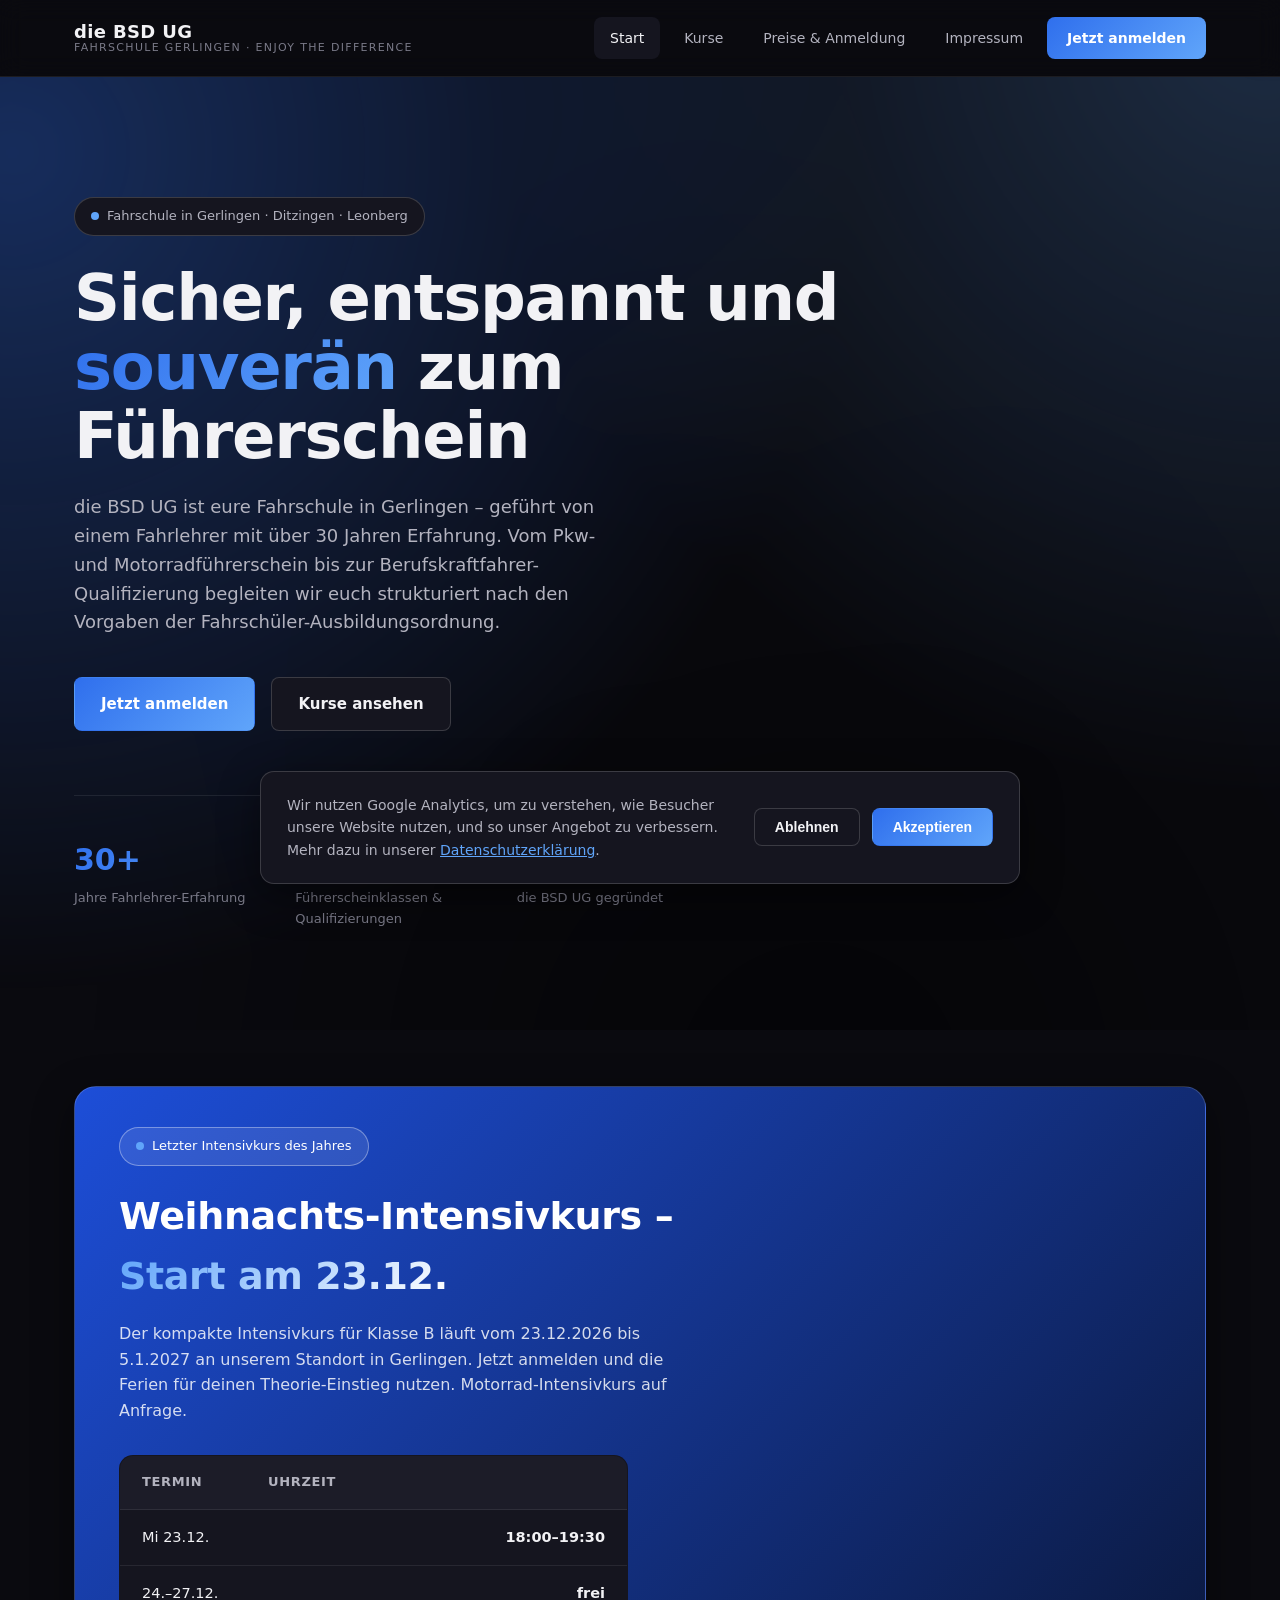
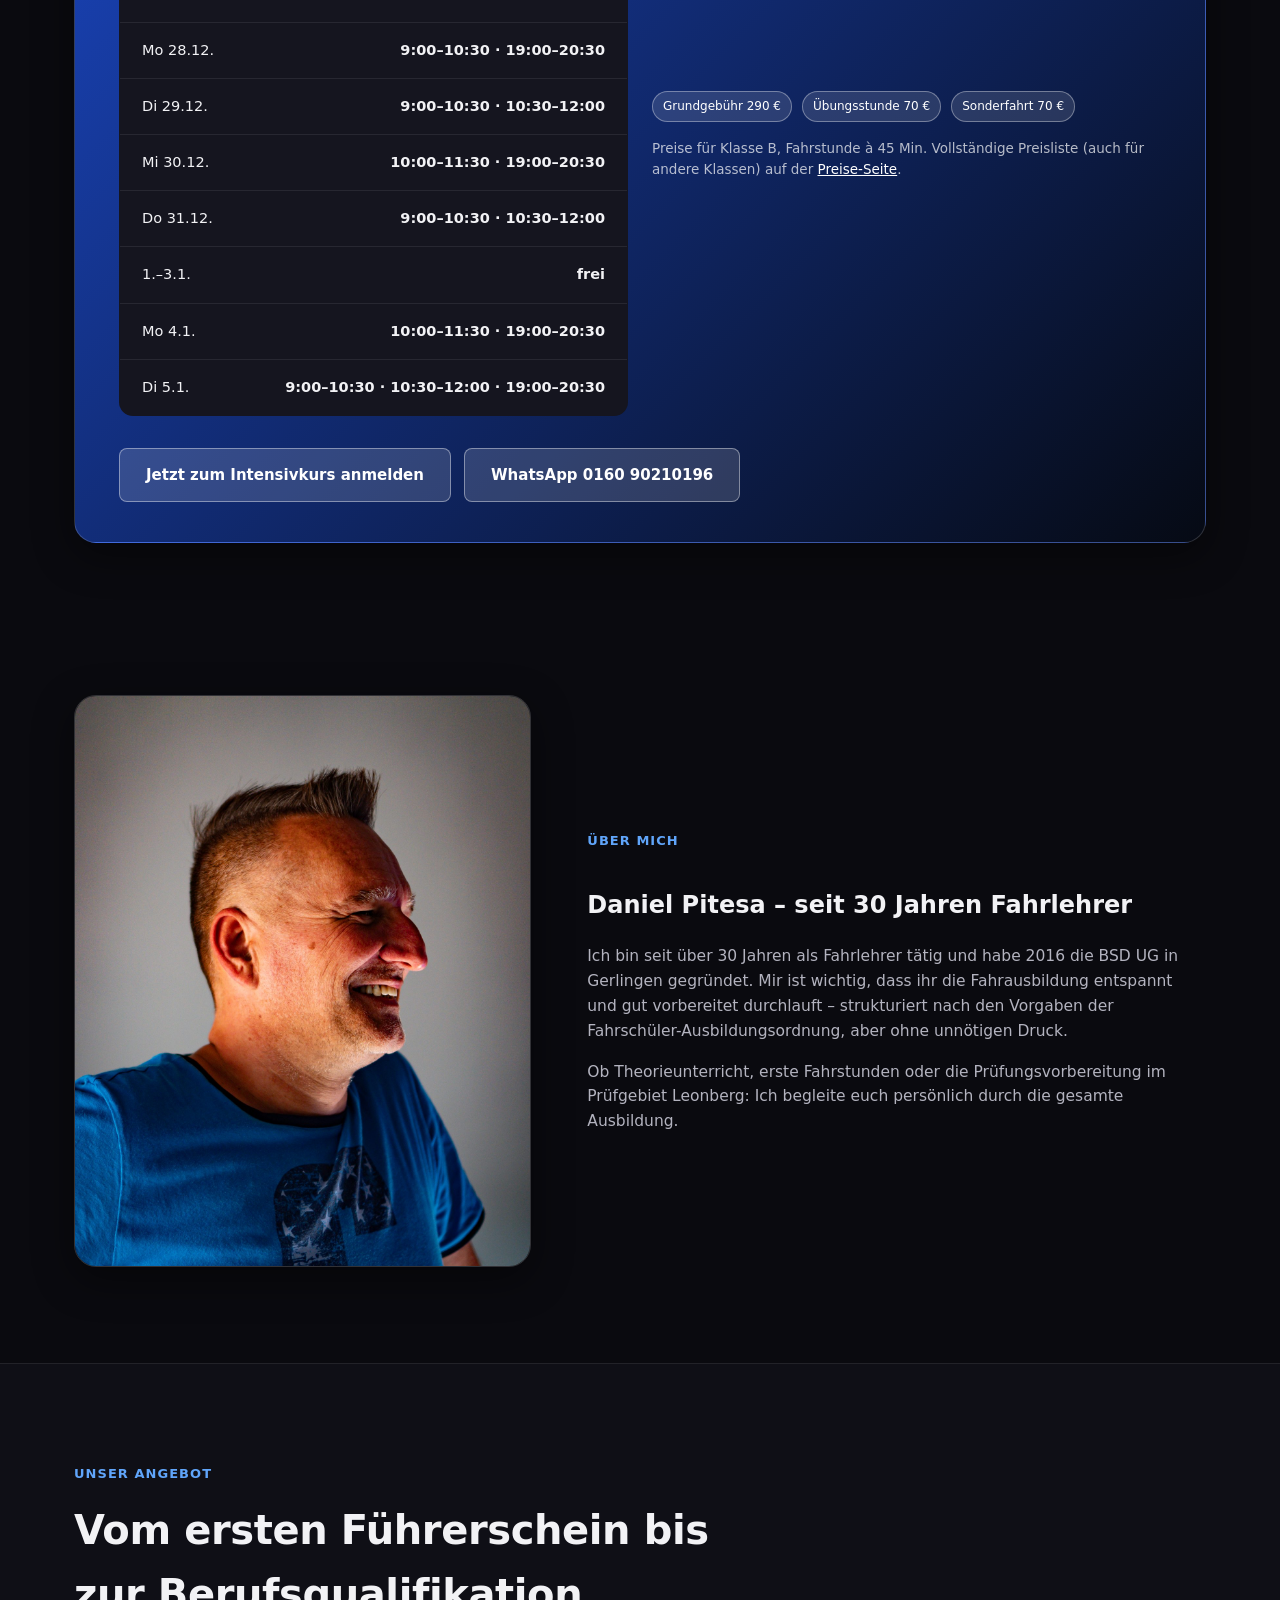
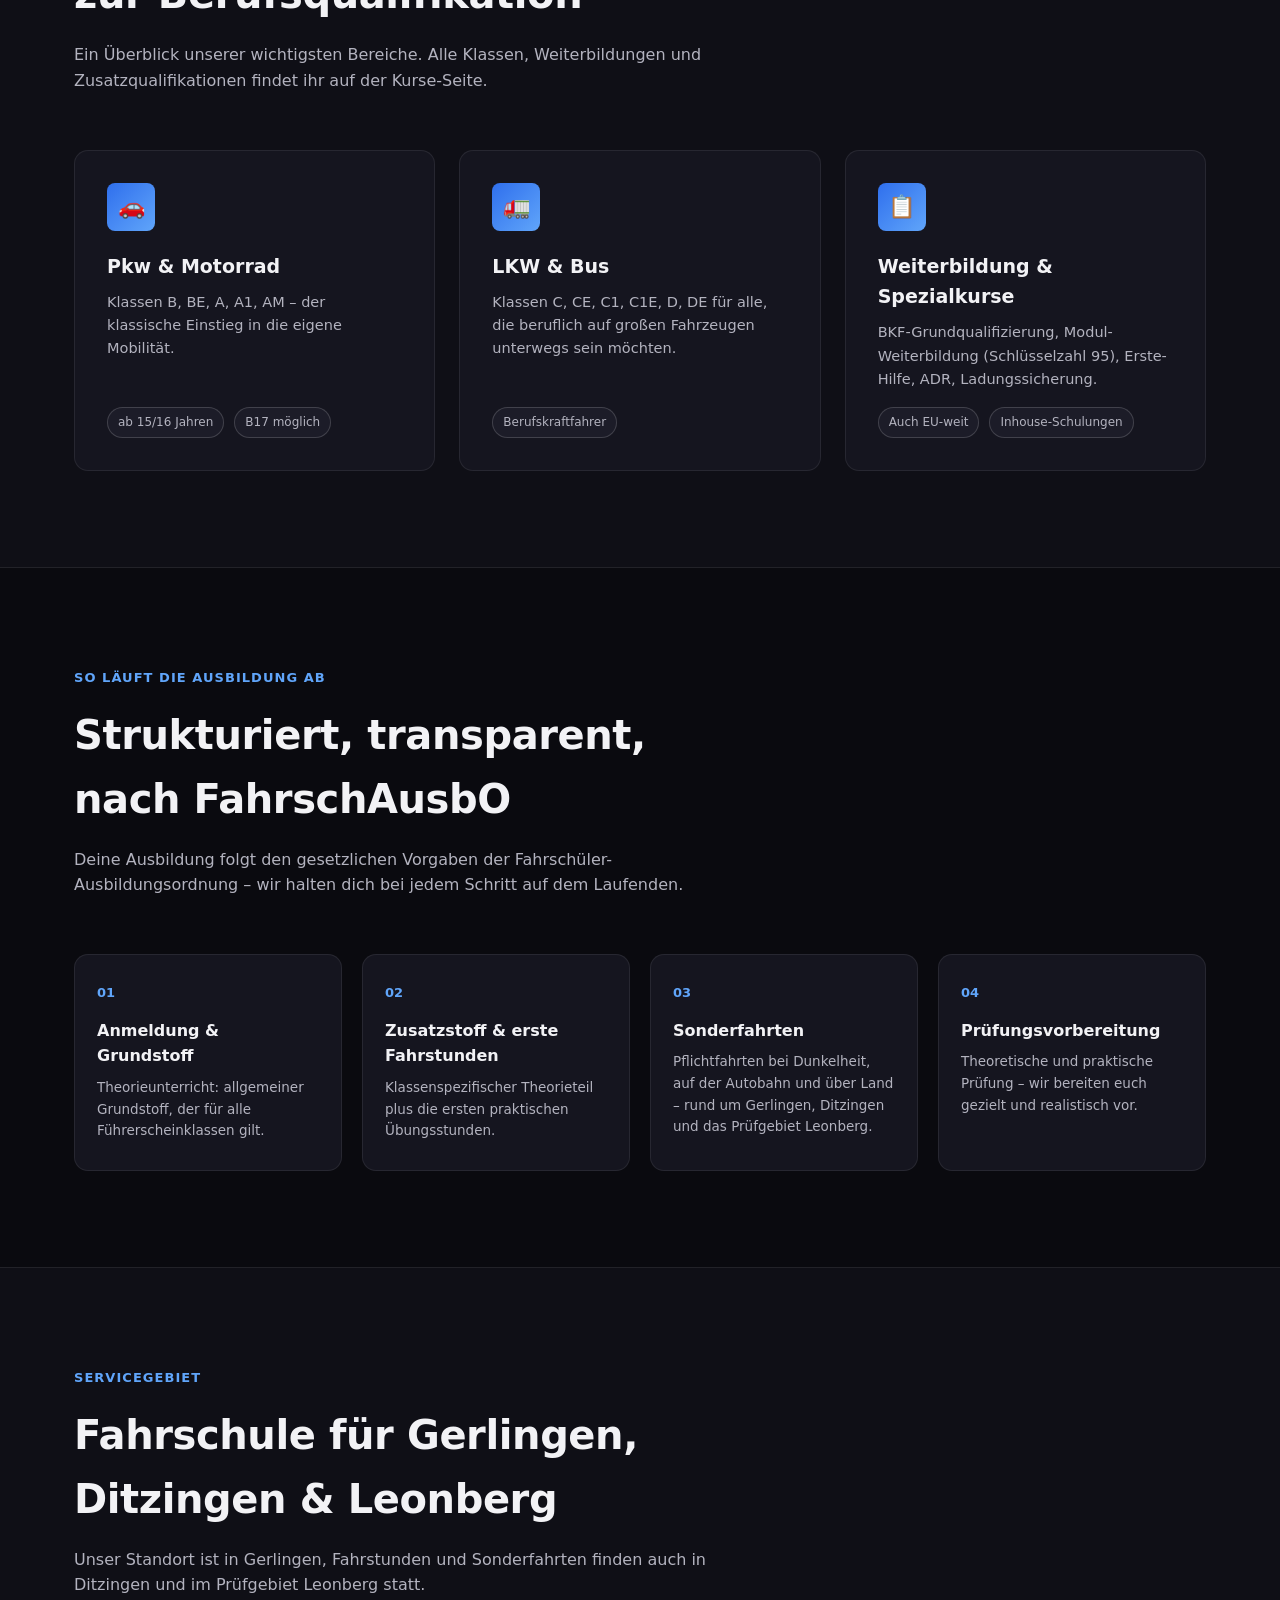
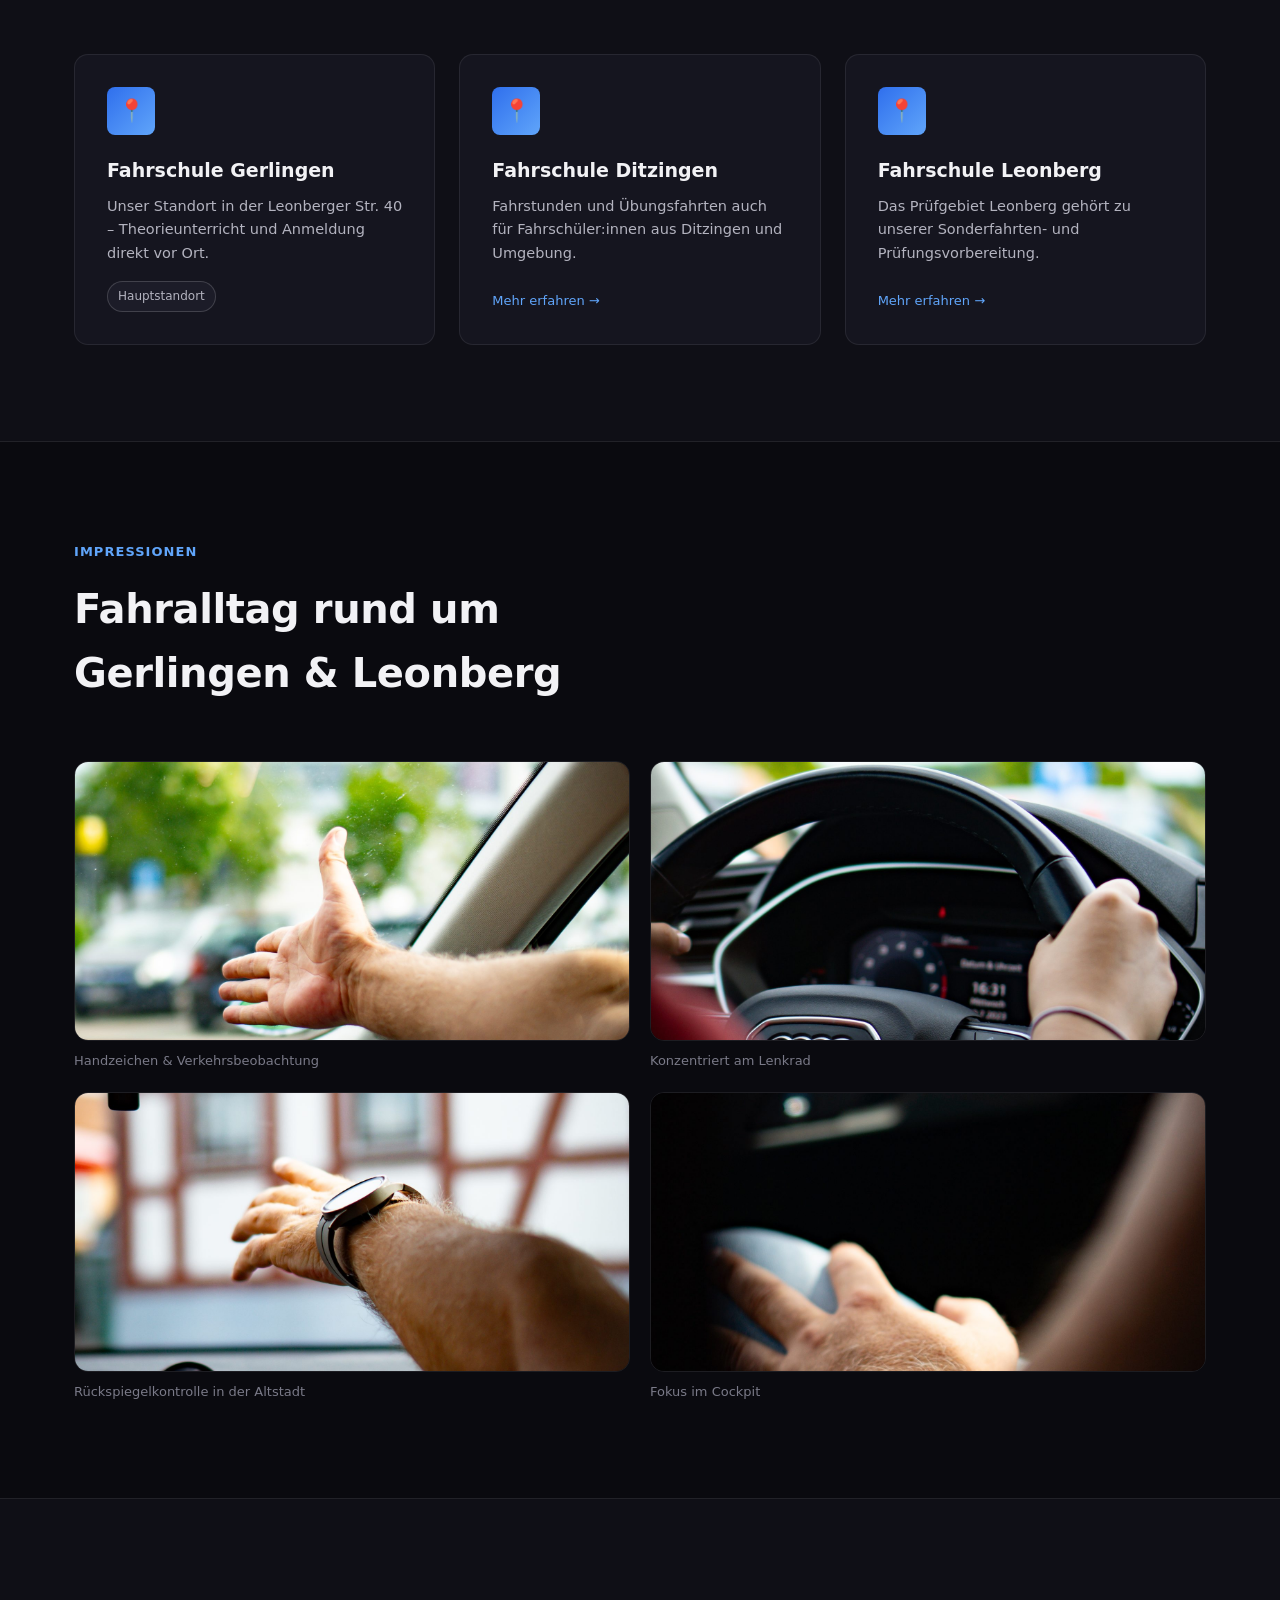
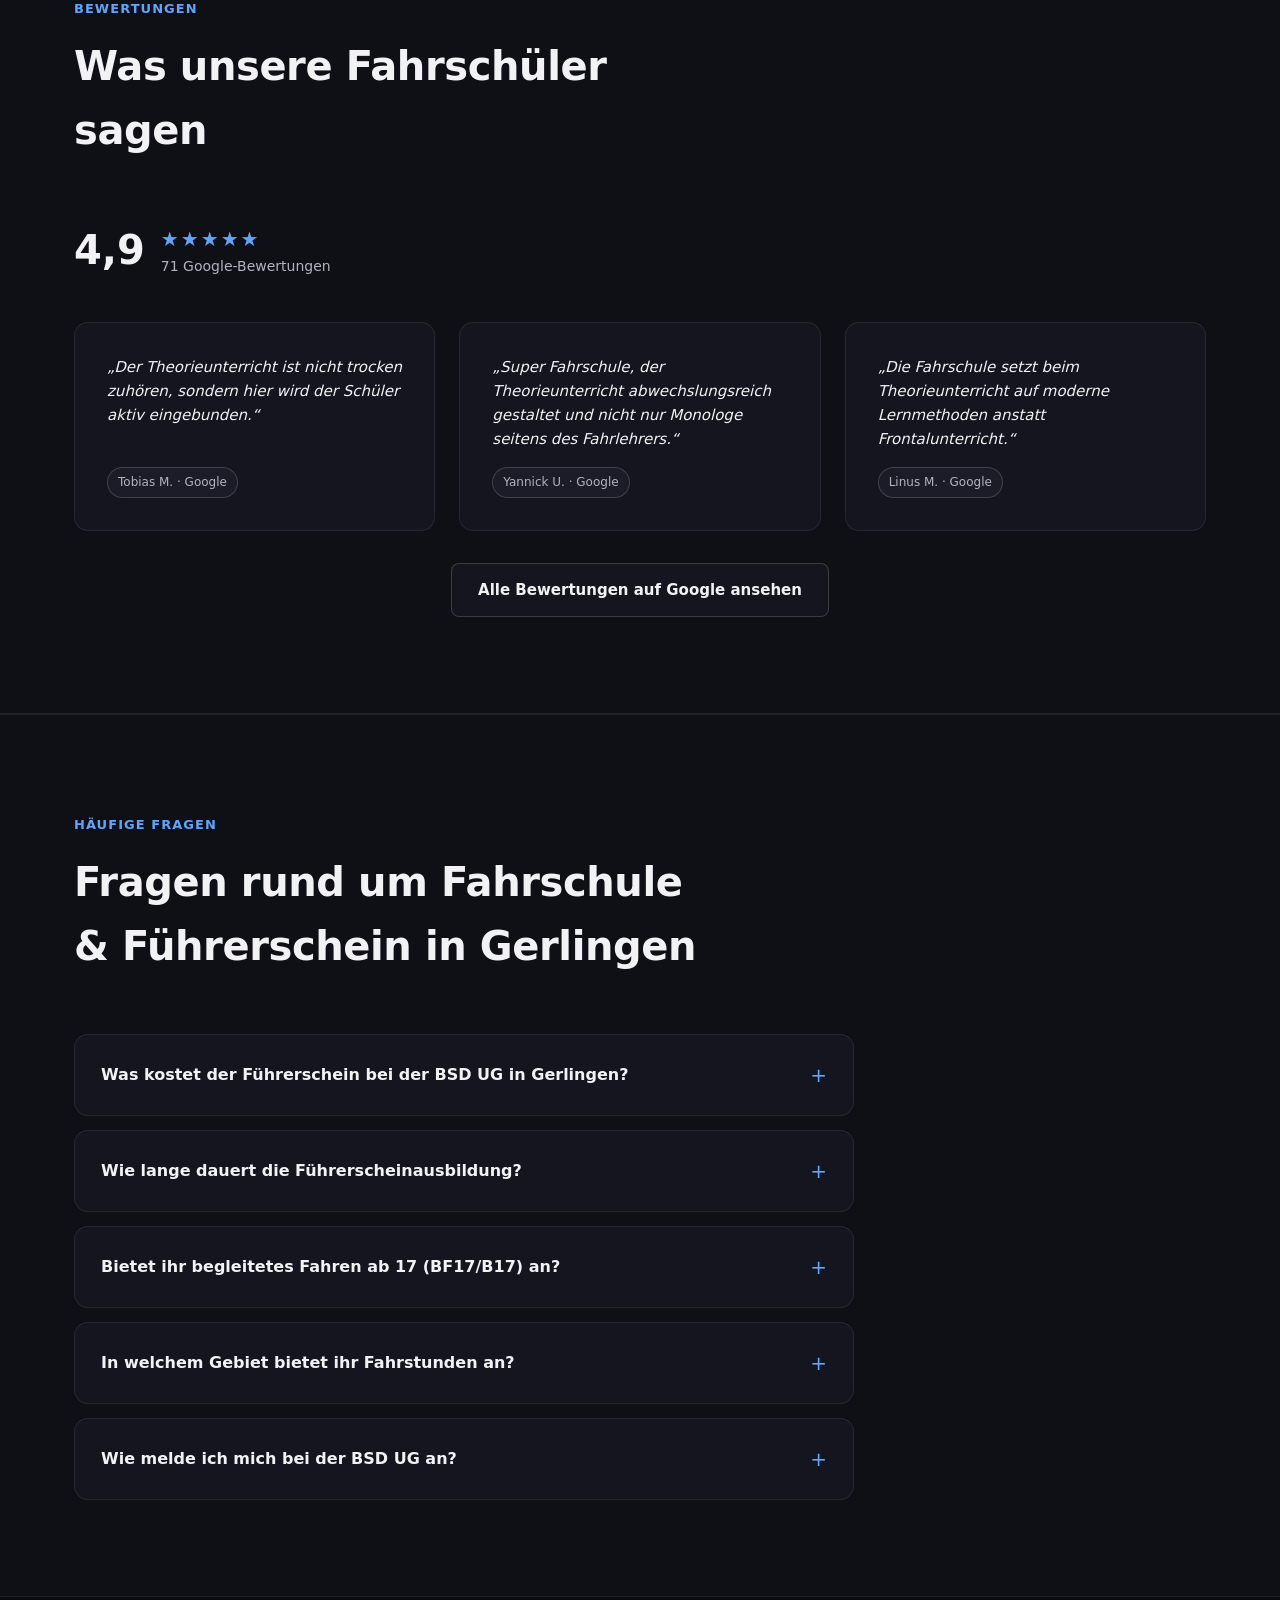
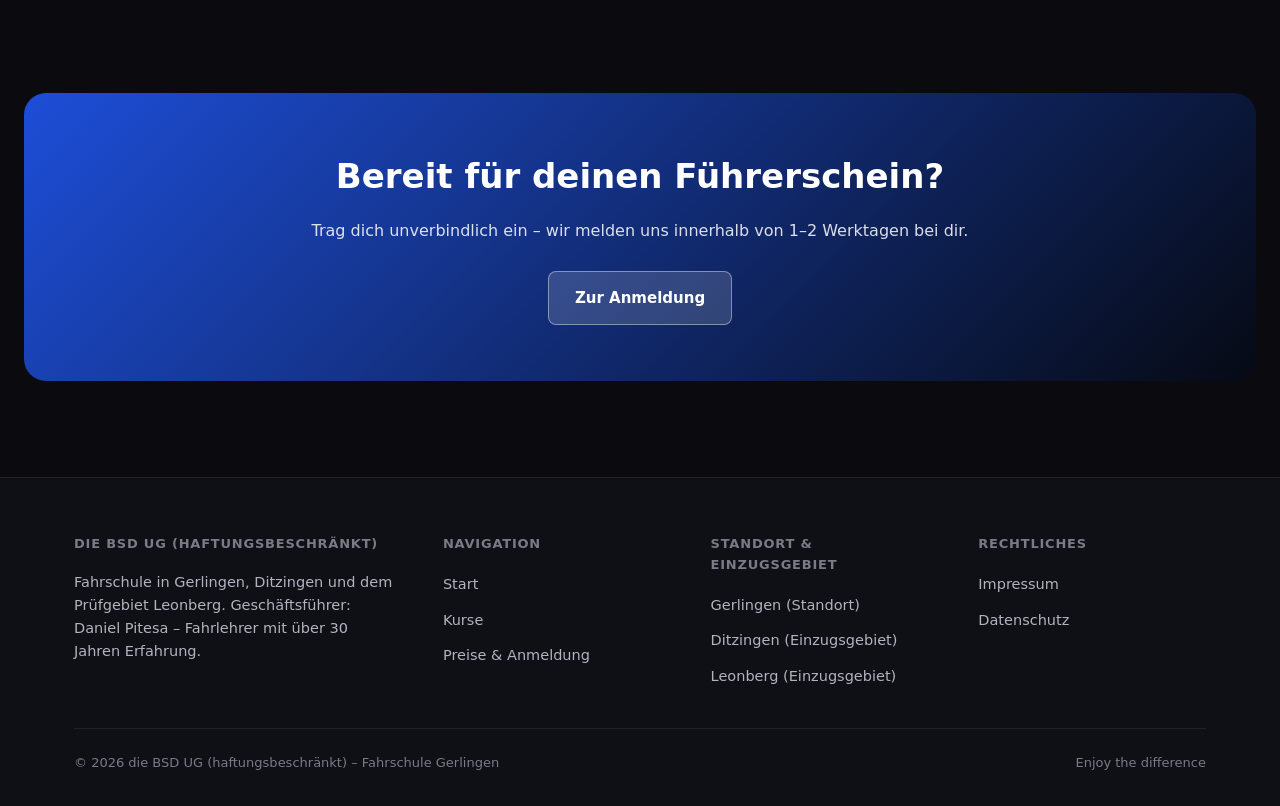
==== commit 6dc5389f: "Startseite: Weihnachts-Intensivkurs 23.12.-5.1. mit Terminplan und Anmeldung Co-Authored-By: Claude " ====
--- a/index.html
+++ b/index.html
@@ -118,21 +118,29 @@
     <div class="container">
       <div style="background: var(--gradient-2); border-radius: var(--radius-lg); padding: 40px 44px; border: 1px solid var(--border-strong); box-shadow: var(--shadow-md);">
         <div class="hero-badge" style="background: rgba(255,255,255,0.1); border-color: rgba(255,255,255,0.35); color: #fff; margin-bottom: 20px;">
-          <span class="dot"></span> Ferien-Intensivkurs · in Planung
+          <span class="dot"></span> Letzter Intensivkurs des Jahres
         </div>
         <h2 style="color: #fff; font-size: clamp(26px, 3.4vw, 38px); margin: 0 0 14px; max-width: 640px; letter-spacing: -0.01em;">
-          Nächster Ferienkurs – <span style="background: linear-gradient(135deg, #60a5fa 0%, #ffffff 100%); -webkit-background-clip: text; background-clip: text; color: transparent;">in Planung</span>
+          Weihnachts-Intensivkurs – <span style="background: linear-gradient(135deg, #60a5fa 0%, #ffffff 100%); -webkit-background-clip: text; background-clip: text; color: transparent;">Start am 23.12.</span>
         </h2>
         <p style="color: rgba(255,255,255,0.82); font-size: 16px; max-width: 580px; margin: 0 0 32px;">
-          Der nächste kompakte Intensivkurs für Klasse B ist in Planung. Die Termine veröffentlichen
-          wir hier, sobald sie feststehen – melde dich gern schon jetzt unverbindlich vor. Motorrad-Intensivkurs auf Anfrage.
+          Der kompakte Intensivkurs für Klasse B läuft vom 23.12.2026 bis 5.1.2027 an unserem Standort in Gerlingen.
+          Jetzt anmelden und die Ferien für deinen Theorie-Einstieg nutzen. Motorrad-Intensivkurs auf Anfrage.
         </p>
 
         <div class="grid grid-2" style="margin-bottom: 32px;">
           <table class="price-table">
             <thead><tr><th>Termin</th><th>Uhrzeit</th></tr></thead>
             <tbody>
-              <tr><td>Nächster Ferienkurs</td><td class="price">in Planung</td></tr>
+              <tr><td>Mi 23.12.</td><td class="price">18:00–19:30</td></tr>
+              <tr><td>24.–27.12.</td><td class="price">frei</td></tr>
+              <tr><td>Mo 28.12.</td><td class="price">9:00–10:30 · 19:00–20:30</td></tr>
+              <tr><td>Di 29.12.</td><td class="price">9:00–10:30 · 10:30–12:00</td></tr>
+              <tr><td>Mi 30.12.</td><td class="price">10:00–11:30 · 19:00–20:30</td></tr>
+              <tr><td>Do 31.12.</td><td class="price">9:00–10:30 · 10:30–12:00</td></tr>
+              <tr><td>1.–3.1.</td><td class="price">frei</td></tr>
+              <tr><td>Mo 4.1.</td><td class="price">10:00–11:30 · 19:00–20:30</td></tr>
+              <tr><td>Di 5.1.</td><td class="price">9:00–10:30 · 10:30–12:00 · 19:00–20:30</td></tr>
             </tbody>
           </table>
           <div style="display: flex; flex-direction: column; gap: 16px; justify-content: center;">
@@ -149,7 +157,10 @@
         </div>
 
         <a href="preise-anmeldung.html#anmeldung" class="btn btn-secondary" style="background: rgba(255,255,255,0.15); border-color: rgba(255,255,255,0.4); color: #fff;">
-          Unverbindlich vormerken lassen
+          Jetzt zum Intensivkurs anmelden
+        </a>
+        <a href="https://wa.me/4916090210196" class="btn btn-secondary" style="background: rgba(255,255,255,0.15); border-color: rgba(255,255,255,0.4); color: #fff; margin-left: 8px;">
+          WhatsApp 0160 90210196
         </a>
       </div>
     </div>
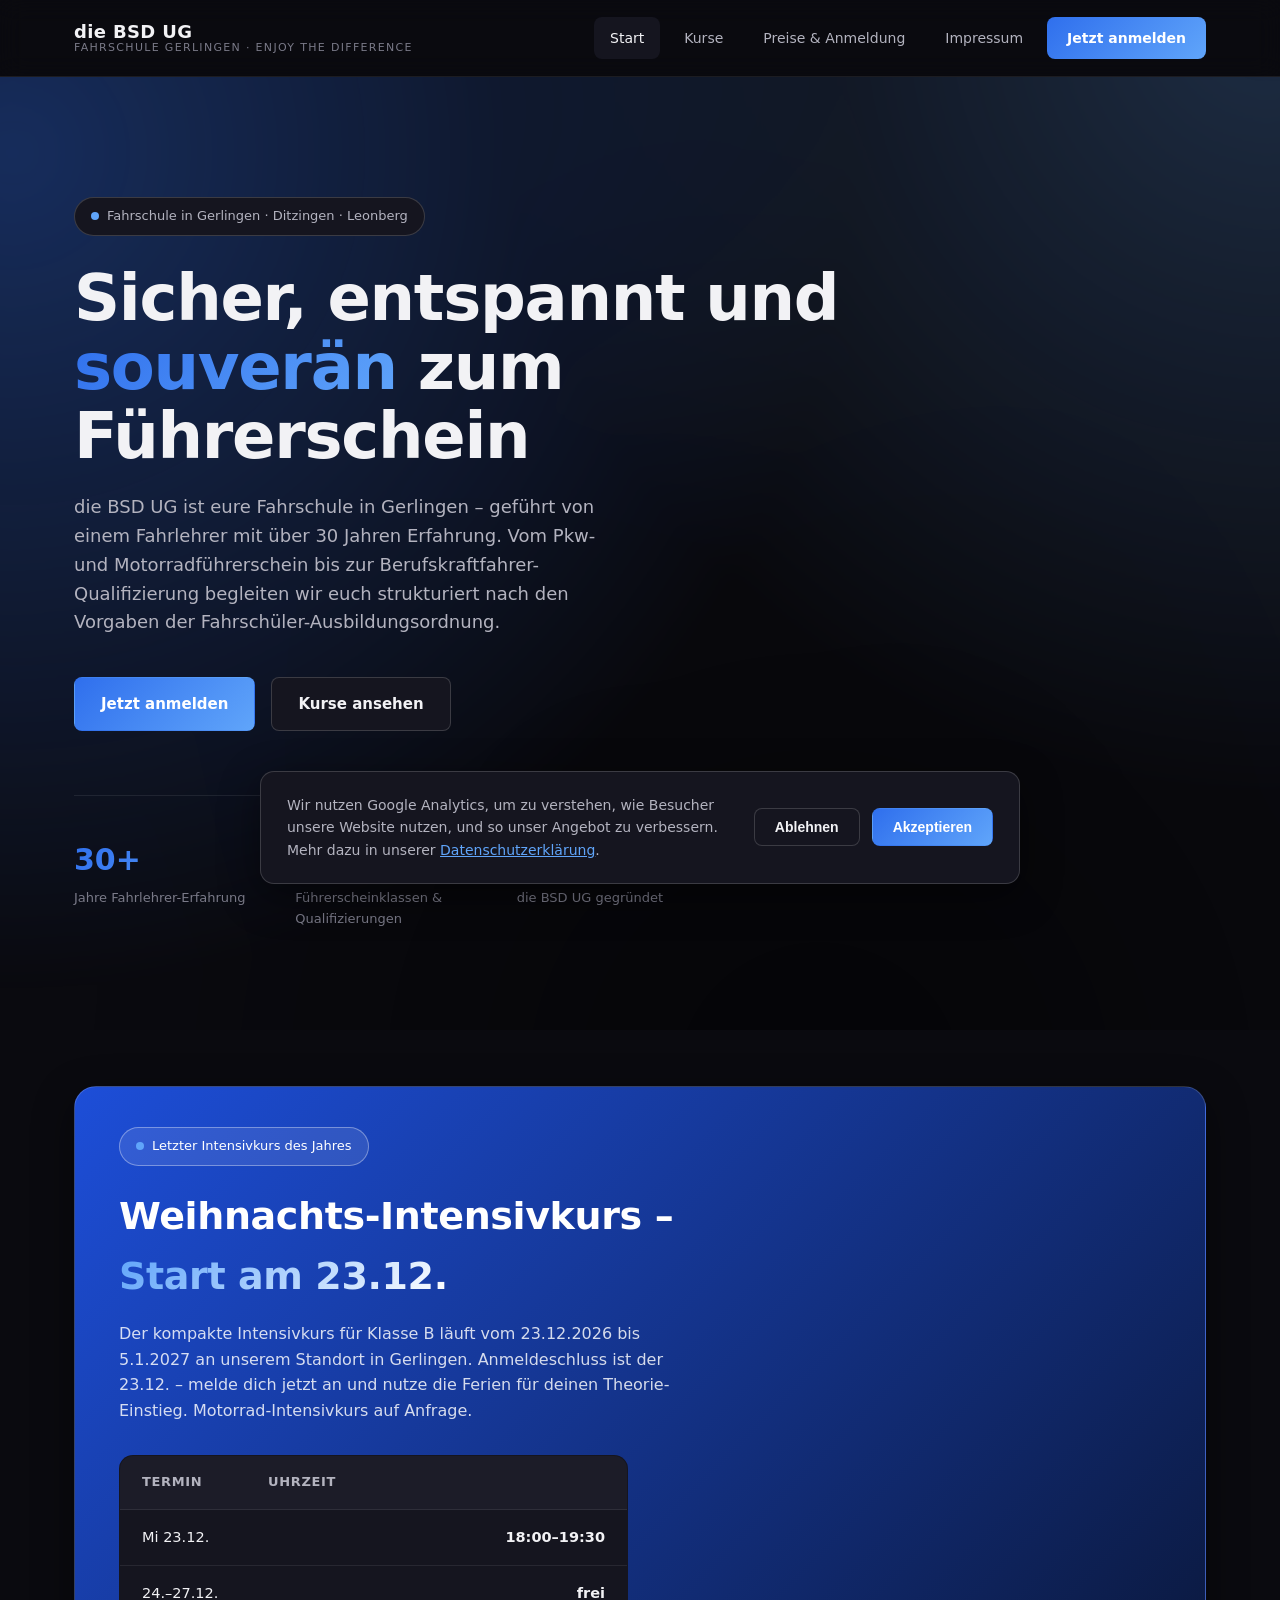
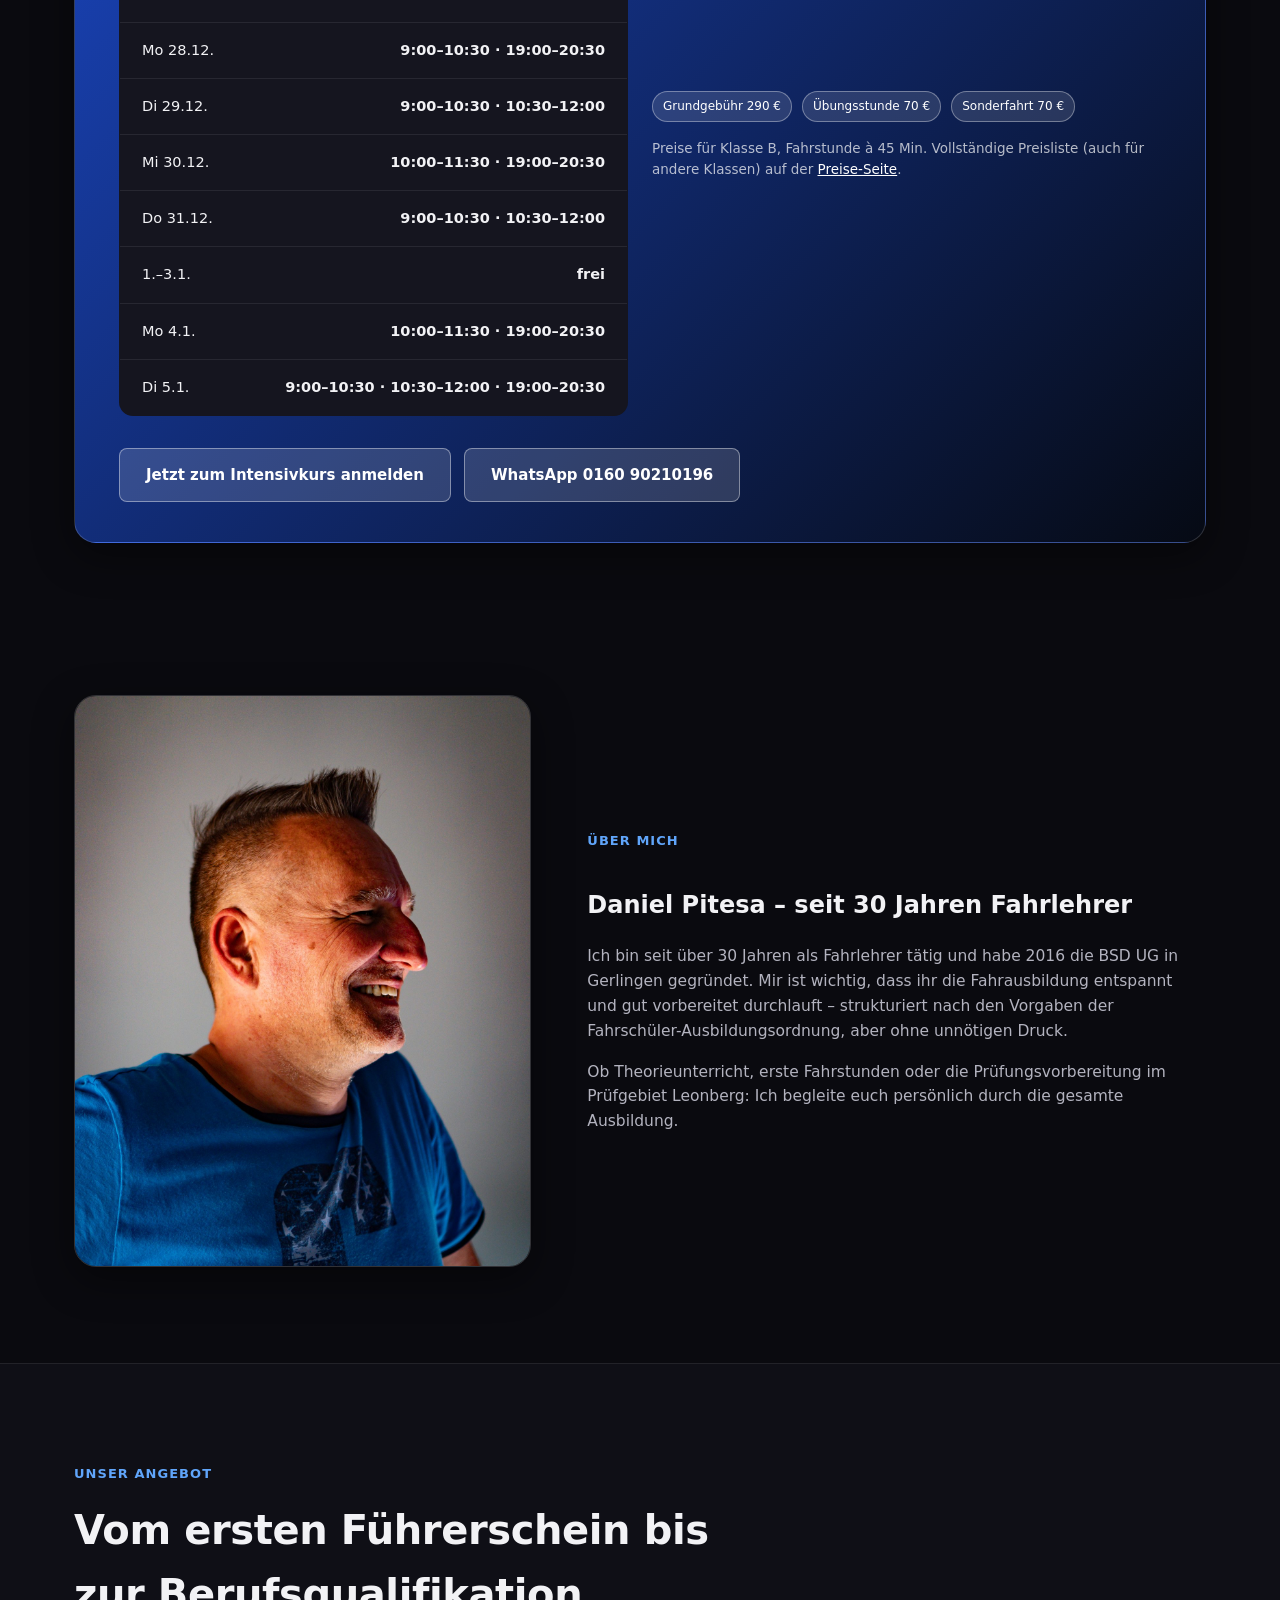
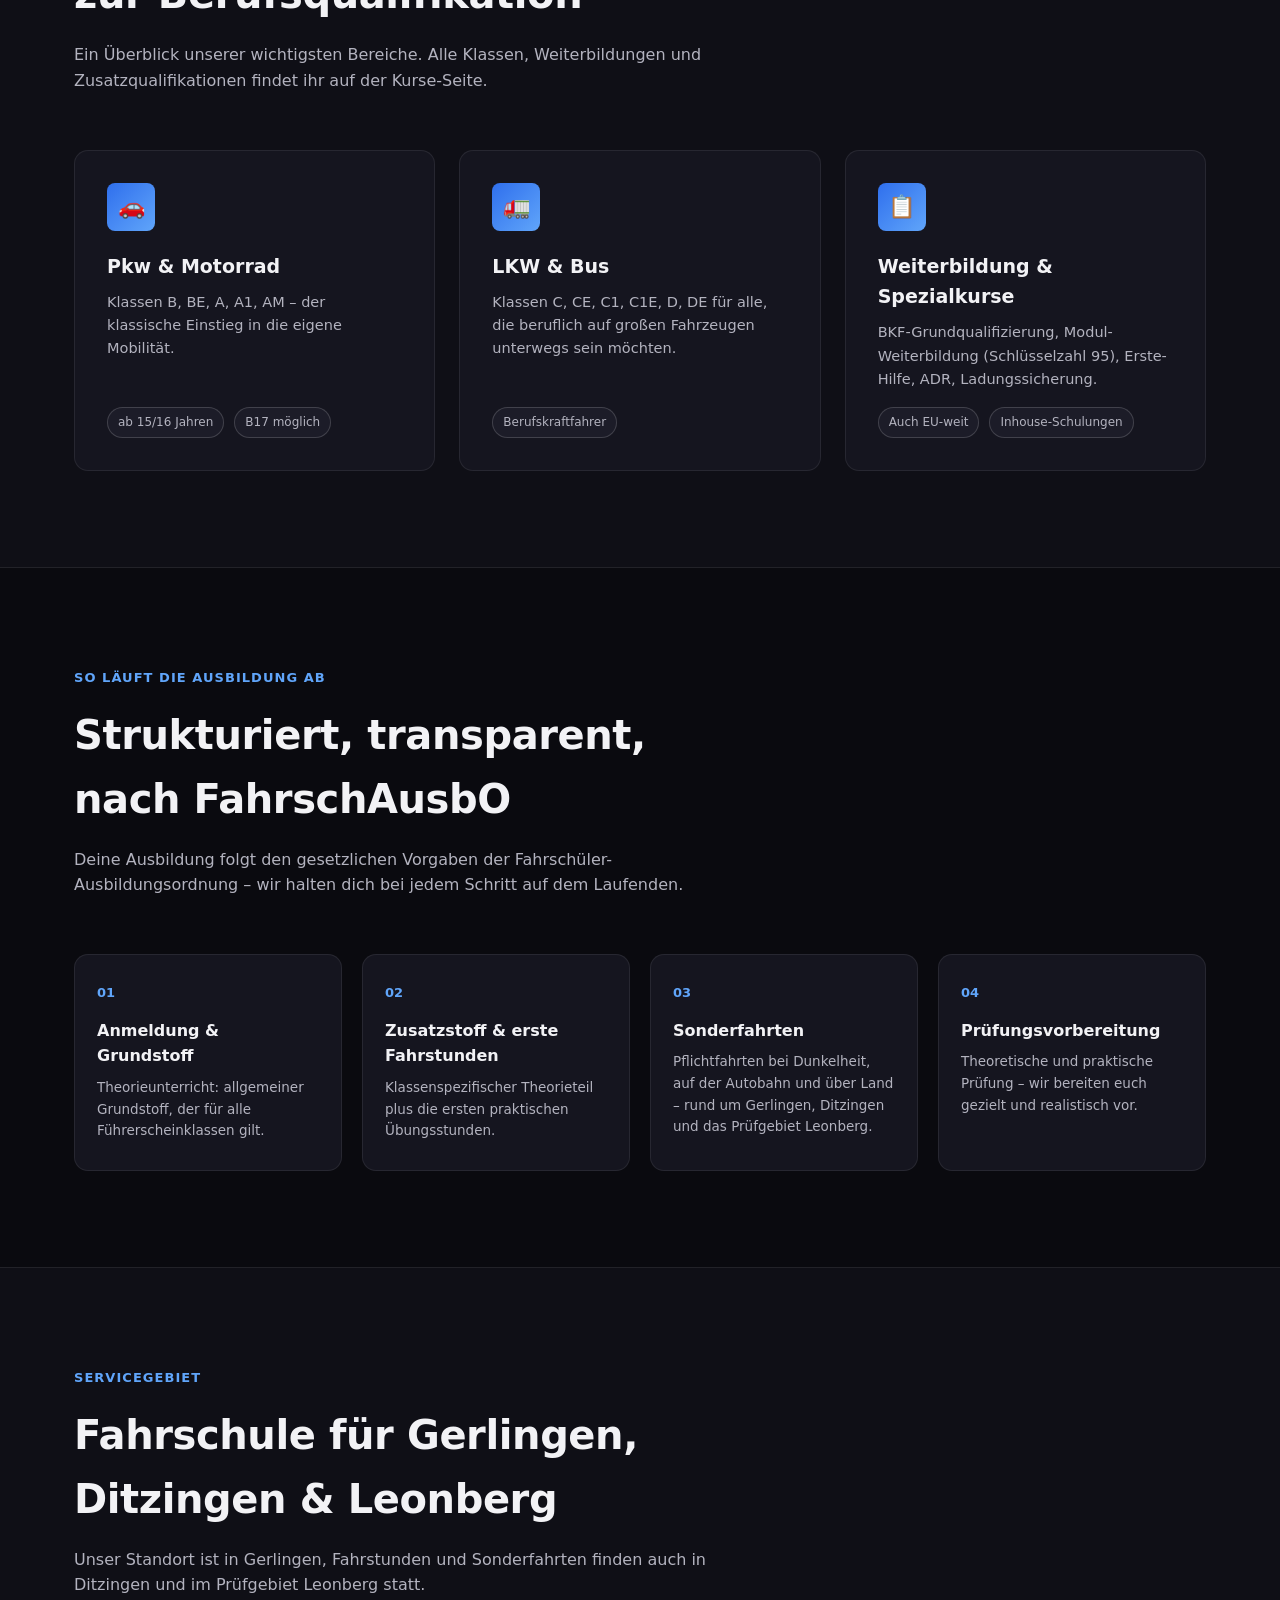
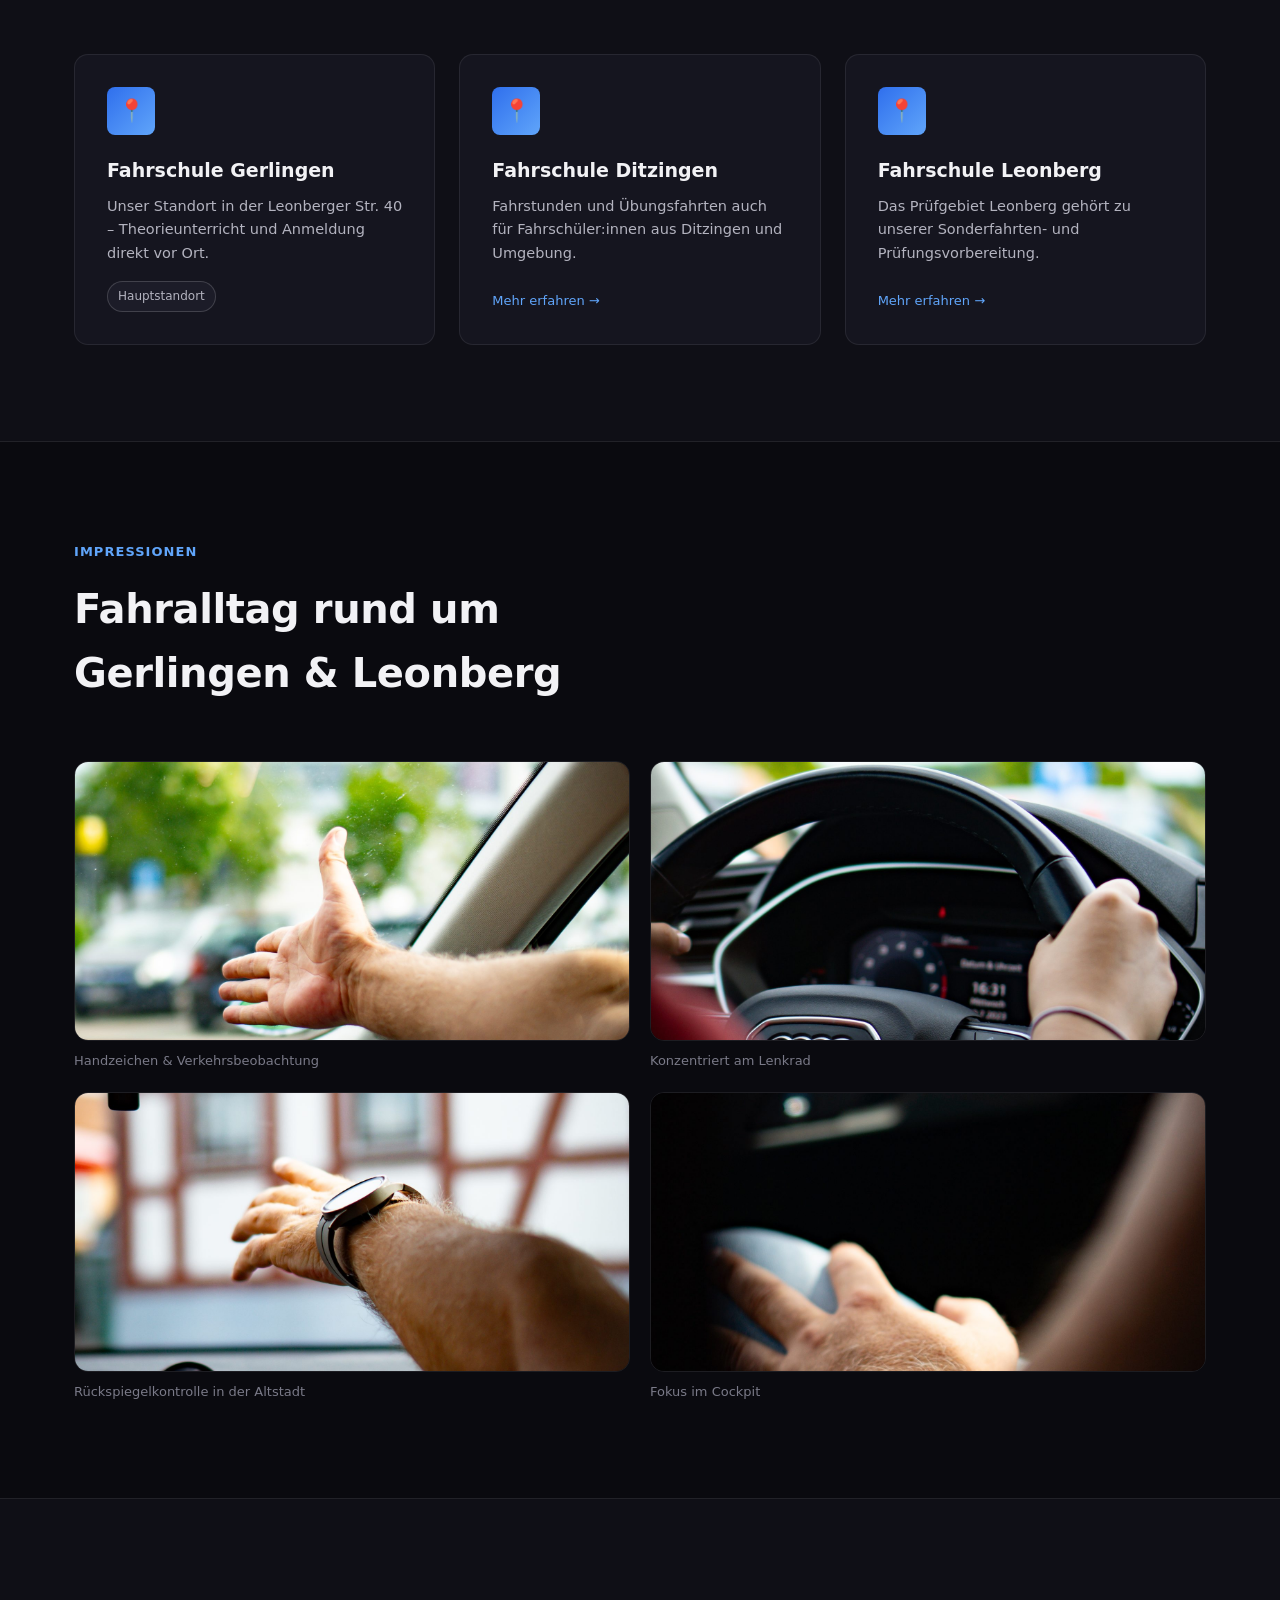
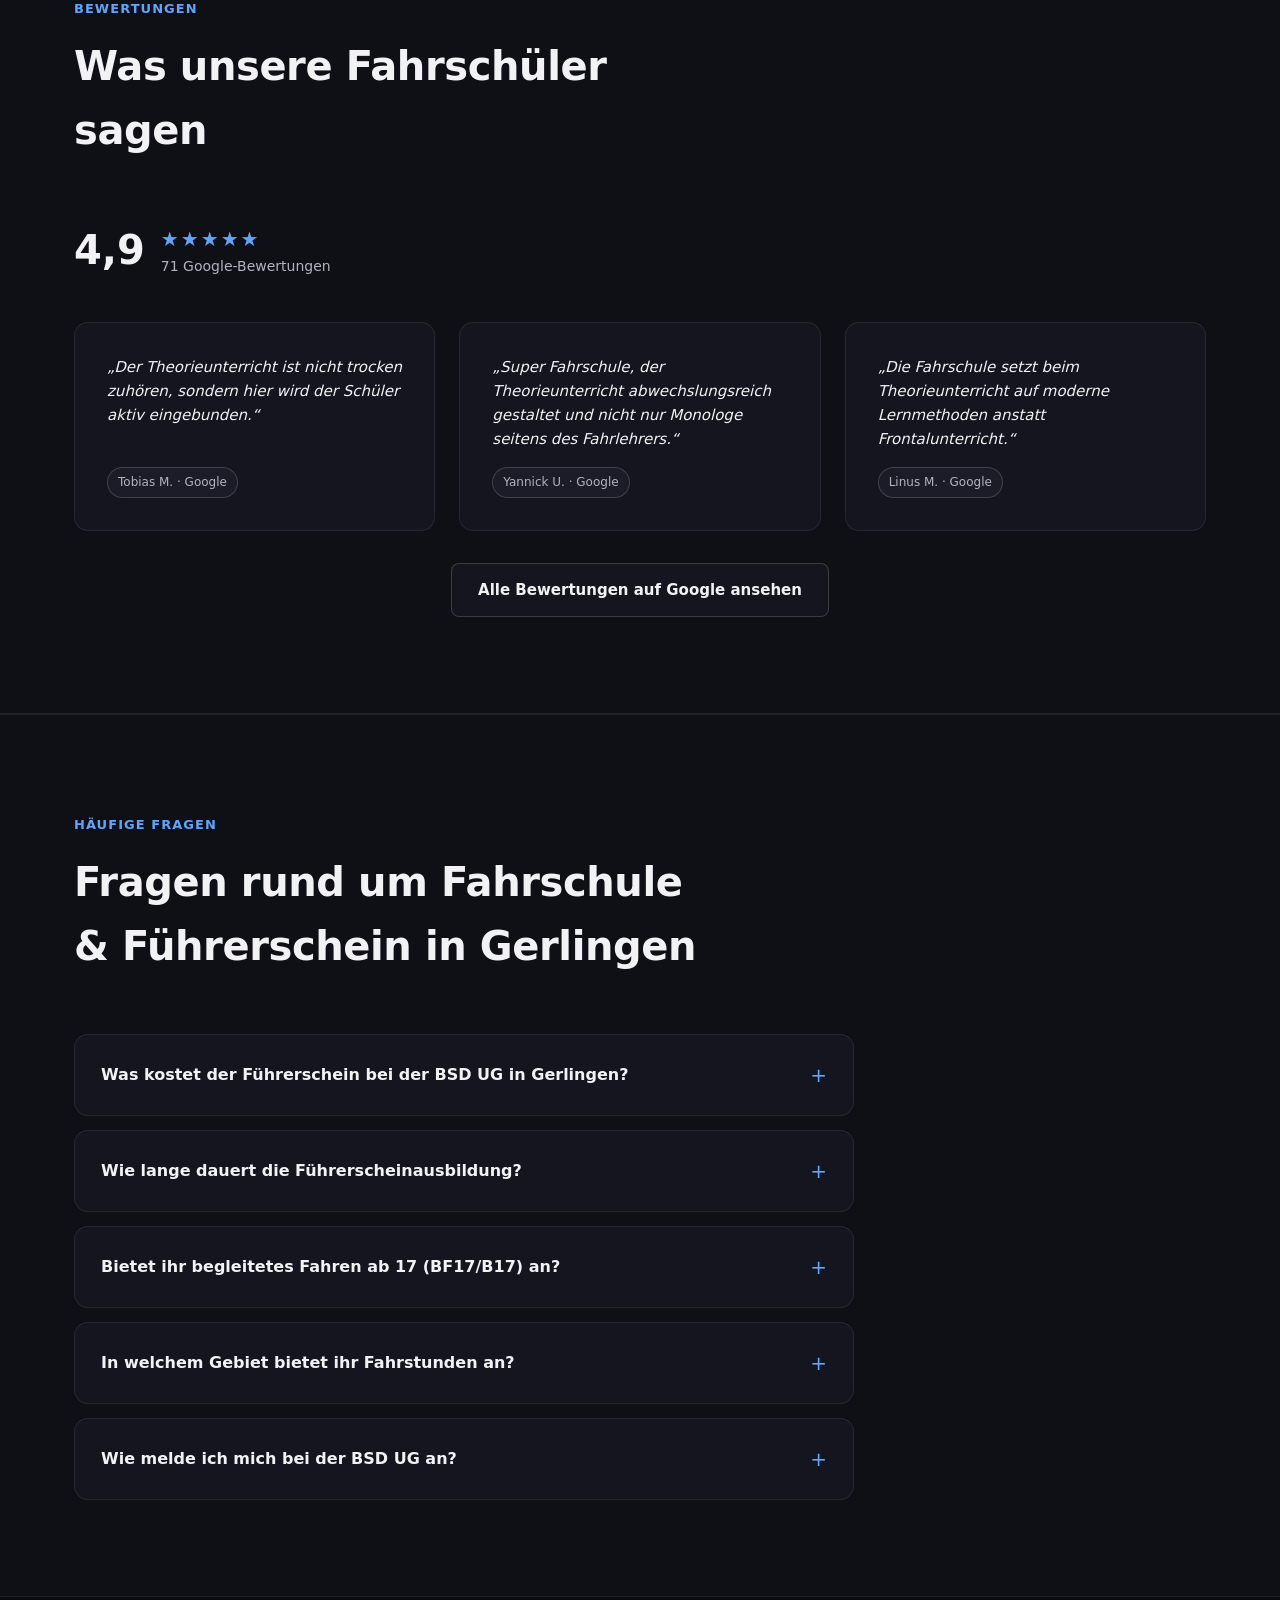
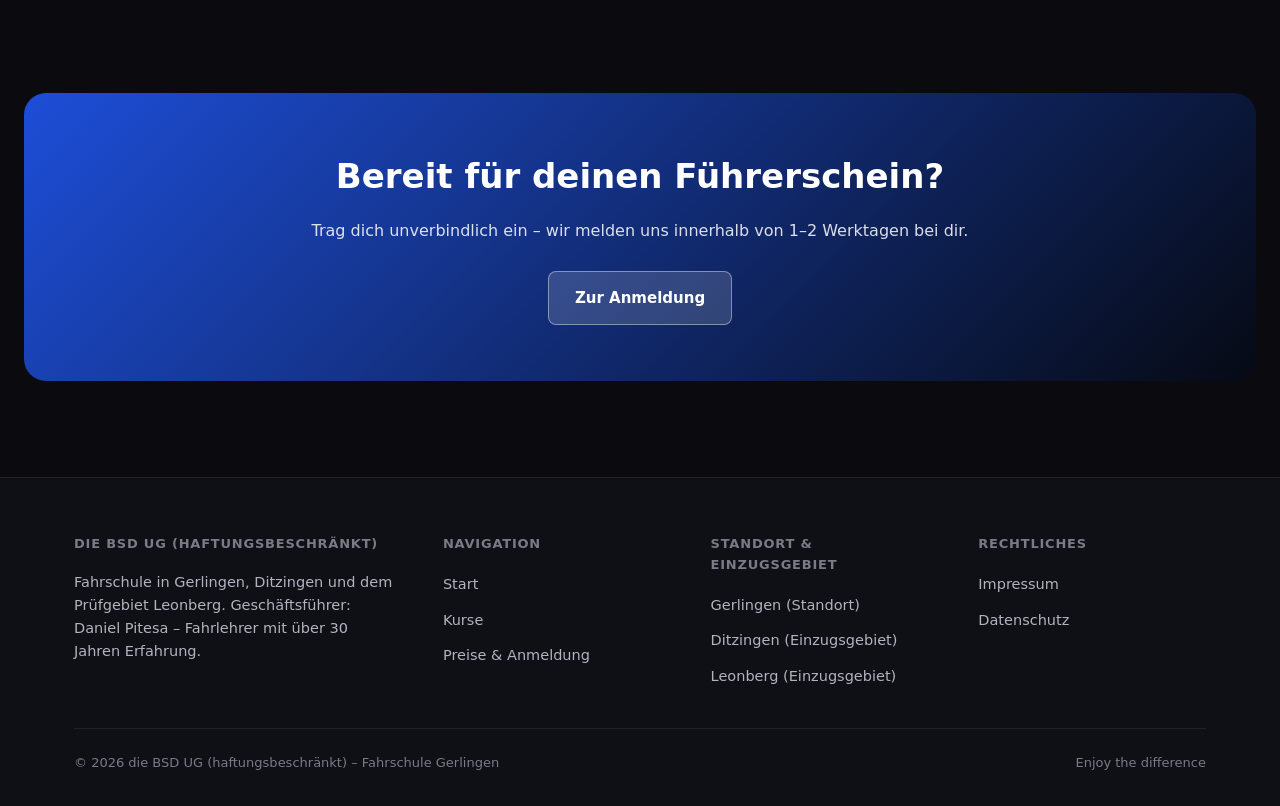
==== commit bceddc8a: "Intensivkurs: Anmeldeschluss 23.12. ergänzt Co-Authored-By: Claude Sonnet 5.5 <noreply@anthropic.com" ====
--- a/index.html
+++ b/index.html
@@ -125,7 +125,7 @@
         </h2>
         <p style="color: rgba(255,255,255,0.82); font-size: 16px; max-width: 580px; margin: 0 0 32px;">
           Der kompakte Intensivkurs für Klasse B läuft vom 23.12.2026 bis 5.1.2027 an unserem Standort in Gerlingen.
-          Jetzt anmelden und die Ferien für deinen Theorie-Einstieg nutzen. Motorrad-Intensivkurs auf Anfrage.
+          Anmeldeschluss ist der 23.12. – melde dich jetzt an und nutze die Ferien für deinen Theorie-Einstieg. Motorrad-Intensivkurs auf Anfrage.
         </p>
 
         <div class="grid grid-2" style="margin-bottom: 32px;">
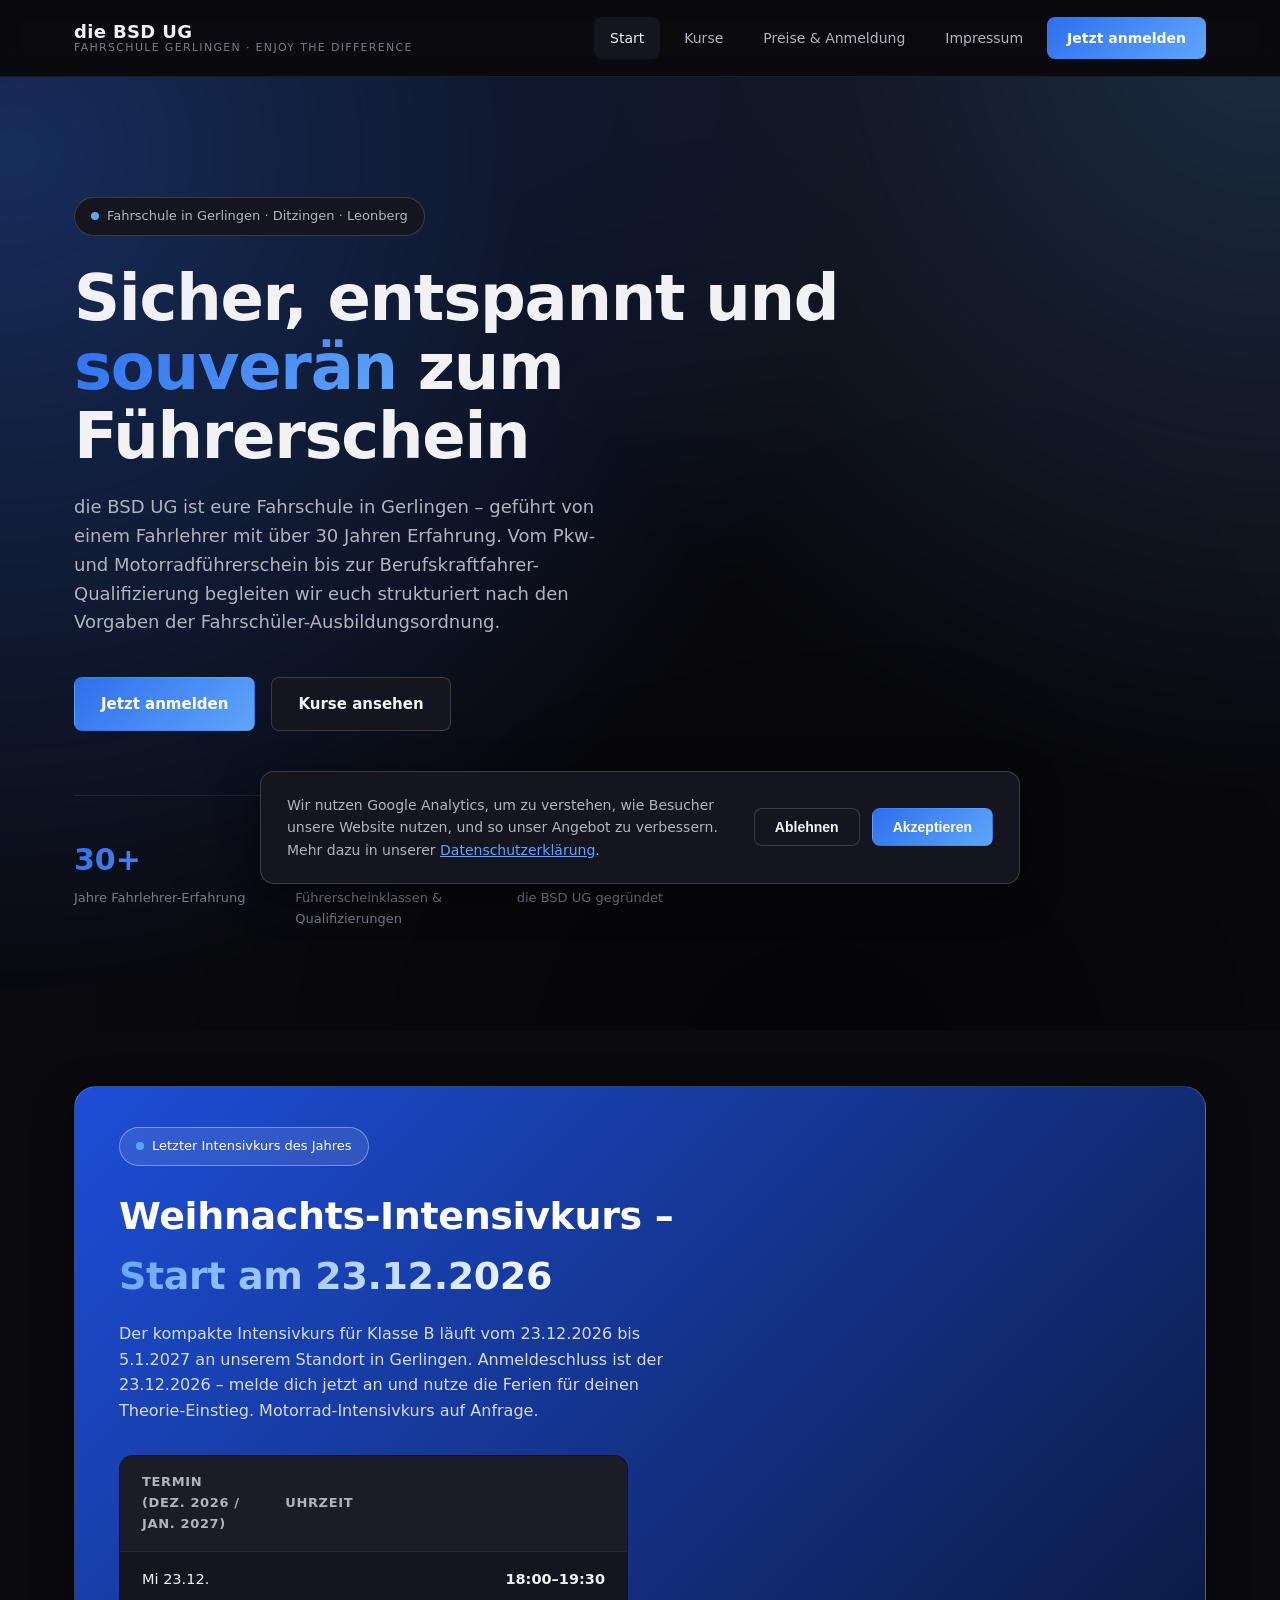
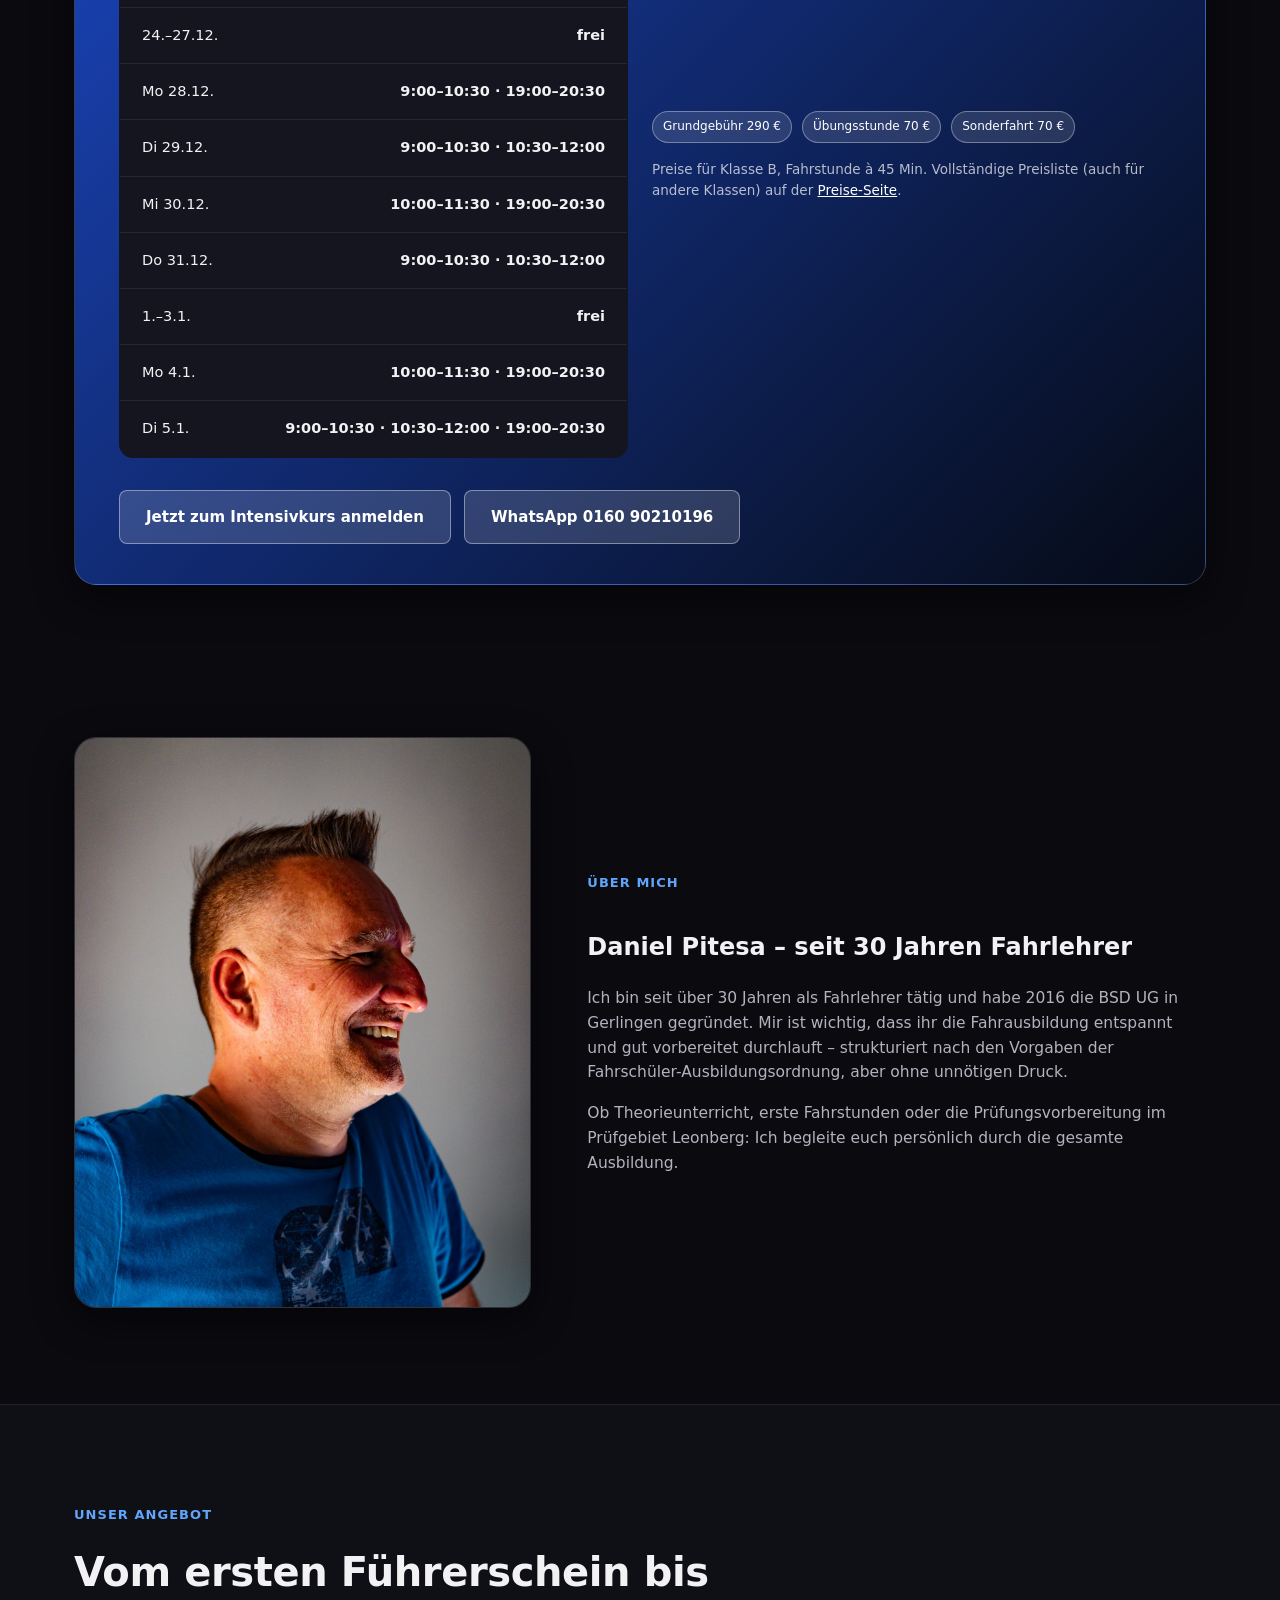
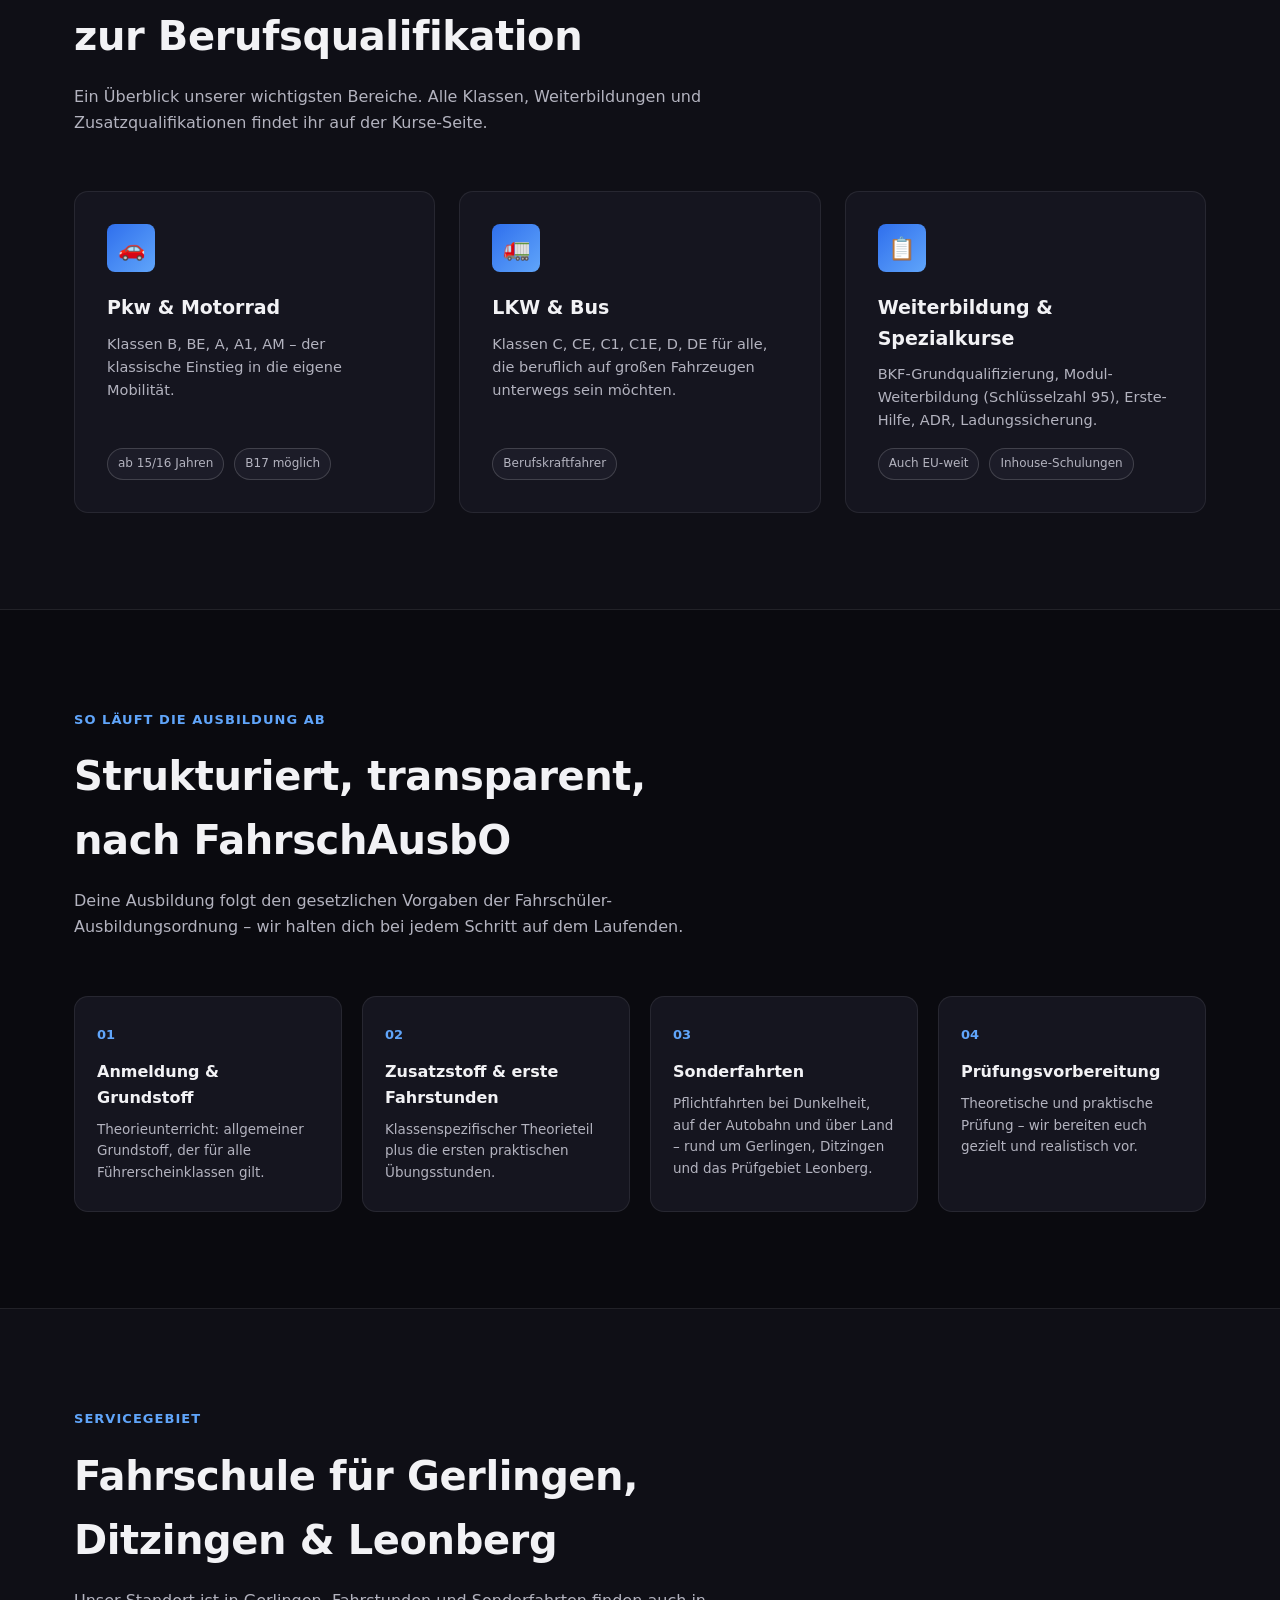
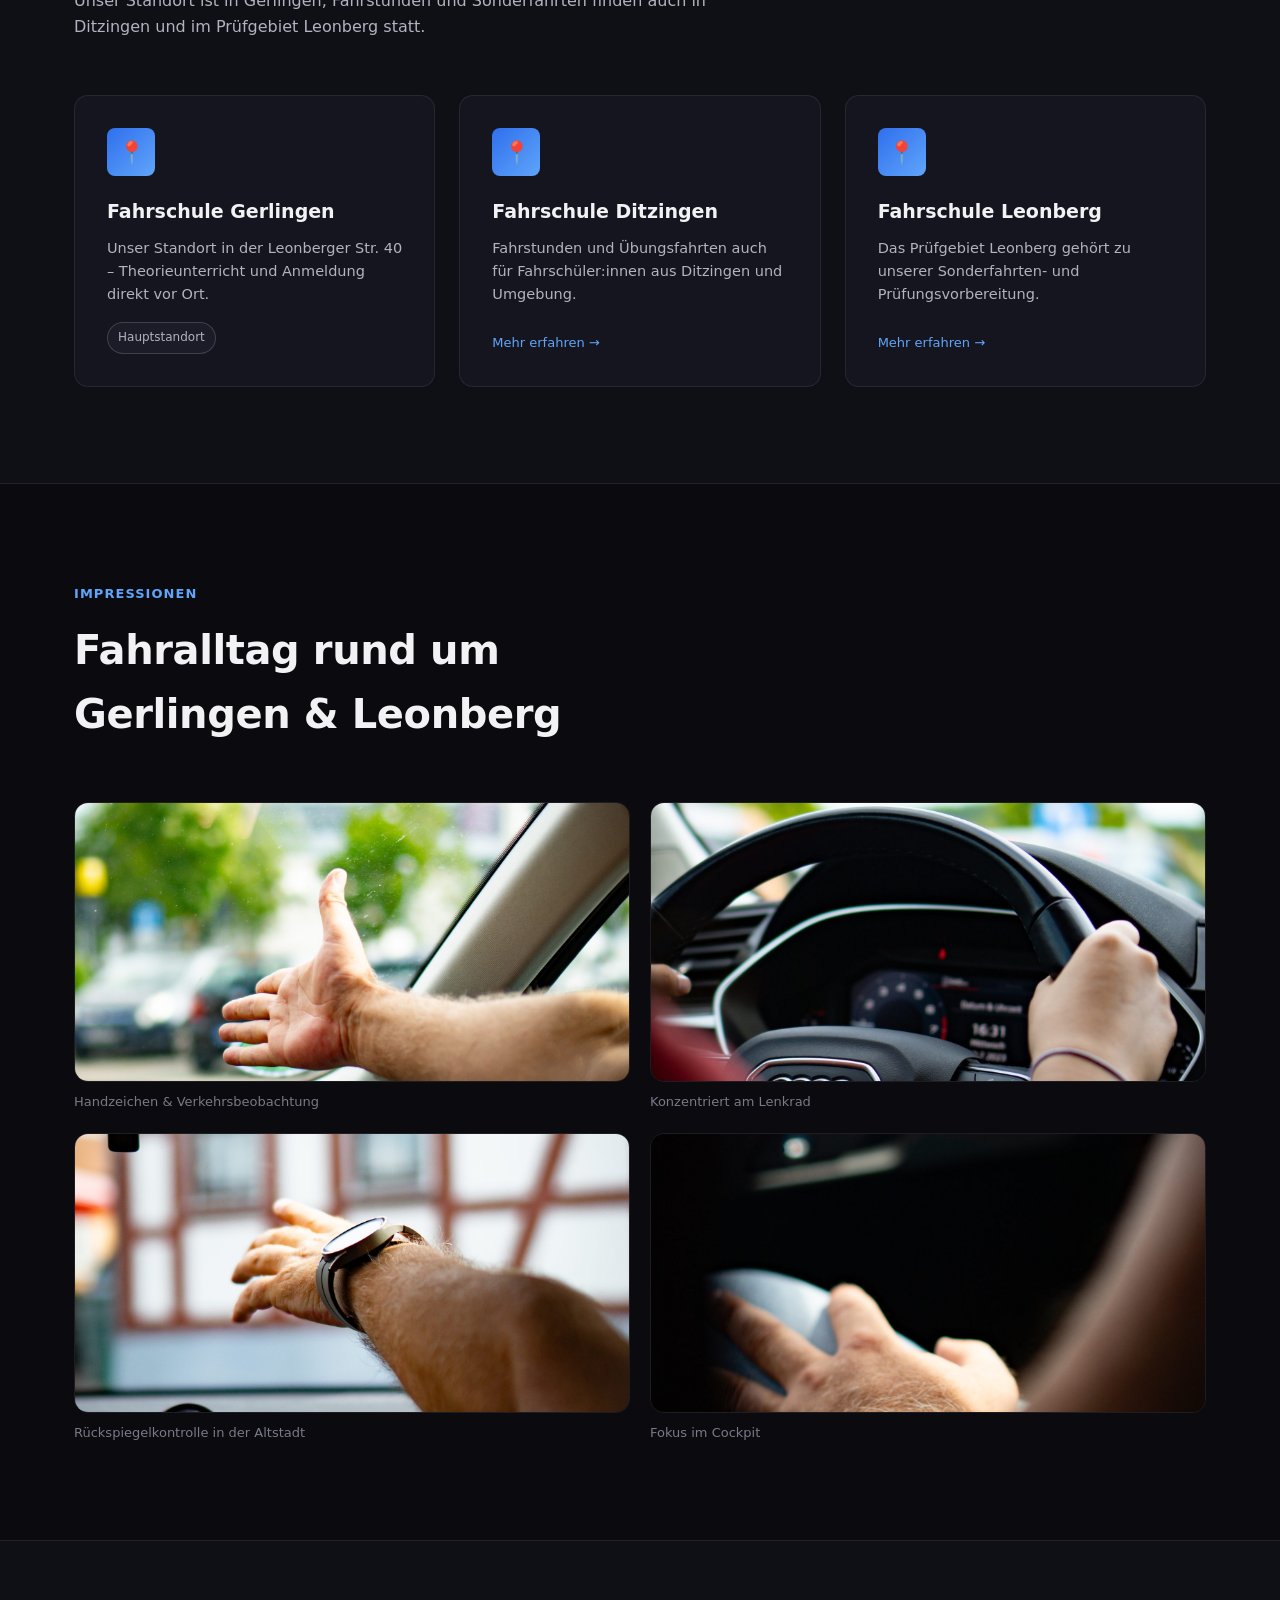
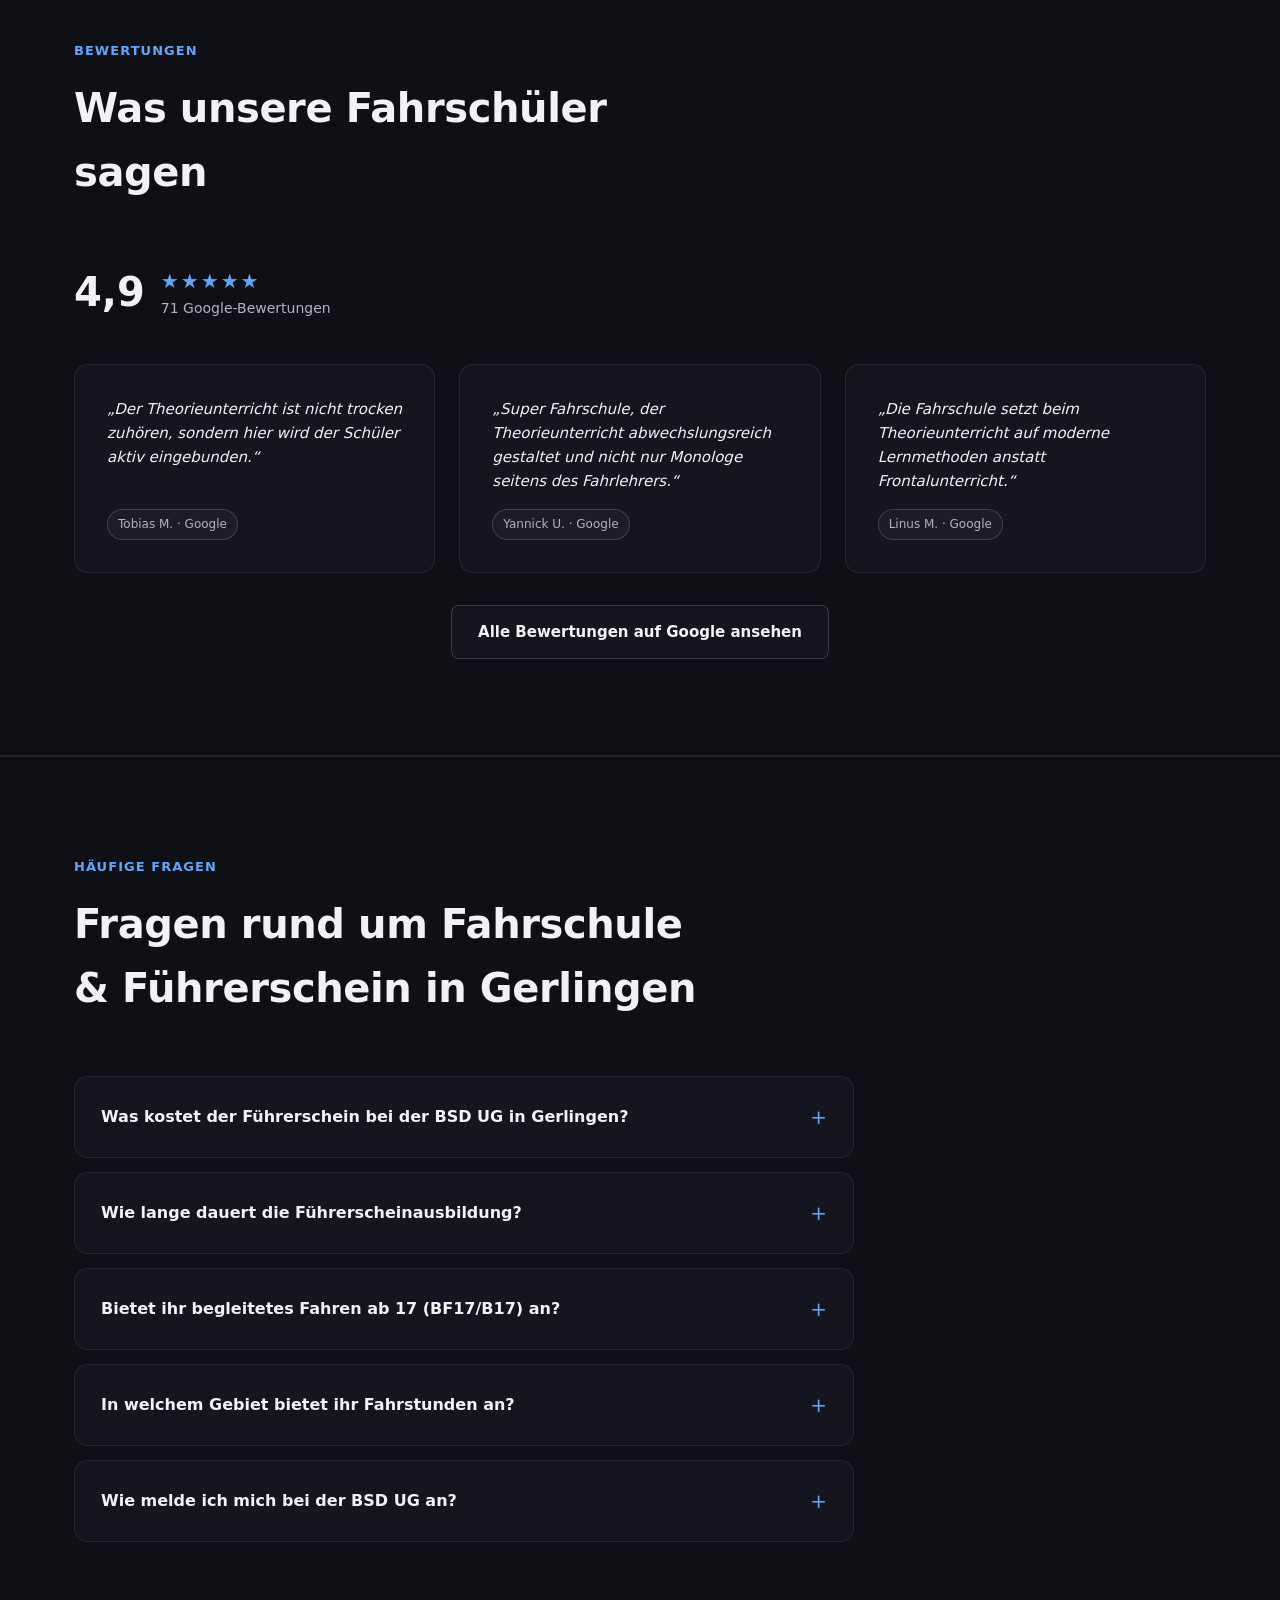
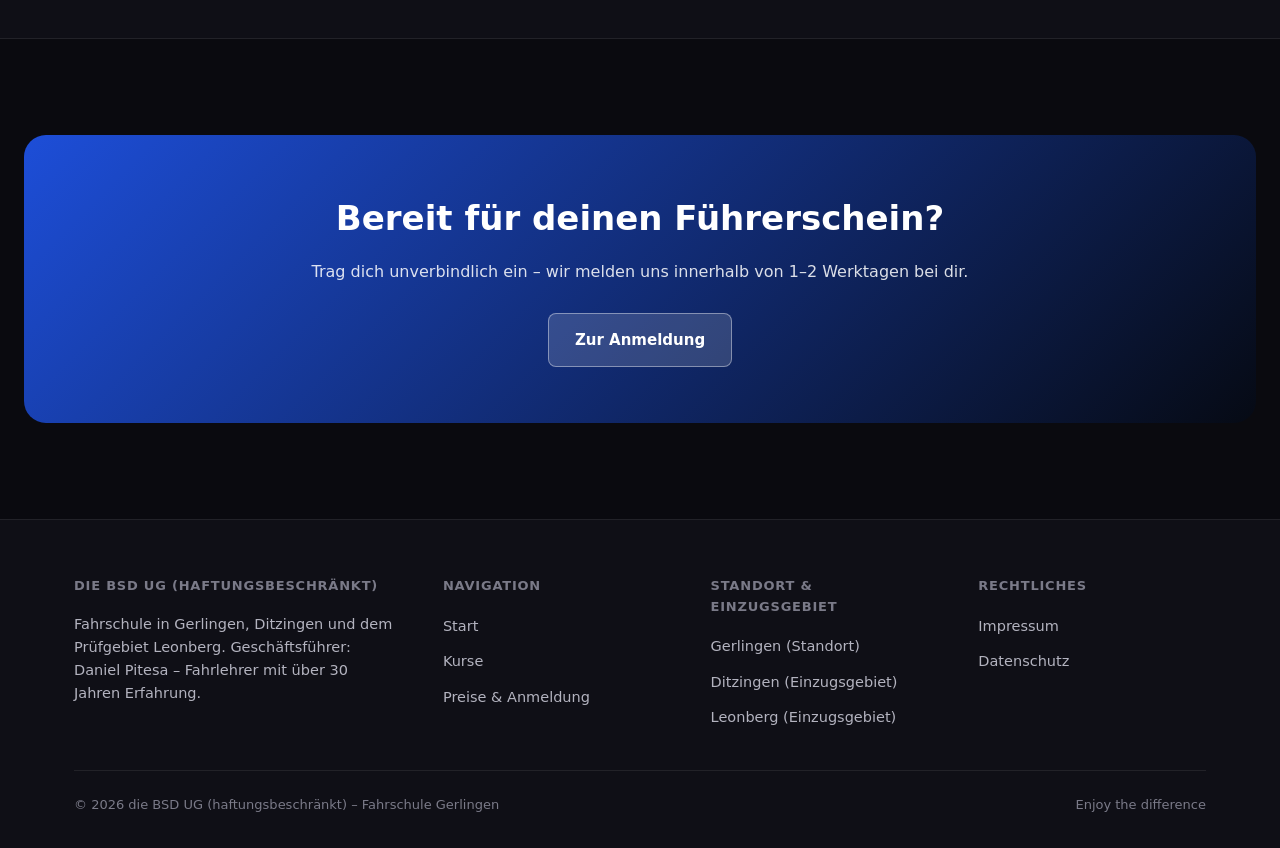
==== commit 0772baf6: "Intensivkurs: Jahreszahlen ergänzt Co-Authored-By: Claude Sonnet 5.5 <noreply@anthropic.com> Claude-" ====
--- a/index.html
+++ b/index.html
@@ -121,16 +121,16 @@
           <span class="dot"></span> Letzter Intensivkurs des Jahres
         </div>
         <h2 style="color: #fff; font-size: clamp(26px, 3.4vw, 38px); margin: 0 0 14px; max-width: 640px; letter-spacing: -0.01em;">
-          Weihnachts-Intensivkurs – <span style="background: linear-gradient(135deg, #60a5fa 0%, #ffffff 100%); -webkit-background-clip: text; background-clip: text; color: transparent;">Start am 23.12.</span>
+          Weihnachts-Intensivkurs – <span style="background: linear-gradient(135deg, #60a5fa 0%, #ffffff 100%); -webkit-background-clip: text; background-clip: text; color: transparent;">Start am 23.12.2026</span>
         </h2>
         <p style="color: rgba(255,255,255,0.82); font-size: 16px; max-width: 580px; margin: 0 0 32px;">
           Der kompakte Intensivkurs für Klasse B läuft vom 23.12.2026 bis 5.1.2027 an unserem Standort in Gerlingen.
-          Anmeldeschluss ist der 23.12. – melde dich jetzt an und nutze die Ferien für deinen Theorie-Einstieg. Motorrad-Intensivkurs auf Anfrage.
+          Anmeldeschluss ist der 23.12.2026 – melde dich jetzt an und nutze die Ferien für deinen Theorie-Einstieg. Motorrad-Intensivkurs auf Anfrage.
         </p>
 
         <div class="grid grid-2" style="margin-bottom: 32px;">
           <table class="price-table">
-            <thead><tr><th>Termin</th><th>Uhrzeit</th></tr></thead>
+            <thead><tr><th>Termin (Dez. 2026 / Jan. 2027)</th><th>Uhrzeit</th></tr></thead>
             <tbody>
               <tr><td>Mi 23.12.</td><td class="price">18:00–19:30</td></tr>
               <tr><td>24.–27.12.</td><td class="price">frei</td></tr>
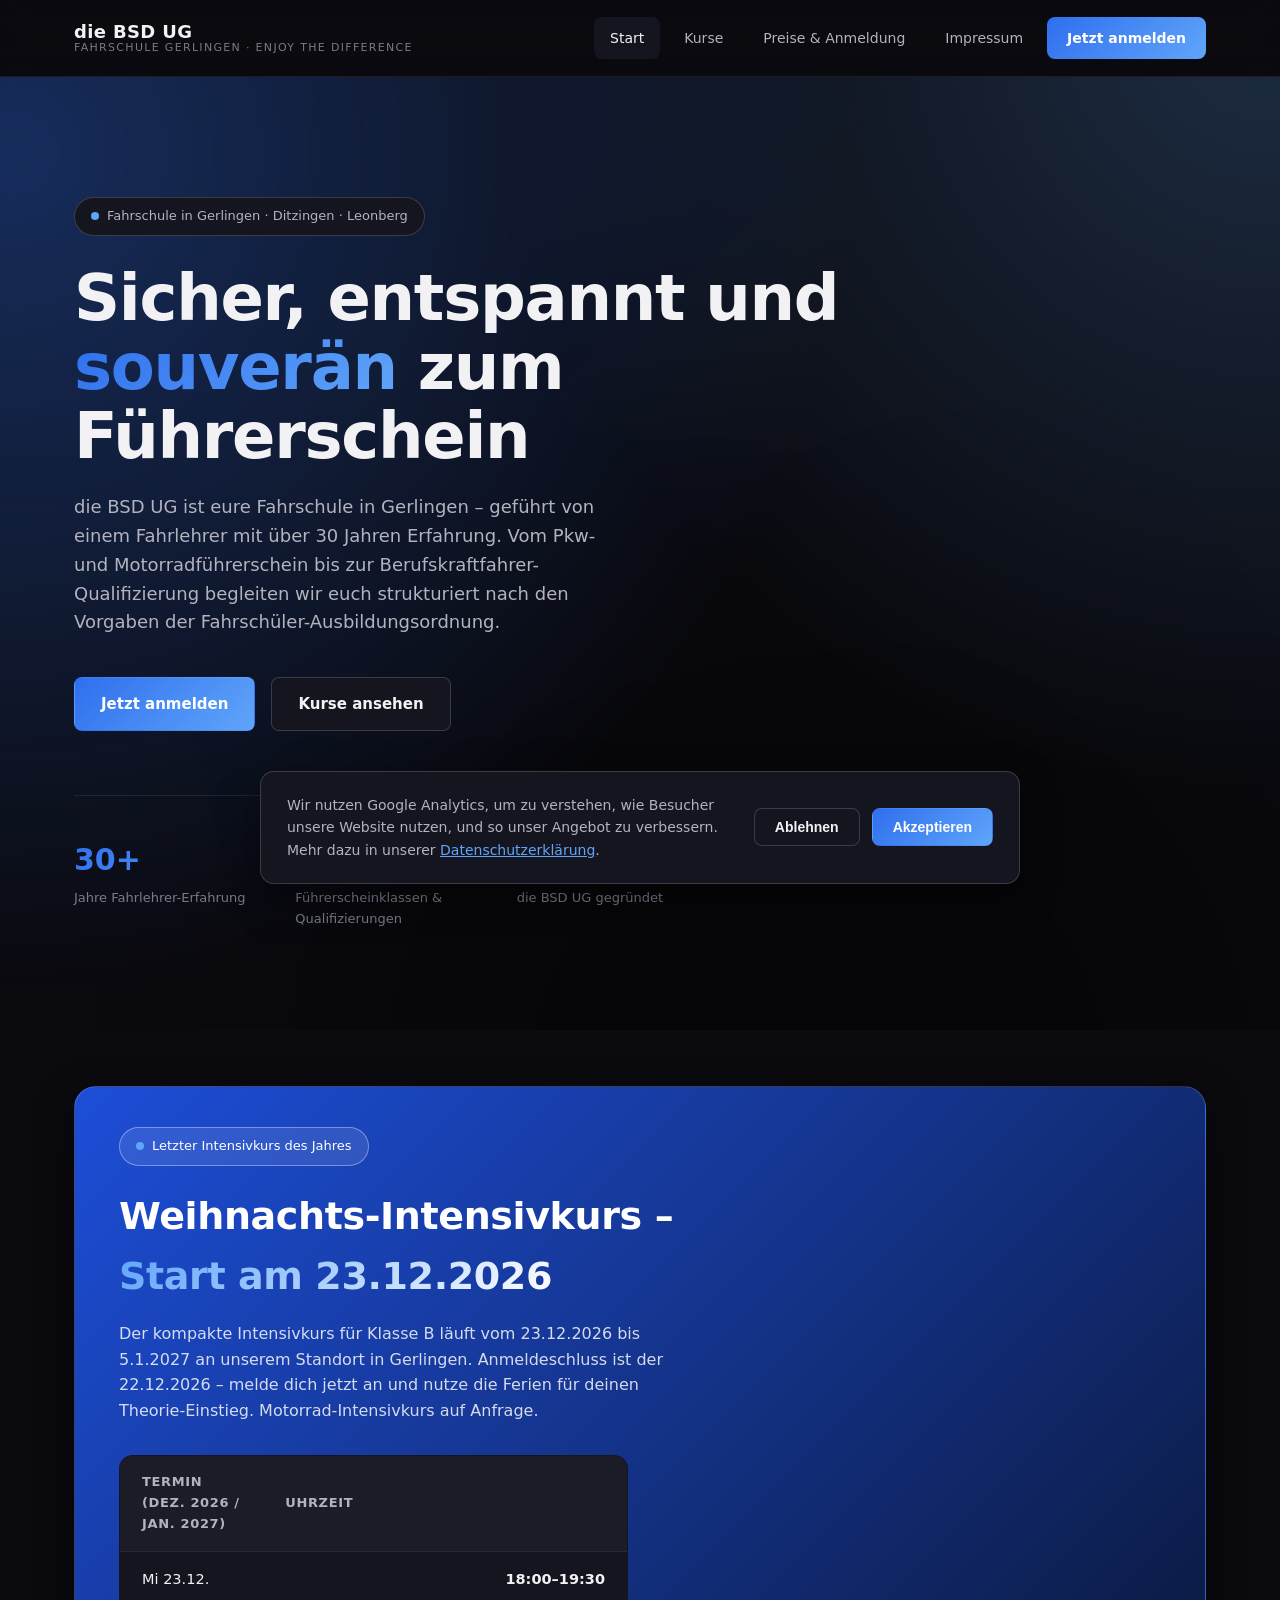
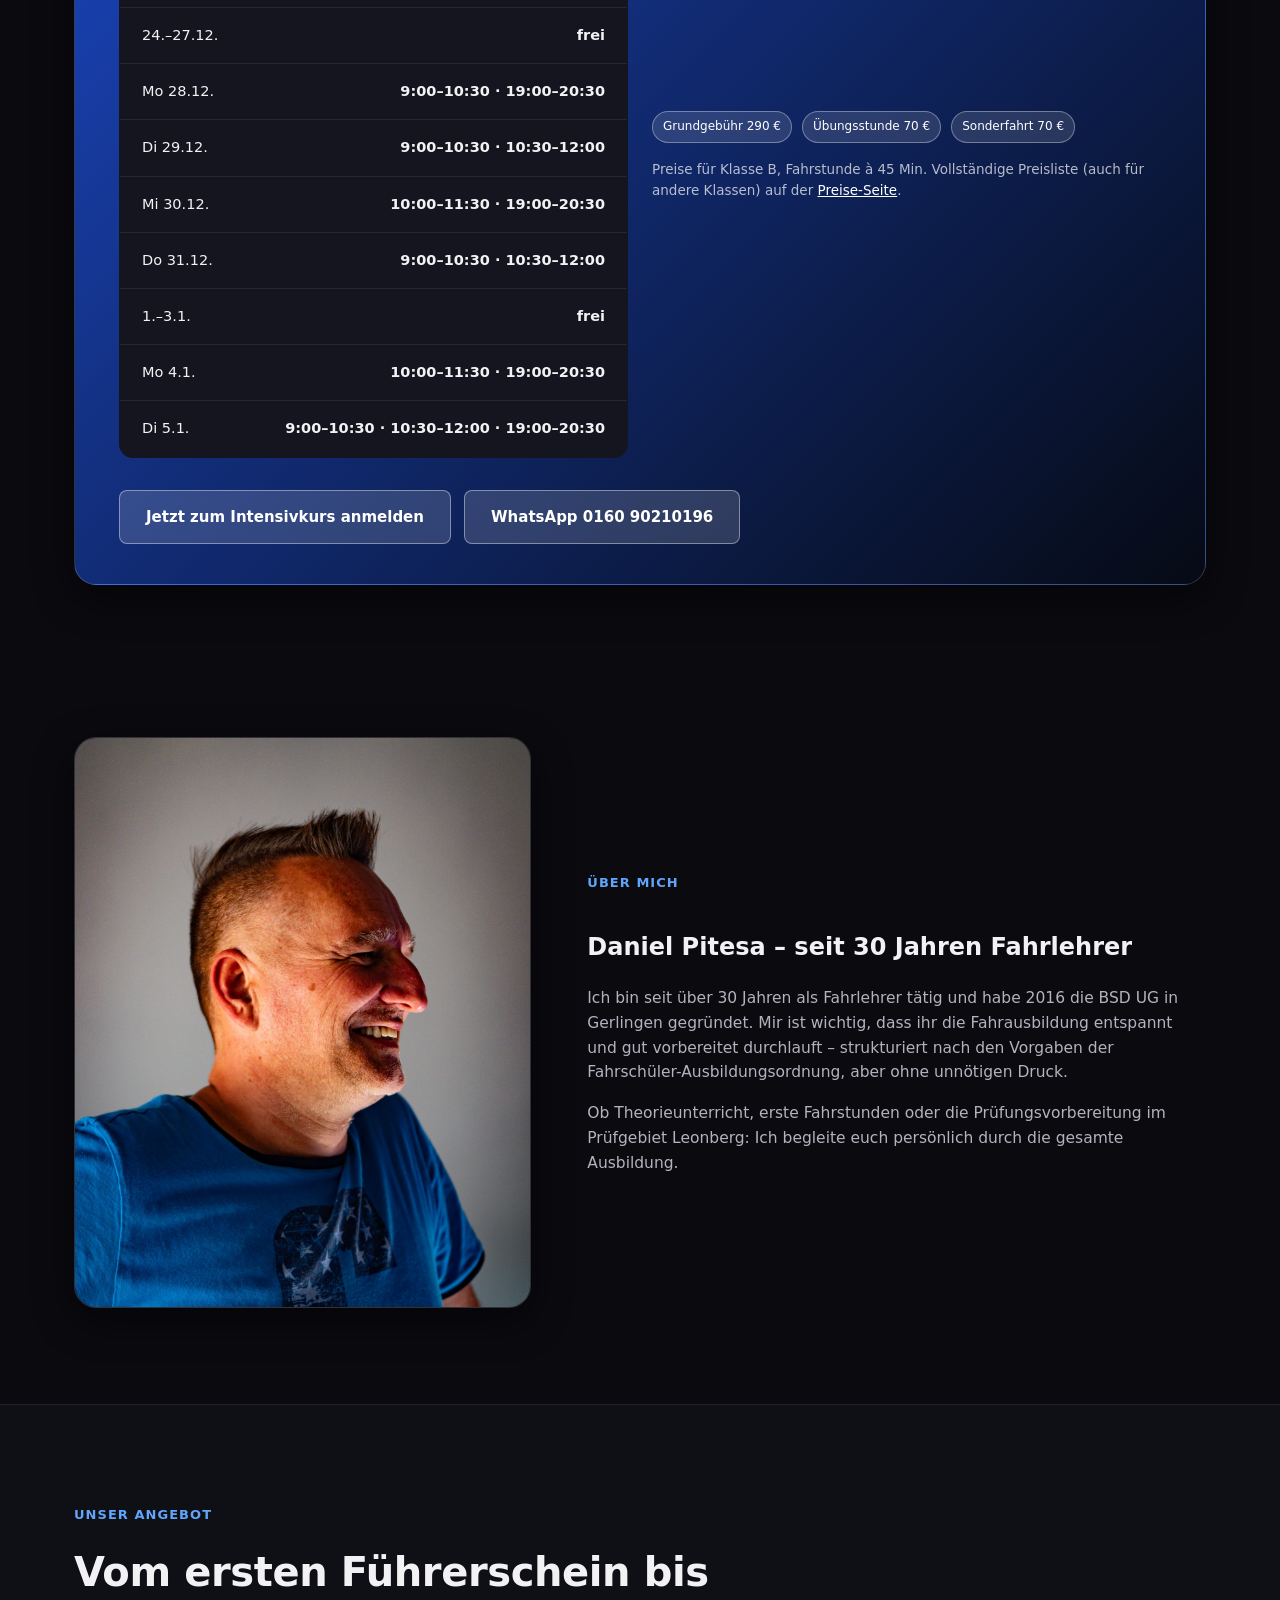
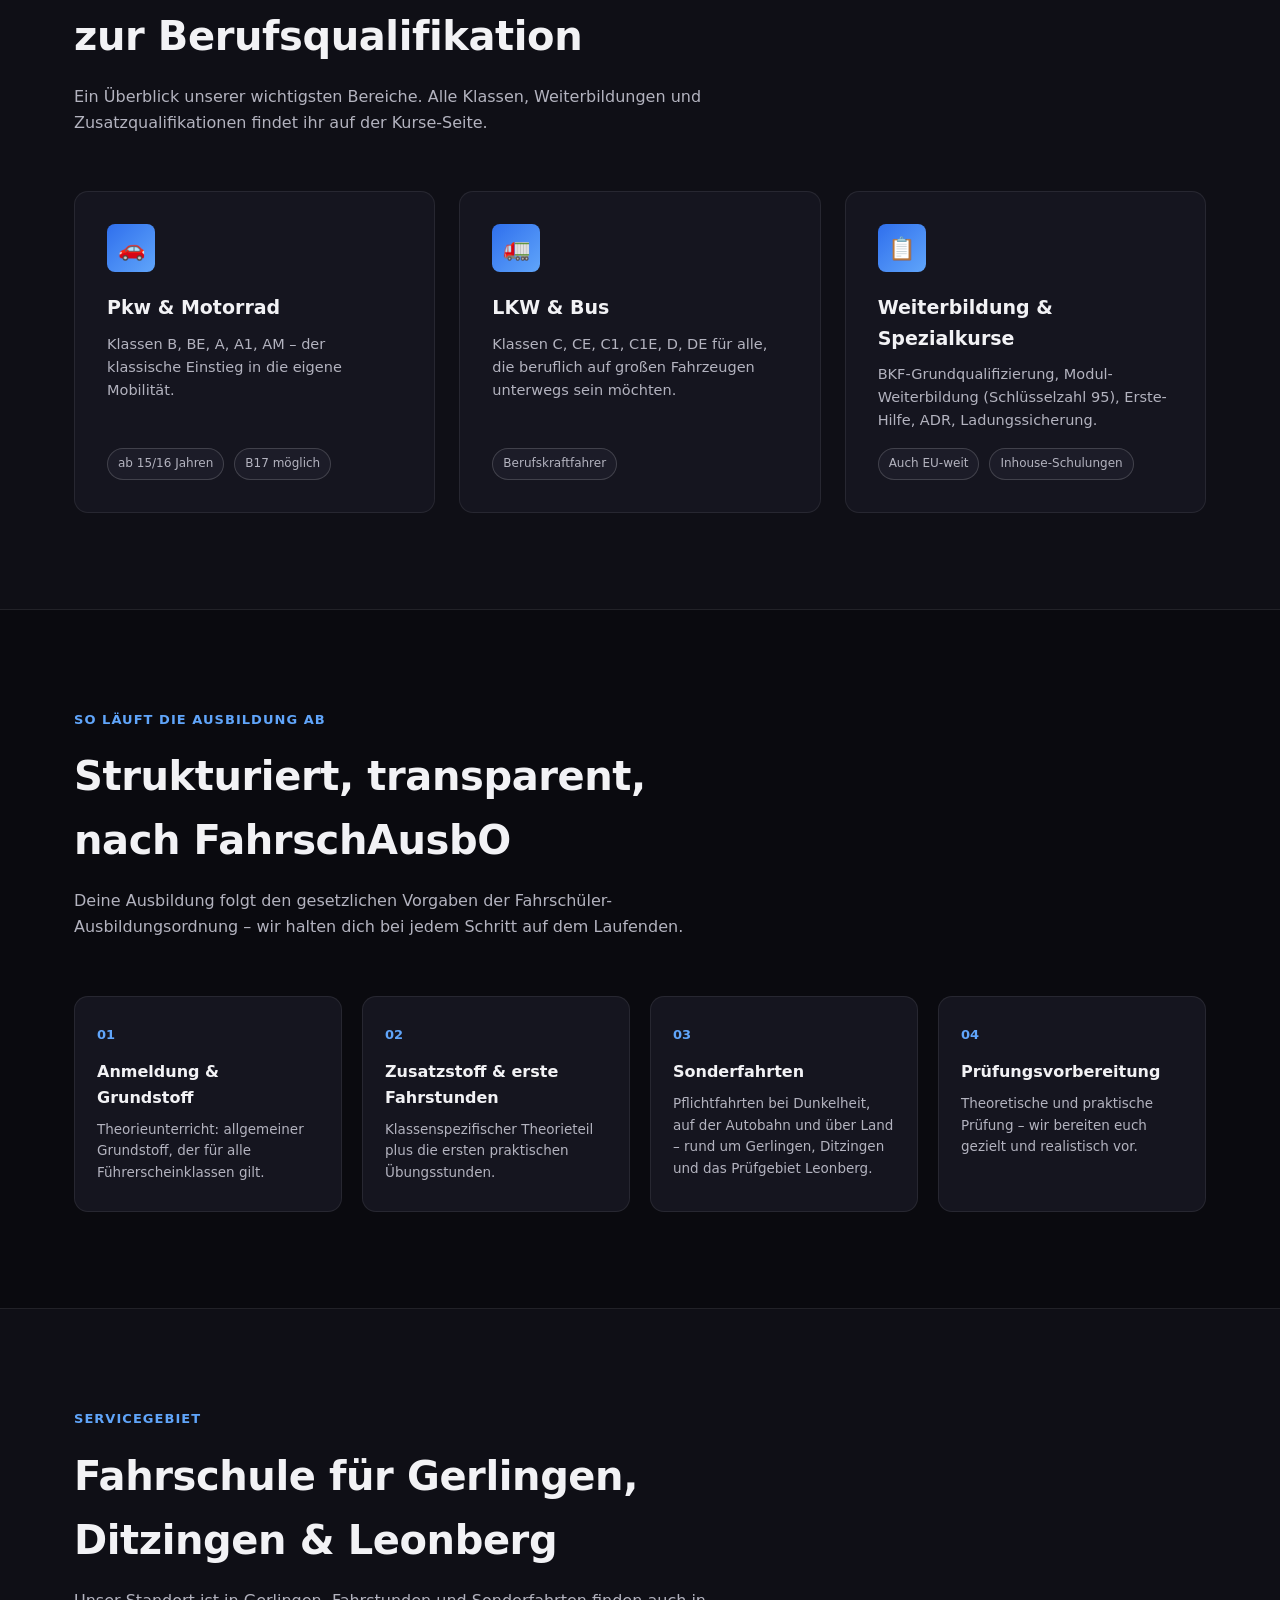
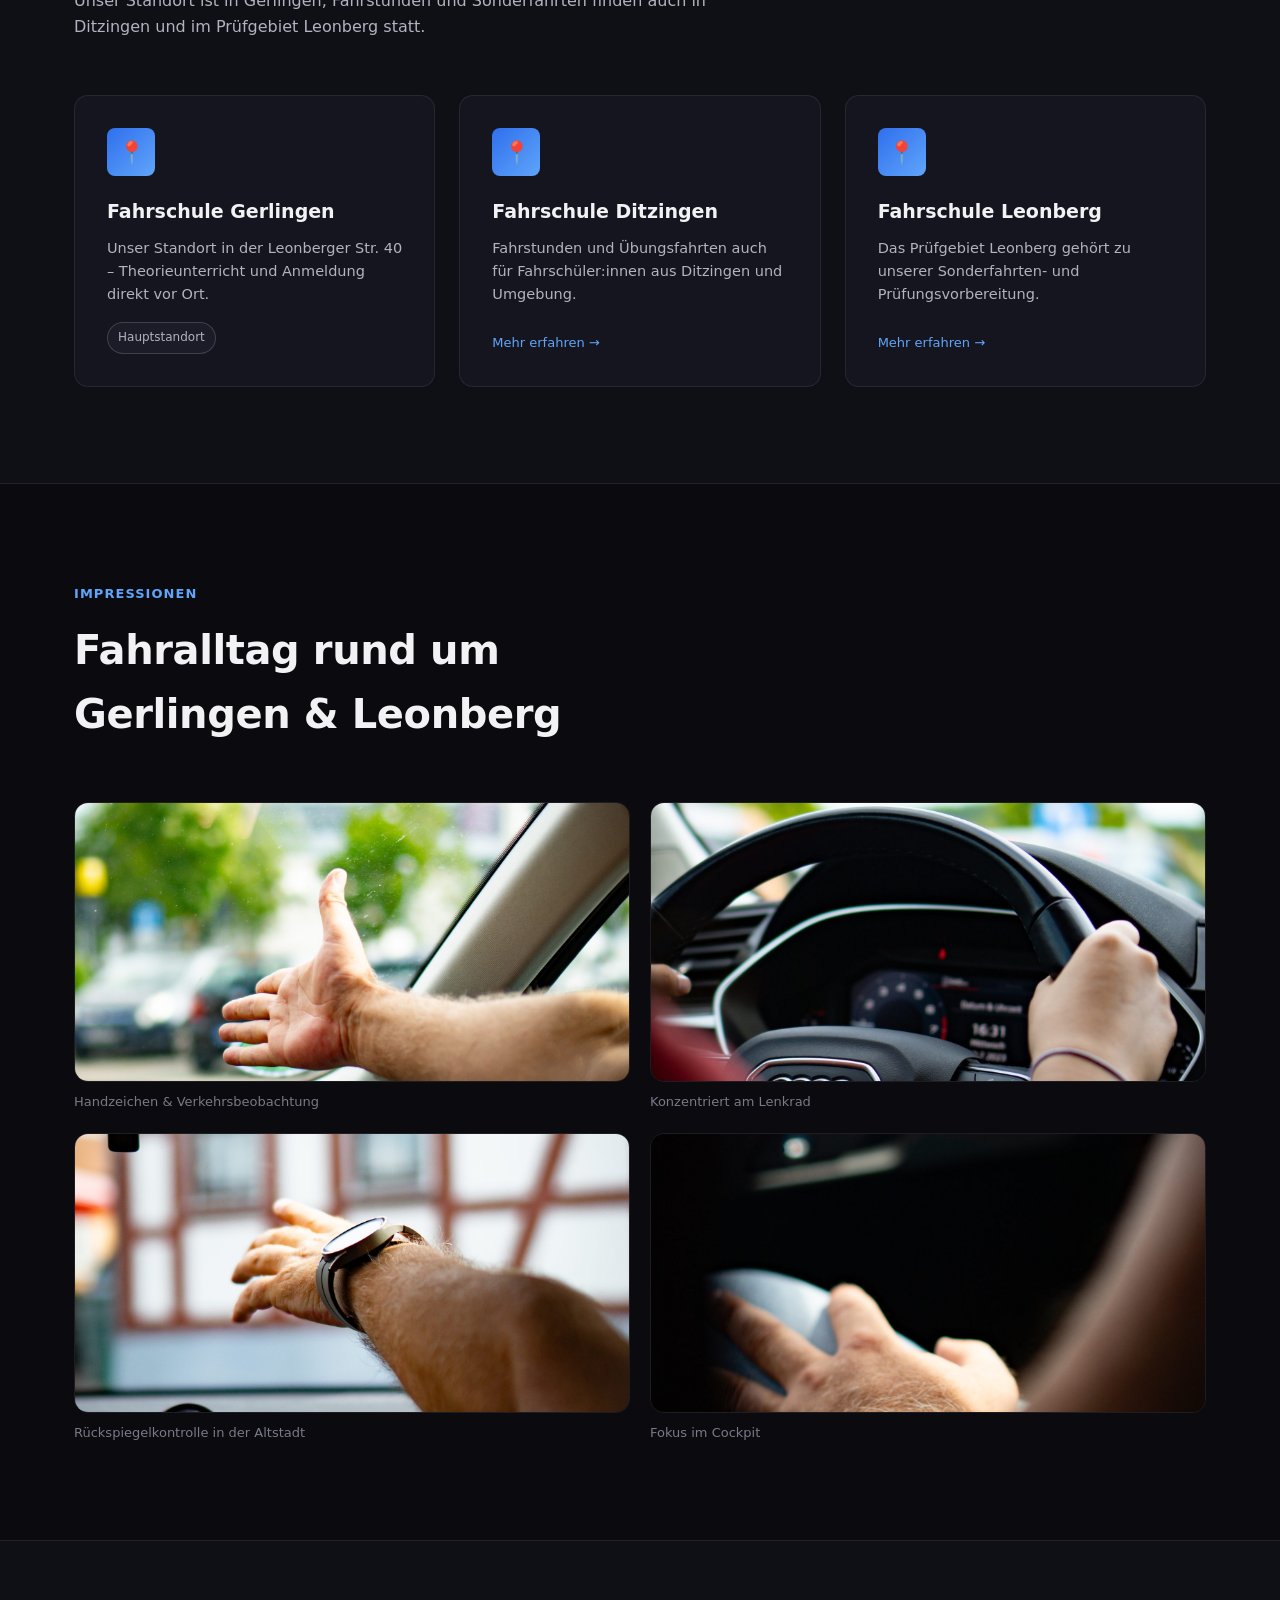
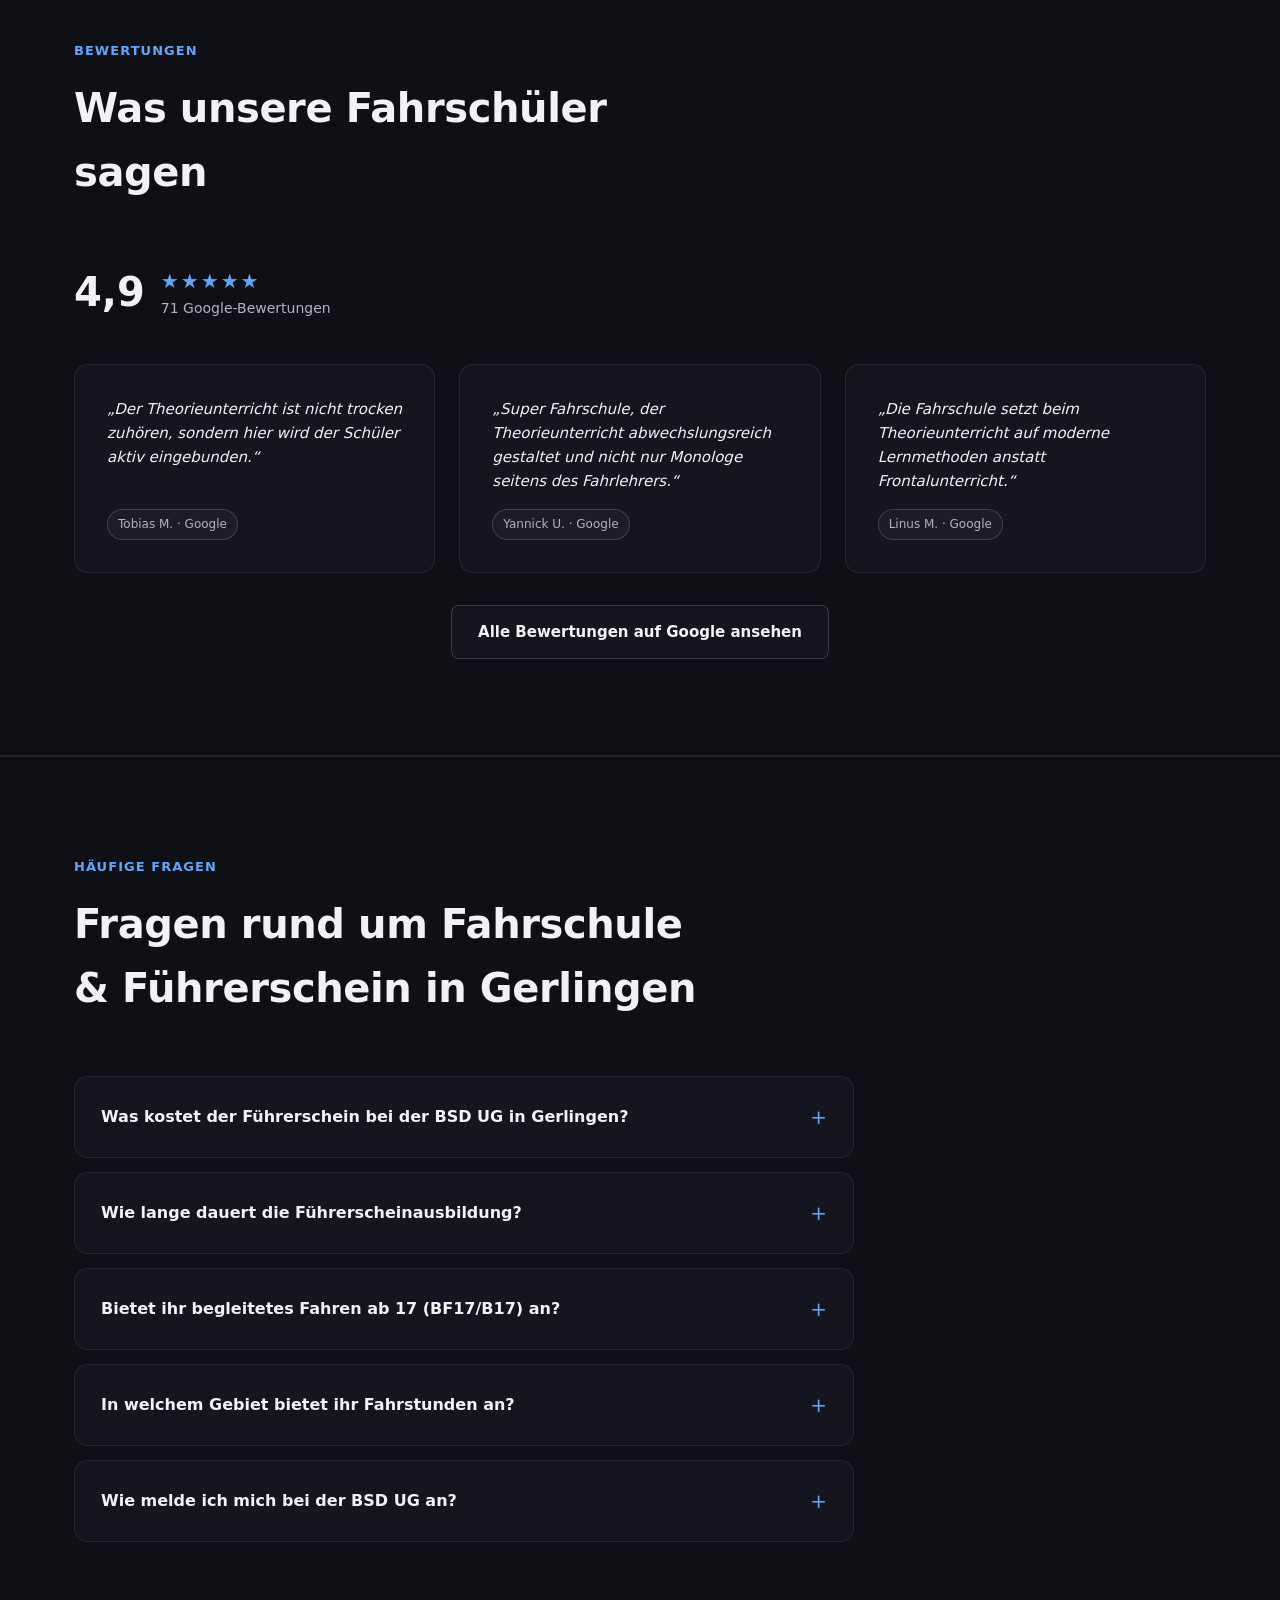
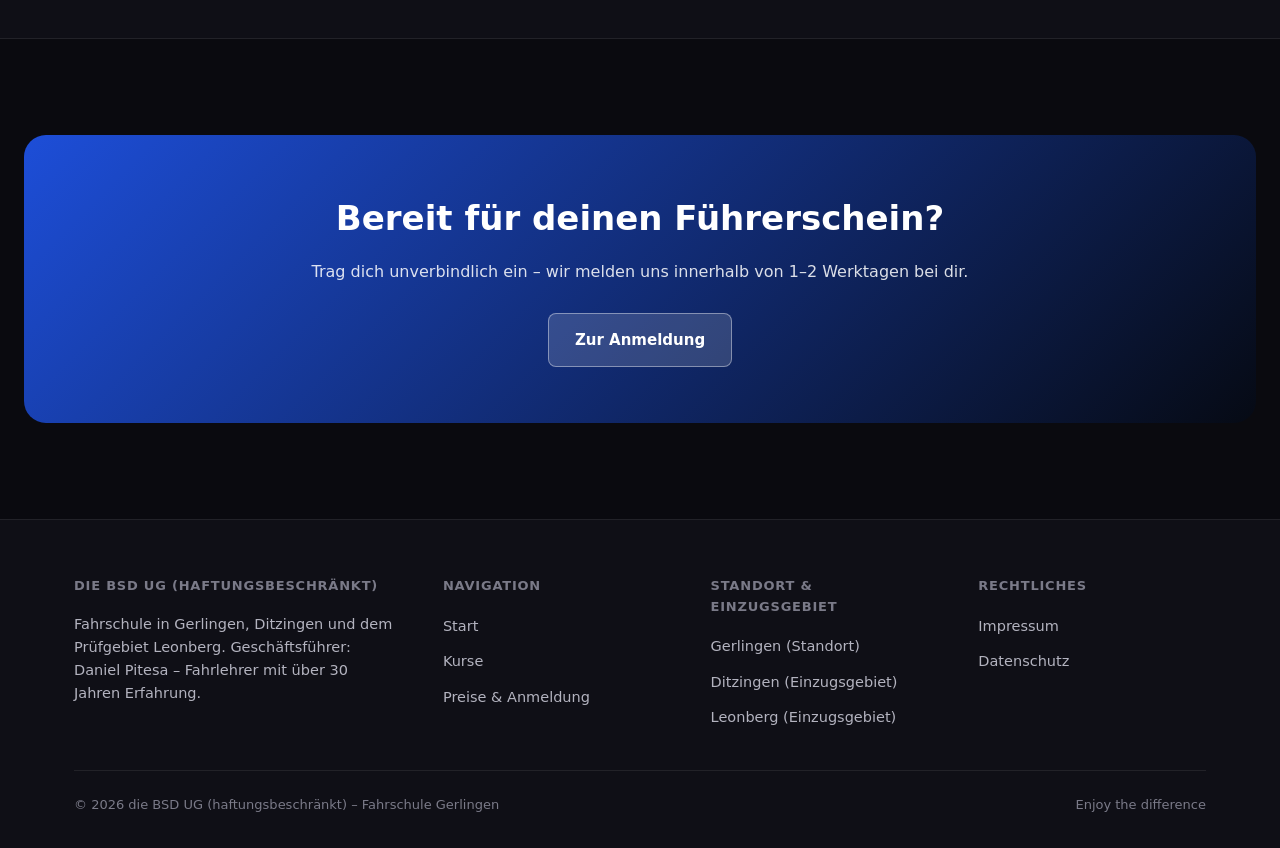
==== commit f2318cf3: "Intensivkurs: Anmeldeschluss auf 22.12.2026 Co-Authored-By: Claude Sonnet 5.5 <noreply@anthropic.com" ====
--- a/index.html
+++ b/index.html
@@ -125,7 +125,7 @@
         </h2>
         <p style="color: rgba(255,255,255,0.82); font-size: 16px; max-width: 580px; margin: 0 0 32px;">
           Der kompakte Intensivkurs für Klasse B läuft vom 23.12.2026 bis 5.1.2027 an unserem Standort in Gerlingen.
-          Anmeldeschluss ist der 23.12.2026 – melde dich jetzt an und nutze die Ferien für deinen Theorie-Einstieg. Motorrad-Intensivkurs auf Anfrage.
+          Anmeldeschluss ist der 22.12.2026 – melde dich jetzt an und nutze die Ferien für deinen Theorie-Einstieg. Motorrad-Intensivkurs auf Anfrage.
         </p>
 
         <div class="grid grid-2" style="margin-bottom: 32px;">
